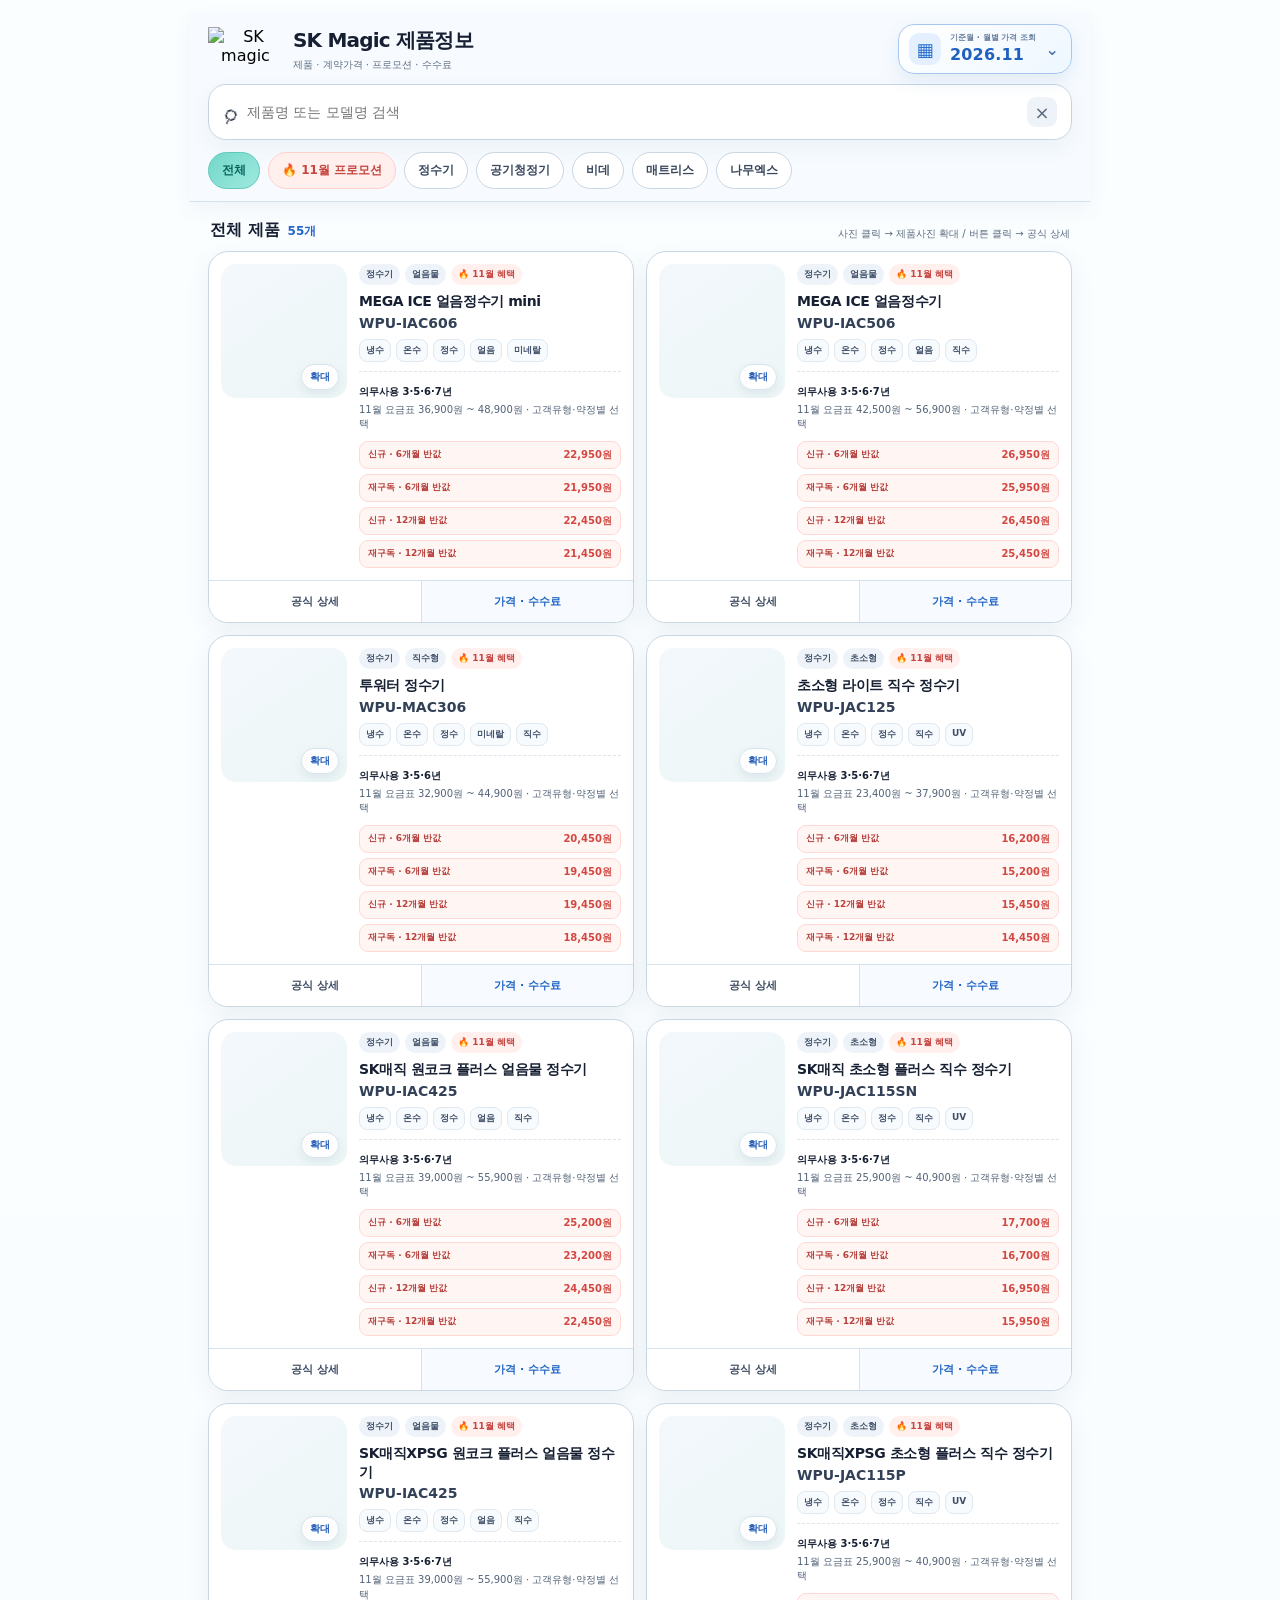
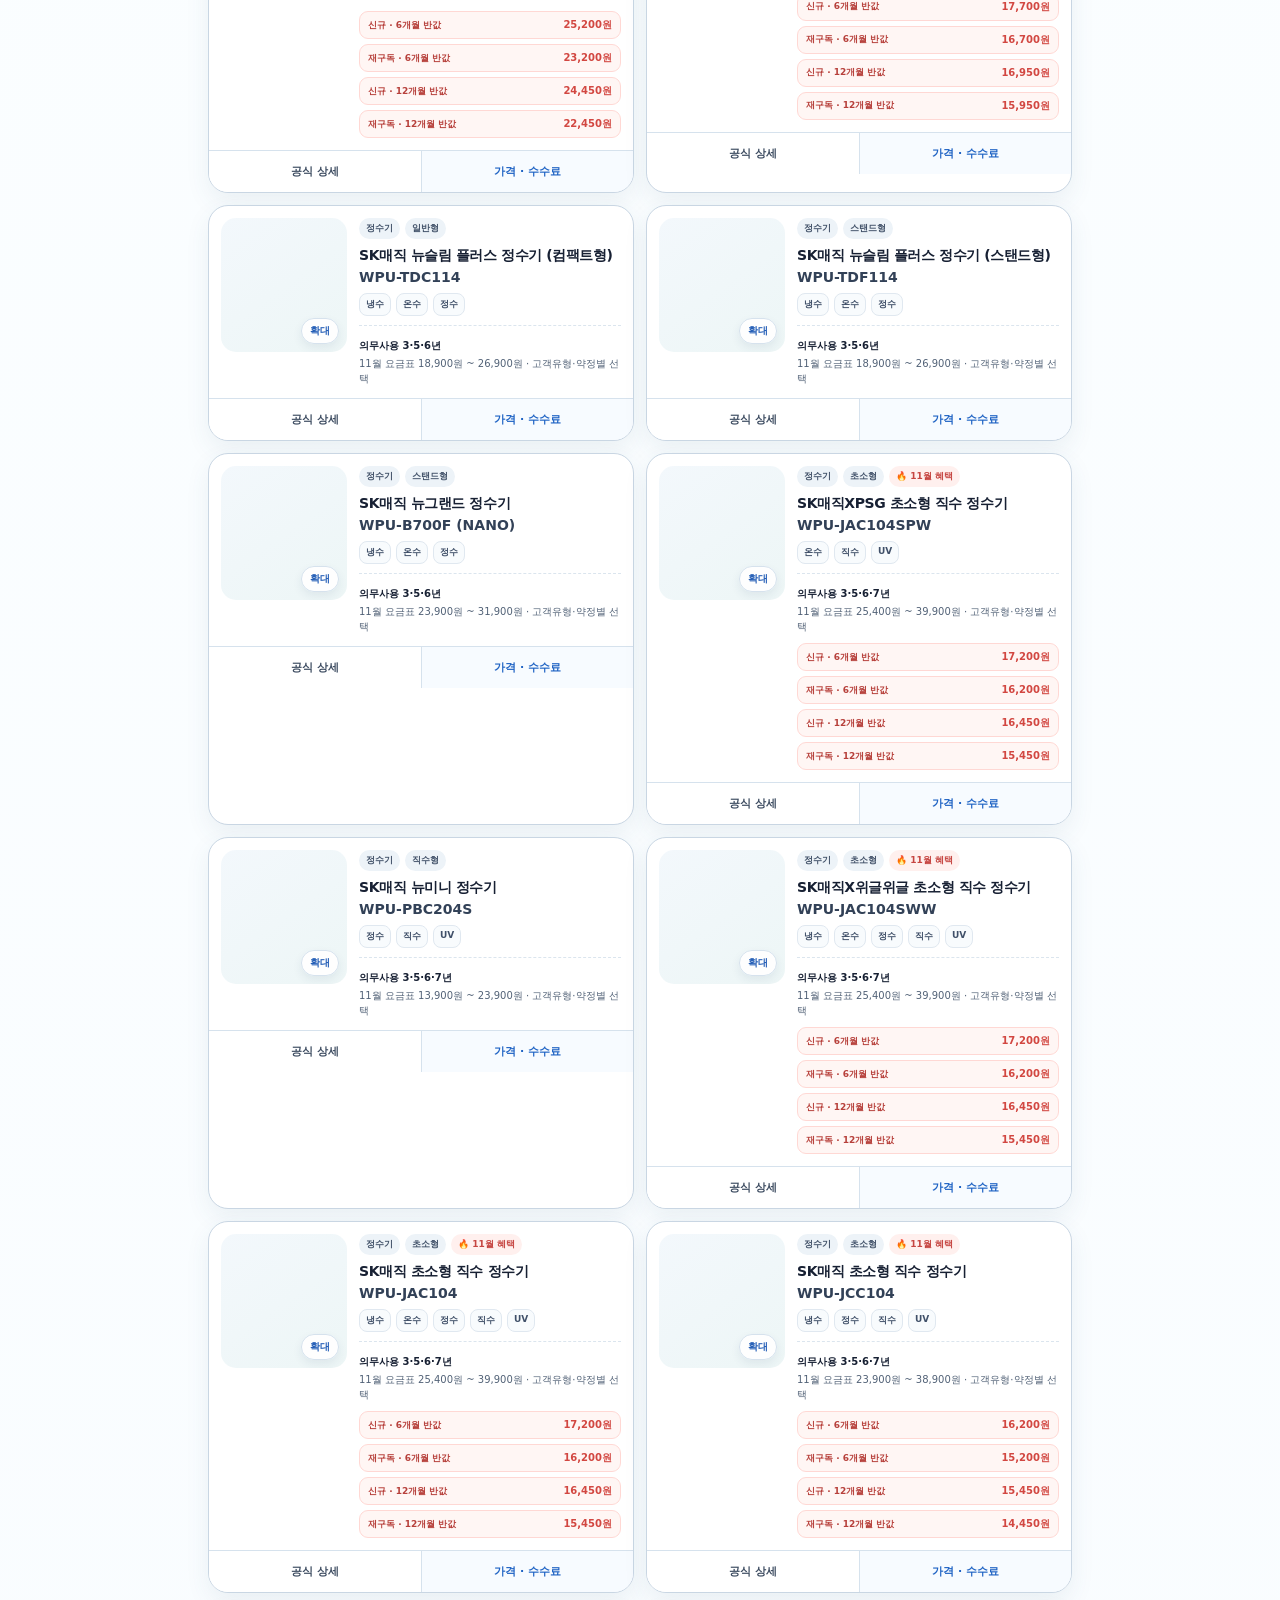
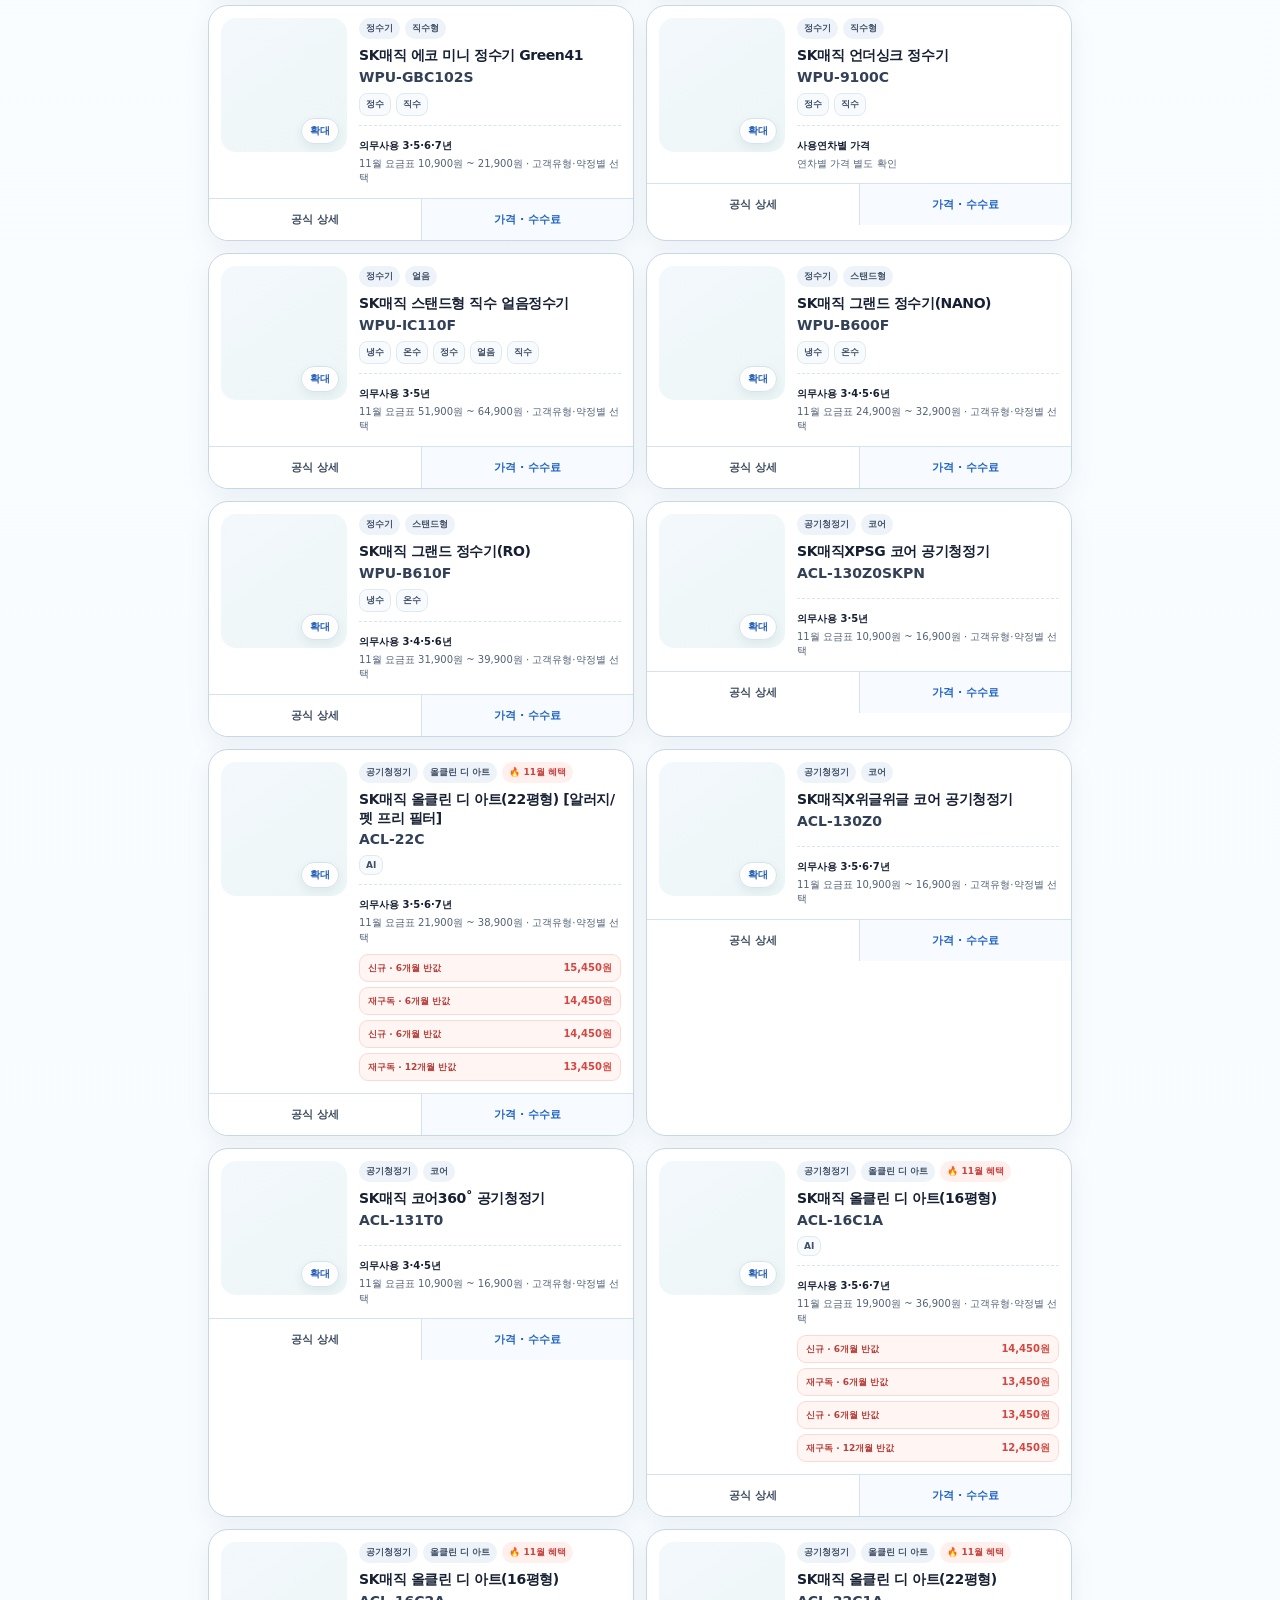
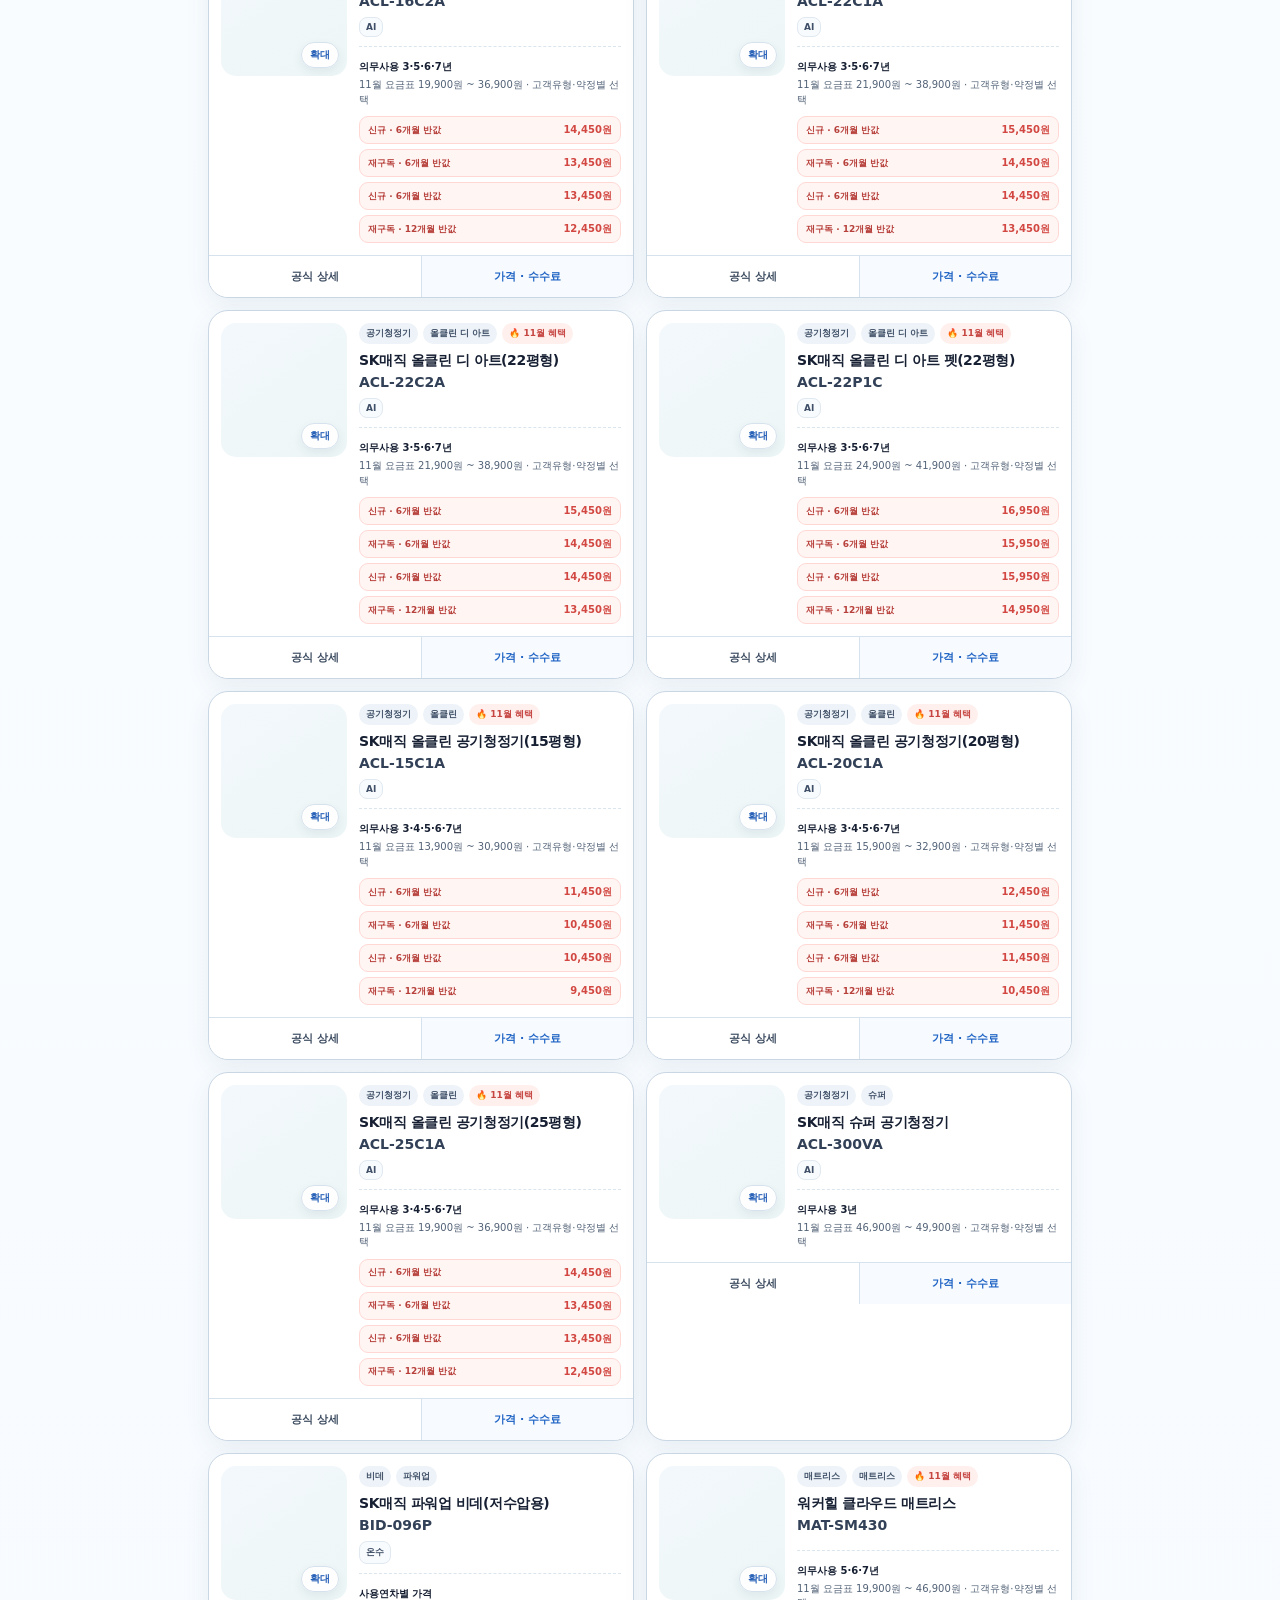
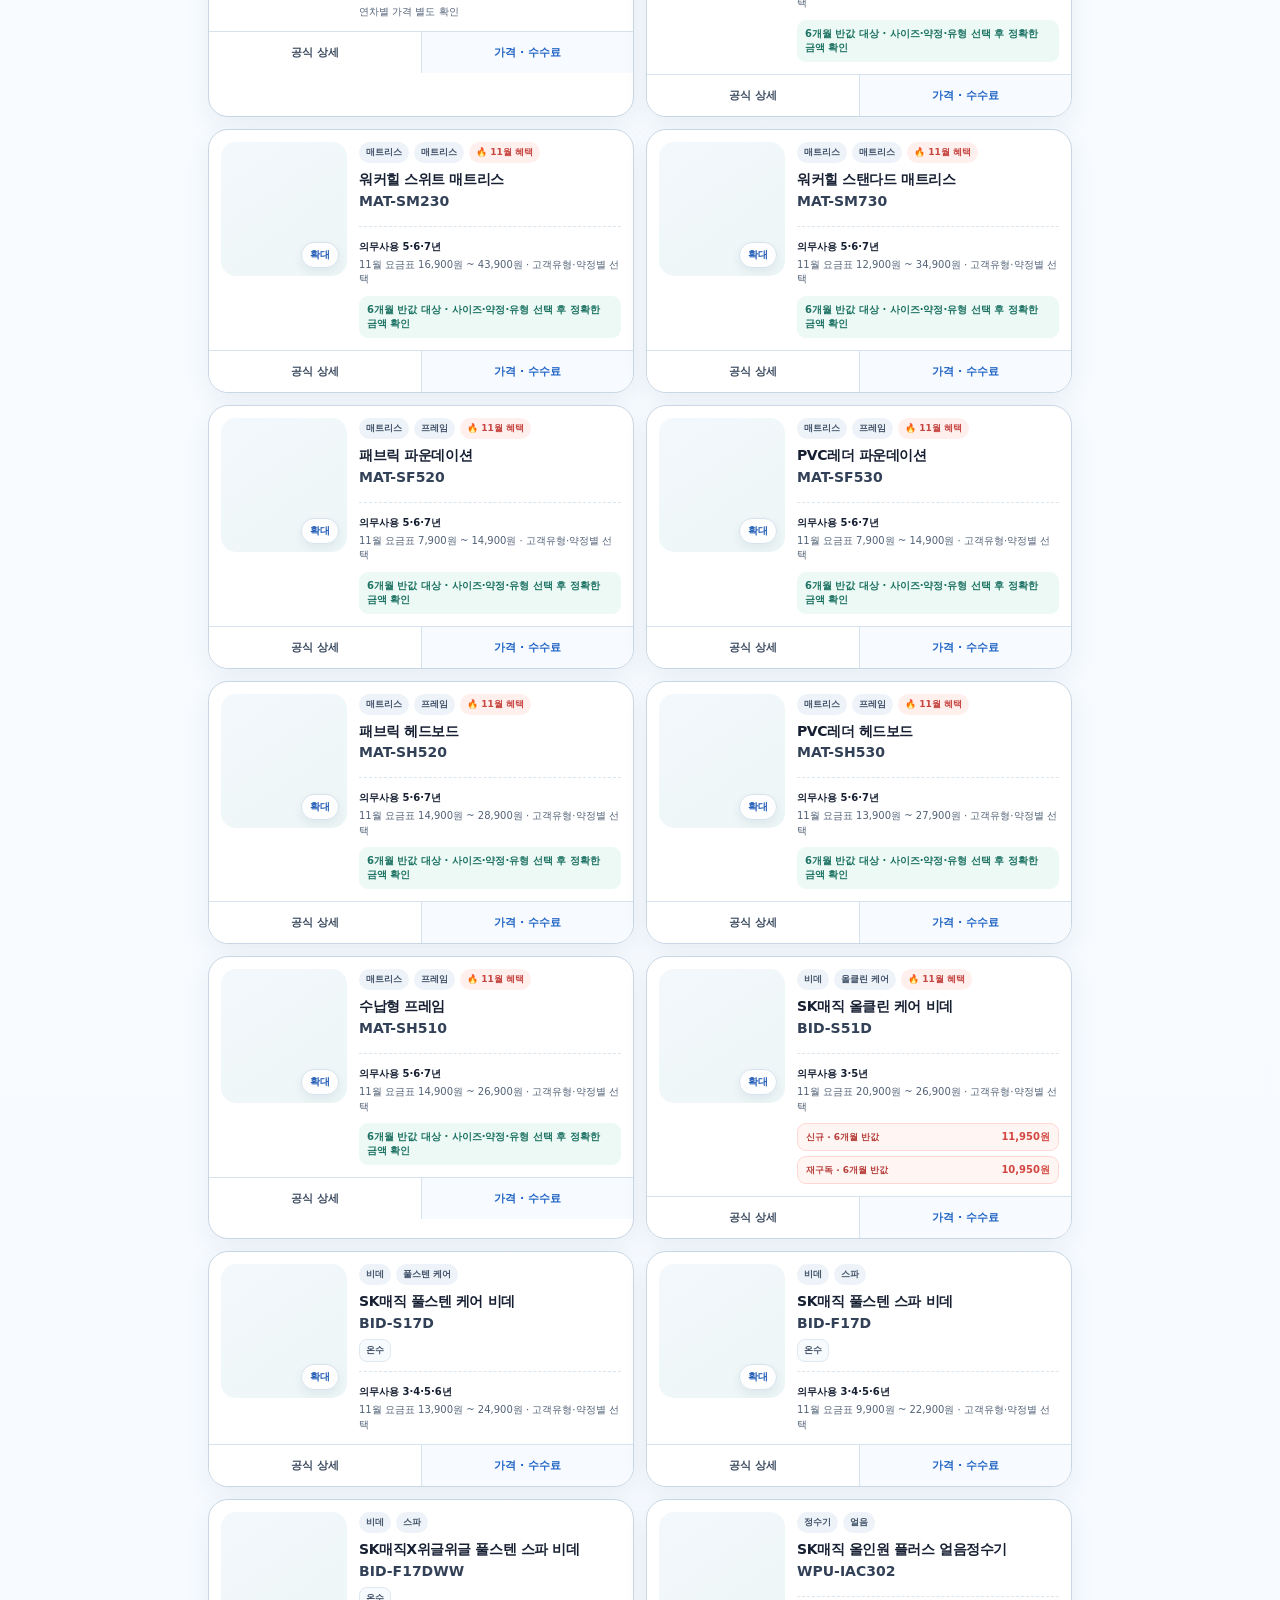
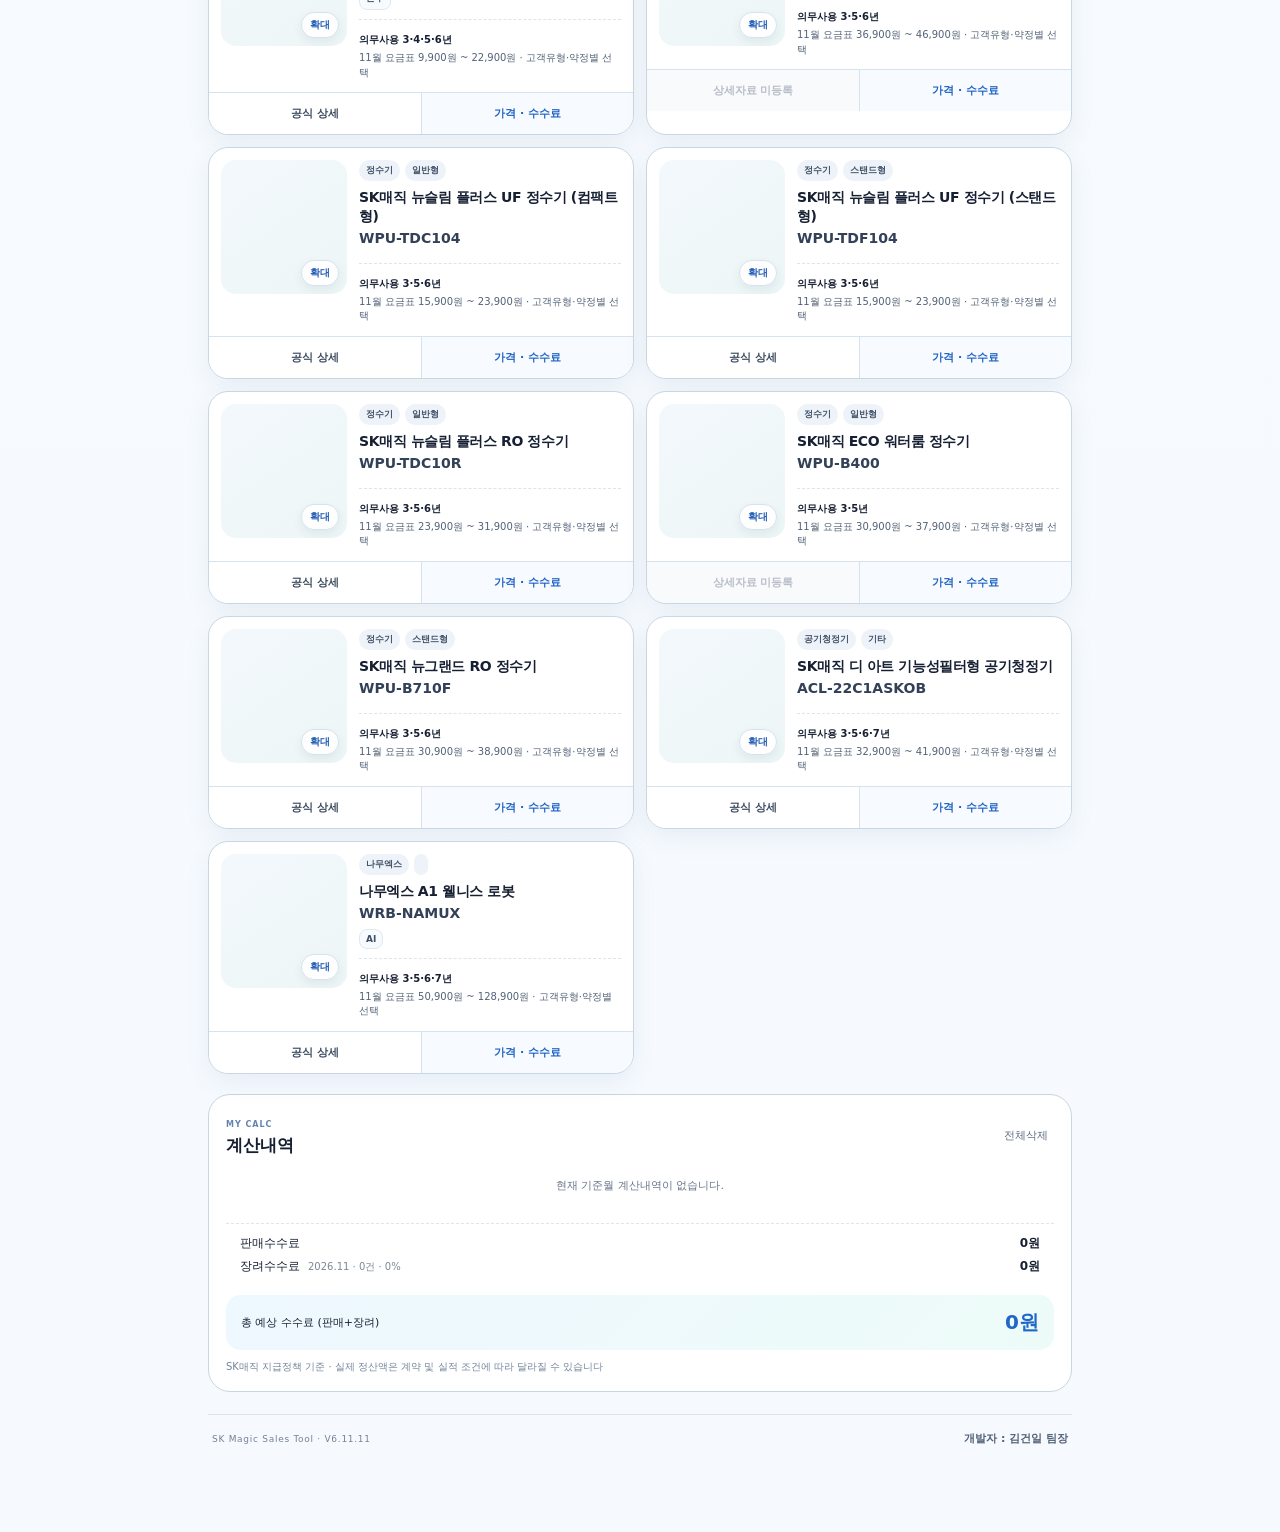
==== index.html @ 4f1ea728 "feat: load official-source NAMUHX detailed guide and refresh script cache" ====
<!doctype html>
<html lang="ko">
<head>
  <meta charset="utf-8">
  <meta name="viewport" content="width=device-width,initial-scale=1,viewport-fit=cover">
  <meta name="theme-color" content="#f7fbff">
  <title>SK Magic 제품정보 V6.11.11</title>
  <meta name="application-name" content="SK매직 제품정보">
  <meta name="apple-mobile-web-app-title" content="SK매직 제품정보">
  <meta name="apple-mobile-web-app-capable" content="yes">
  <meta name="apple-mobile-web-app-status-bar-style" content="default">
  <link rel="apple-touch-icon" sizes="180x180" href="./apple-touch-icon.png?v=6.11.1">
  <link rel="icon" type="image/png" sizes="32x32" href="./favicon-32.png?v=6.11.1">
  <link rel="icon" href="./favicon.ico?v=6.11.1" sizes="any">
  <link rel="manifest" href="./site.webmanifest?v=6.11.1">
  <link rel="stylesheet" href="./styles.css?v=6.11.11">
</head>
<body>
<div class="app">

  <div class="sticky-tools">
    <header class="top">
      <div class="brand">
        <button type="button" id="brandReload" class="brand-reload" title="새로고침" aria-label="SK매직 제품정보 새로고침"><img src="https://commons.wikimedia.org/wiki/Special:Redirect/file/SK%20magic%20logo%20English.svg" alt="SK magic"></button>
        <div><h1>SK Magic 제품정보</h1><p>제품 · 계약가격 · 프로모션 · 수수료</p></div>
      </div>
      <label class="month-card" title="기준월 변경 · 월별 가격 조회">
        <span class="month-icon" aria-hidden="true">▦</span>
        <span class="month-copy">
          <small>기준월 · 월별 가격 조회</small>
          <strong id="monthCurrent">2026.11</strong>
        </span>
        <span class="month-arrow" aria-hidden="true">⌄</span>
        <select id="monthSelect" class="month-native" aria-label="기준월 선택"></select>
      </label>
    </header>

    <label class="search">
      <span>⌕</span>
      <input id="searchInput" type="search" placeholder="제품명 또는 모델명 검색">
      <button id="clearSearch" type="button">×</button>
    </label>

    <div id="categoryChips" class="chips"></div>

    <div id="subFilter" class="sub-filter hidden">
      <div class="sub-head"><b id="subTitle">세부구분</b><small id="subHelp"></small></div>
      <div id="subChips" class="sub-chips"></div>
    </div>
  </div>

  <div class="section-head">
    <div><h2 id="listTitle">전체 제품</h2><span id="count">0개</span></div>
    <small>사진 클릭 → 제품사진 확대 / 버튼 클릭 → 공식 상세</small>
  </div>

  <div id="productGrid" class="grid"></div>

  <section class="history">
    <div class="history-head"><div><small>MY CALC</small><h2>계산내역</h2></div><button id="clearCart">전체삭제</button></div>
    <div id="cartList"></div>
    <div class="estimate-parts"><div>판매수수료 <b id="saleCommissionTotal">0원</b></div><div>장려수수료 <small id="incentiveRate"></small><b id="incentiveTotal">0원</b></div></div><div class="total"><span>총 예상 수수료 (판매+장려)</span><strong id="totalCommission">0원</strong></div><p class="policy-small">SK매직 지급정책 기준 · 실제 정산액은 계약 및 실적 조건에 따라 달라질 수 있습니다</p>
  </section>

  <footer class="developer-footer">
    <span>SK Magic Sales Tool · V6.11.11</span>
    <strong>개발자 : 김건일 팀장</strong>
  </footer>
</div>

<div id="backdrop" class="backdrop hidden"></div>
<section id="sheet" class="sheet hidden">
  <div class="handle"></div>
  <div class="sheet-head">
    <div class="selected">
      <button id="officialImageBtn" class="thumb" type="button">
        <img id="selImage" alt=""><span>↗</span>
      </button>
      <div>
        <div class="badges"><i id="selCategory"></i><i id="selSubtype"></i></div>
        <h2 id="selTitle"></h2>
        <code id="selModel"></code>
        <div class="sheet-action-row">
          <button id="officialBtn" class="official" type="button">SK매직 공식 상세페이지 ↗</button>
        </div>
      </div>
    </div>
    <button id="closeSheet" class="close">×</button>
  </div>

  <div id="quickFeatures" class="feature-row"></div>

  <section class="block contract-block">
    <div class="block-title"><b>계약조건 선택</b></div>
    <div id="dataWarning" class="data-warning hidden"></div>
    <div class="contract-layout">
      <div class="contract-main">
        <div id="selectors" class="selectors"></div>
        <div id="specialPricing" class="special-pricing hidden"></div>
      </div>
      <div id="mattressConditionStatus" class="mattress-current hidden" aria-live="polite"></div>
      <div id="mattressPriceCompare" class="mattress-price-compare hidden" aria-live="polite"></div>
      <aside class="official-price">
        <div class="official-side-head">
          <span id="officialPriceLabel">기본구독료 · SK매직몰</span>

        </div>
        <strong id="officialPrice" class="base-price-strike">-</strong>
        <p id="officialSummary"></p>
        <div id="ebookContractMeta" class="ebook-meta"></div>
      </aside>
    </div>
    <section id="frameAddon" class="frame-addon hidden" aria-label="매트리스 프레임 추가 선택">
      <div class="frame-addon-top">
        <b>프레임 추가</b>
        <div id="frameToggle" class="frame-toggle" role="group" aria-label="프레임 포함 여부"></div>
      </div>
      <p id="frameContext" class="frame-context"></p>
      <div id="frameChoices" class="frame-choices hidden"></div>
      <div id="frameHalfOption" class="frame-half-option hidden"></div>
      <div id="frameBundleTotal" class="frame-bundle-total"></div>
    </section>
  </section>

  <section id="promoBlock" class="block hidden">
    <div class="block-title"><b id="promoBlockTitle">🔥 11월 프로모션</b></div>
    <div id="customerTypes" class="customer-types"></div>
    <div id="promoList" class="promo-list"></div>
  </section>

  <section id="finalRateBlock" class="block final-rate-block">
    <div class="block-title"><b>구독료</b></div>
    <div id="finalCustomerTypes" class="rate-customer-types"></div>
    <div class="final-price-display"><span>선택 구독료</span><strong id="finalRatePrice">-</strong></div>
  </section>

  <div id="membershipBlock" class="membership-block hidden">
    <b>멤버십</b><div id="membershipList"></div>
  </div>

  <div class="commission-type-box"><h3>수수료 계약구분 <small>동일 구독료라도 지급률은 달라집니다</small></h3><div id="commissionTypeOptions" class="commission-type-options"></div><p id="commissionPolicyNote" class="policy-small"></p></div>

  <div class="apply-price">
    <span>수수료 계산 기준 월요금</span>
    <strong id="applyPrice">-</strong>
    <small id="applyMeta">e-book 계약가 기준</small>
  </div>

  <details class="formula">
    <summary><b>수수료 산정식 상세 · 직접 조정</b><span>기본 정책값 자동 입력</span></summary>
    <div class="fields">
      <label>계약배수<input id="contractMultiplier" type="number" step="0.01" placeholder="예: 5.2"></label>
      <label>이익배수<input id="profitMultiplier" type="number" step="0.01" placeholder="예: 0.8"></label>
      <label>지급률<div class="suffix"><input id="payoutRate" type="number" step="0.1" placeholder="100"><span>%</span></div></label>
      <label>추가수수료<div class="suffix"><input id="extraCommission" type="number" step="1000" placeholder="0"><span>원</span></div></label>
    </div>
  </details>

  <div class="commission"><span>SK매직 정책 기준 예상 판매수수료</span><strong id="commissionResult">정책값 입력 필요</strong></div>
  <div id="mattressCommissionDetails" class="mattress-commission-details hidden" aria-live="polite">
    <div class="mattress-commission-row"><span>매트리스 판매수수료</span><b id="mattressCommissionValue">-</b></div>
    <div class="mattress-commission-row"><span id="frameCommissionLabel">프레임 판매수수료</span><b id="frameCommissionValue">-</b></div>
    <div id="frameCommissionExtraRow" class="mattress-commission-row hidden"><span>추가수수료</span><b id="frameCommissionExtraValue">0원</b></div>
    <div class="mattress-commission-row mattress-commission-sum"><span>매트리스 + 프레임 합산</span><strong id="frameCommissionCombined">-</strong></div>
    <p id="frameCommissionBasis" class="mattress-commission-basis"></p>
  </div>
  <button id="addBtn" class="cta" type="button">＋ 계산내역에 추가</button>
</section>

<div id="photoViewer" class="photo-viewer hidden">
  <div class="photo-viewer-backdrop" id="photoViewerCloseBg"></div>
  <div class="photo-viewer-dialog">
    <button id="photoViewerClose" class="photo-viewer-close" type="button">×</button>
    <div class="photo-viewer-main"><img id="photoViewerImage" alt="제품 사진"></div>
    <div id="photoViewerThumbs" class="photo-viewer-thumbs"></div>
    <div class="photo-viewer-foot">
      <div>
        <b id="photoViewerTitle"></b>
        <small id="photoViewerModel"></small>
      </div>
      <button id="photoViewerOfficial" class="official" type="button">공식 상세페이지 ↗</button>
    </div>
  </div>
</div>

<div id="toast" class="toast"></div>
<script src="./data.js?v=6.11.11"></script>
<script src="./namuhx_rates.js?v=1"></script>
<script src="./namuhx_detail.js?v=1"></script>
<script src="./app.js?v=6.11.15"></script>
</body>
</html>
---- styles.css ----
:root{--bg:#f6fbff;--card:#fff;--text:#172033;--muted:#5c6b7f;--line:#d6e2ed;--blue:#337cf0;--mint:#63cfbd;--mint2:#eafaf6;--coral:#ff625d;--coral2:#fff0ee}
*{box-sizing:border-box}html{font-family:Inter,Pretendard,"Apple SD Gothic Neo","Noto Sans KR",system-ui,sans-serif;background:var(--bg);color:var(--text)}body{margin:0;background:linear-gradient(180deg,#fbfeff,#f6faff)}
button,input{font:inherit}.app{max-width:900px;margin:auto;padding:14px 18px 80px}.top{display:flex;justify-content:space-between;align-items:center;gap:14px;margin-bottom:12px}.brand{display:flex;align-items:center;gap:10px}.brand img{width:75px;height:45px;object-fit:contain}.brand h1{font-size:20px;margin:0;letter-spacing:-.04em}.brand p{font-size:10px;color:var(--muted);margin:4px 0 0}.month{background:#fff;border:1px solid var(--line);border-radius:14px;padding:11px 13px;color:#2467c8;font-weight:900;font-size:12px}
.search{height:56px;background:#fff;border:1px solid #c7d5e3;border-radius:18px;display:flex;align-items:center;gap:9px;padding:0 14px;box-shadow:0 8px 22px rgba(54,84,120,.06)}.search>span{font-size:25px;transform:rotate(-18deg)}.search input{flex:1;border:0;outline:0;font-size:14px}.search button{width:30px;height:30px;border:0;border-radius:9px;background:#edf3f8;color:#59687b;font-size:18px}
.chips,.sub-chips{display:flex;gap:8px;overflow:auto;scrollbar-width:none}.chips{padding:12px 0 2px}.sub-chips{padding-top:7px}.chip,.sub-chip{white-space:nowrap;border:1px solid #c8d5e2;background:#fff;border-radius:999px;color:#39485d;font-weight:850}.chip{padding:9px 13px;font-size:12px}.sub-chip{padding:8px 11px;font-size:11px}.chip.active{background:linear-gradient(135deg,#72d8c8,#9ee9df);border-color:#60c8b7;color:#0a665d}.chip.promo{background:var(--coral2);color:#c74641;border-color:#ffcfc9}.chip.promo.active{background:linear-gradient(135deg,#ff7b73,#ff625d);color:white;border-color:transparent}.sub-chip.active{background:#eaf3ff;border-color:#73a8ef;color:#1f5eb5}
.sub-filter{margin-top:8px;border:1px solid var(--line);background:#fff;border-radius:15px;padding:10px 12px}.sub-head{display:flex;justify-content:space-between}.sub-head b{font-size:10px}.sub-head small{font-size:9px;color:var(--muted)}
.section-head{display:flex;justify-content:space-between;align-items:end;margin:18px 2px 10px}.section-head>div{display:flex;gap:8px;align-items:baseline}.section-head h2{font-size:16px;margin:0}.section-head span{font-size:12px;font-weight:900;color:#2467c8}.section-head small{font-size:10px;color:var(--muted)}
.grid{display:grid;grid-template-columns:repeat(2,minmax(0,1fr));gap:12px}.card{background:#fff;border:1px solid #c9d6e3;border-radius:20px;overflow:hidden;box-shadow:0 9px 24px rgba(54,84,120,.08)}.card-main{display:grid;grid-template-columns:126px 1fr;gap:12px;padding:12px}.photo{height:134px;border:0;padding:0;border-radius:15px;overflow:hidden;background:linear-gradient(145deg,#f3f8fc,#edf6f6);position:relative}.photo img{width:100%;height:100%;object-fit:contain;padding:8px}.photo em{position:absolute;left:7px;right:7px;bottom:7px;background:rgba(22,35,53,.8);color:white;border-radius:8px;padding:6px;font-size:9px;font-style:normal;font-weight:850}.badges{display:flex;gap:5px;flex-wrap:wrap}.badges i{font-style:normal;font-size:9px;font-weight:900;background:#edf3f8;border-radius:999px;padding:4px 7px;color:#43536a}.badges i.hot{background:var(--coral2);color:#c64541}.card h3{font-size:14px;line-height:1.35;margin:7px 0 4px;letter-spacing:-.03em}.model{font-size:14px;font-weight:900;color:#324157}.feature-row{display:flex;gap:5px;flex-wrap:wrap;margin-top:8px}.feature{font-size:9px;font-weight:850;border:1px solid #e0e8f0;background:#f8fbfd;border-radius:8px;padding:4px 6px;color:#405069}.contract-summary{margin-top:9px;border-top:1px dashed #dbe5ee;padding-top:8px}.contract-summary b{font-size:10px}.contract-summary p{font-size:10px;color:#526277;margin:4px 0 0;line-height:1.45}.card-actions{display:grid;grid-template-columns:1fr 1fr;border-top:1px solid var(--line)}.card-actions button{height:41px;border:0;background:#fff;font-weight:900;font-size:11px;color:#3c4b60}.card-actions button+button{border-left:1px solid var(--line)}.card-actions .calc{background:#f7fbff;color:#1f63c4}
.history{margin-top:20px;background:#fff;border:1px solid #c8d5e2;border-radius:22px;padding:17px}.history-head{display:flex;justify-content:space-between}.history-head small{font-size:8px;letter-spacing:.12em;color:#6285ad;font-weight:900}.history-head h2{font-size:17px;margin:3px 0}.history-head button{border:0;background:none;color:#5d6b7d;font-size:11px}.cart-item{display:grid;grid-template-columns:1fr auto;gap:10px;border:1px solid var(--line);border-radius:13px;padding:10px;margin-top:8px;background:#fbfdff}.cart-item b{font-size:11px}.cart-item small{display:block;font-size:9px;color:#536277;margin-top:3px}.cart-item strong{font-size:12px}.cart-item button{display:block;margin-left:auto;border:0;background:none;color:#7b8796;font-size:9px;margin-top:4px}.cart-empty{text-align:center;font-size:11px;color:#67758a;padding:18px}.total{display:flex;justify-content:space-between;align-items:center;margin-top:9px;padding:14px 15px;background:linear-gradient(135deg,#eef8ff,#edfbf8);border-radius:15px}.total span{font-size:11px}.total strong{font-size:20px;color:#1f67cb}
.backdrop{position:fixed;inset:0;background:rgba(24,36,52,.38);backdrop-filter:blur(3px);z-index:30}.sheet{position:fixed;left:50%;bottom:0;transform:translateX(-50%);width:min(760px,100%);max-height:93vh;overflow:auto;background:#fff;border-radius:28px 28px 0 0;z-index:40;padding:12px 18px max(24px,env(safe-area-inset-bottom));box-shadow:0 -20px 60px rgba(31,63,108,.22)}.handle{width:54px;height:5px;border-radius:99px;background:#ccd5df;margin:0 auto 13px}.sheet-head{display:flex;justify-content:space-between;gap:12px}.selected{display:flex;gap:12px}.thumb{width:88px;height:88px;border:0;border-radius:17px;background:#f2f7fb;position:relative;overflow:hidden;flex:0 0 auto}.thumb img{width:100%;height:100%;object-fit:contain;padding:8px}.thumb>span{position:absolute;right:5px;bottom:5px;width:22px;height:22px;border-radius:50%;background:#fff;border:1px solid var(--line);display:grid;place-items:center;color:#286dc9;font-weight:900}.selected h2{font-size:19px;line-height:1.25;margin:7px 0 4px}.selected code{font-size:15px;font-weight:900;color:#34445a}.official{margin-top:7px;border:0;background:#edf5ff;color:#2464bd;border-radius:9px;padding:7px 9px;font-size:10px;font-weight:900}.close{width:36px;height:36px;border:0;border-radius:11px;background:#eef3f7;color:#58677a;font-size:24px}
.block{margin-top:14px;border:1px solid var(--line);border-radius:16px;padding:13px;background:#fbfdff}.block-title{display:flex;justify-content:space-between;gap:10px}.block-title b{font-size:12px}.block-title small{font-size:9px;color:#5b6a7e;text-align:right}.selectors{display:grid;gap:11px;margin-top:10px}.selector-group label{display:block;font-size:10px;font-weight:900;color:#4a5a70;margin-bottom:6px}.seg{display:flex;gap:7px;flex-wrap:wrap}.seg button{border:1px solid #c8d5e2;background:#fff;border-radius:11px;padding:9px 11px;font-size:11px;font-weight:850;color:#39485e}.seg button.active{border-color:#5fc8b7;background:#eafaf6;color:#0e7769}
.special-pricing{display:grid;gap:7px;margin-top:10px}.special-row{display:flex;justify-content:space-between;border:1px solid var(--line);background:#fff;border-radius:11px;padding:10px}.special-row span{font-size:11px}.special-row strong{font-size:13px}
.official-price,.apply-price{margin-top:11px;border-radius:17px;padding:15px 16px}.official-price{background:linear-gradient(135deg,#f4fbff,#f0fbf8);border:1px solid #dfebf4}.official-price>div{display:flex;justify-content:space-between;align-items:center}.official-price span{font-size:12px;color:#46566c}.official-price strong{font-size:27px}.official-price p{font-size:10px;color:#536277;margin:6px 0 0;line-height:1.45}
.membership-block{margin-top:10px;border:1px solid var(--line);border-radius:14px;padding:12px}.membership-block>b{font-size:11px}.membership-item{display:flex;justify-content:space-between;font-size:10px;margin-top:6px}.membership-item strong{font-size:12px}
.customer-types{display:flex;gap:7px;margin-top:10px}.customer-types button{border:1px solid #c8d5e2;background:#fff;border-radius:10px;padding:8px 11px;font-size:11px;font-weight:850}.customer-types button.active{background:#fff0ee;border-color:#ffbdb8;color:#c5413d}.promo-list{display:grid;gap:8px;margin-top:9px}.promo-card{border:1px solid #ffd2ce;background:#fff;border-radius:14px;padding:11px;text-align:left}.promo-card.active{box-shadow:0 0 0 2px #ff746c inset;background:#fff8f7}.promo-card h4{font-size:11px;margin:0}.promo-card .condition{font-size:11px;font-weight:800;color:#3c4b61;margin-top:5px}.promo-flow{display:flex;gap:6px;align-items:baseline;flex-wrap:wrap;margin-top:8px}.promo-flow del{font-size:11px;color:#8d97a4}.promo-flow strong{font-size:17px;color:#d94a45}.promo-flow i{font-style:normal;font-size:9px;font-weight:900;background:#fff0ee;color:#c7433f;border-radius:7px;padding:4px 6px}.promo-card p{font-size:10px;color:#536277;line-height:1.45;margin:5px 0 0}.no-promo{font-size:10px;color:#66758a;padding:10px 0}
.apply-price{background:#182033;color:#fff}.apply-price span{font-size:11px;color:#aeb7c5;display:block}.apply-price strong{font-size:26px;display:block;margin-top:3px}.apply-price small{font-size:9px;color:#b9c1cb}
.formula{margin-top:10px;border:1px solid #c8d5e2;border-radius:15px;overflow:hidden}.formula summary{display:flex;justify-content:space-between;padding:13px;cursor:pointer;list-style:none}.formula summary b{font-size:11px}.formula summary span{font-size:9px;color:#59697c}.fields{display:grid;grid-template-columns:1fr 1fr;gap:8px;padding:0 12px 12px}.fields label{font-size:10px;color:#46566b;font-weight:700}.fields input{display:block;width:100%;height:40px;margin-top:5px;border:1px solid #c8d5e2;border-radius:10px;padding:0 9px}.suffix{position:relative}.suffix span{position:absolute;right:9px;top:17px}.suffix input{padding-right:28px}.commission{display:flex;justify-content:space-between;align-items:center;margin-top:10px;padding:15px;background:linear-gradient(135deg,#eaf6ff,#eafaf6);border-radius:17px}.commission span{font-size:12px;font-weight:900}.commission strong{font-size:21px;color:#1d63ca}.cta{width:100%;height:53px;border:0;border-radius:16px;margin-top:11px;background:linear-gradient(135deg,#45a8ff,#4b78f7);color:#fff;font-weight:900;font-size:14px}
.toast{position:fixed;left:50%;bottom:24px;transform:translate(-50%,14px);opacity:0;background:#182033;color:white;padding:10px 14px;border-radius:99px;font-size:11px;font-weight:800;z-index:60;transition:.2s}.toast.show{opacity:1;transform:translate(-50%,0)}.hidden{display:none!important}
@media(max-width:760px){.app{padding:10px 12px 70px}.brand img{width:64px}.brand h1{font-size:18px}.brand p{font-size:9px}.grid{grid-template-columns:1fr}.card-main{grid-template-columns:115px 1fr}.photo{height:125px}.sheet{padding-left:14px;padding-right:14px}.fields{grid-template-columns:1fr 1fr}.block-title{align-items:flex-start}}


/* V6.1 — 고정 상단 / 기준월 / 하단 개발자 */
.sticky-tools{
  position:sticky;
  top:0;
  z-index:24;
  margin:0 -18px;
  padding:10px 18px 10px;
  background:rgba(247,251,255,.96);
  backdrop-filter:blur(14px);
  -webkit-backdrop-filter:blur(14px);
  border-bottom:1px solid rgba(205,220,234,.82);
  box-shadow:0 7px 20px rgba(49,78,112,.06);
}
.sticky-tools .top{margin-bottom:10px}
.month-wrap{
  display:flex;
  align-items:center;
  gap:7px;
  background:#fff;
  border:1px solid #c7d5e3;
  border-radius:14px;
  padding:7px 9px 7px 10px;
  color:#2467c8;
  box-shadow:0 5px 14px rgba(55,90,130,.05);
}
.month-label{font-size:9px;color:#68788c;font-weight:800}
.month-select{
  appearance:auto;
  border:0;
  outline:0;
  background:transparent;
  color:#2467c8;
  font-weight:900;
  font-size:12px;
  cursor:pointer;
}
.data-warning{
  margin-top:10px;
  padding:9px 10px;
  border:1px solid #ffd4a8;
  background:#fff8ed;
  color:#8a551f;
  border-radius:11px;
  font-size:10px;
  line-height:1.5;
  font-weight:700;
}
.developer-footer{
  margin:22px 0 4px;
  padding:16px 4px 2px;
  border-top:1px solid #dbe5ee;
  display:flex;
  align-items:center;
  justify-content:space-between;
  gap:10px;
  color:#748195;
}
.developer-footer span{font-size:9px;letter-spacing:.08em}
.developer-footer strong{font-size:11px;color:#526176}
@media(max-width:760px){
  .sticky-tools{margin:0 -12px;padding:8px 12px 9px}
  .month-wrap{padding:6px 7px}
  .month-label{display:none}
  .month-select{font-size:11px}
  .developer-footer{padding-left:2px;padding-right:2px}
}


/* V6.3 — 기준월 강조 */
.month-card{
  position:relative;
  min-width:174px;
  display:flex;
  align-items:center;
  gap:9px;
  padding:8px 12px 8px 10px;
  background:linear-gradient(135deg,#ffffff,#eef7ff);
  border:1px solid #a9c7ee;
  border-radius:16px;
  box-shadow:0 7px 18px rgba(45,100,170,.11);
  color:#1f5fb9;
  cursor:pointer;
  overflow:hidden;
}
.month-icon{
  width:32px;height:32px;border-radius:10px;
  display:grid;place-items:center;
  background:#e4f0ff;color:#286fcf;
  font-size:18px;font-weight:900;flex:0 0 auto;
}
.month-copy{display:flex;flex-direction:column;line-height:1.05;min-width:0;flex:1}
.month-copy small{font-size:8px;color:#697f9e;font-weight:800;white-space:nowrap}
.month-copy strong{font-size:16px;color:#1e61be;letter-spacing:.01em;margin-top:4px}
.month-arrow{font-size:16px;color:#5079aa;font-weight:900}
.month-native{
  position:absolute;inset:0;width:100%;height:100%;
  opacity:0;cursor:pointer;
}

/* 비데 프로모션 요약 */
.promo-mini-list{
  display:grid;
  gap:5px;
  margin-top:8px;
}
.promo-mini{
  display:flex;
  align-items:center;
  justify-content:space-between;
  gap:8px;
  padding:6px 8px;
  border-radius:9px;
  background:#fff6f4;
  border:1px solid #ffd8d4;
  color:#b7403b;
  font-size:9px;
  font-weight:850;
}
.promo-mini strong{font-size:10px;color:#d24741;white-space:nowrap}
.promo-none{
  margin-top:8px;
  display:inline-flex;
  padding:5px 7px;
  border:1px solid #e0e7ef;
  background:#f7f9fb;
  color:#7a8798;
  border-radius:8px;
  font-size:9px;
  font-weight:800;
}
.bidet-promo-note{
  margin-top:8px;
  padding:8px 9px;
  border-radius:10px;
  background:#fff9f8;
  border:1px dashed #f1c7c3;
  color:#6c4c49;
  font-size:9px;
  line-height:1.5;
}
@media(max-width:760px){
  .month-card{min-width:136px;padding:7px 9px}
  .month-icon{width:28px;height:28px;font-size:16px}
  .month-copy small{font-size:7px}
  .month-copy strong{font-size:14px}
}
@media(max-width:430px){
  .month-card{min-width:112px}
  .month-copy small{display:none}
  .month-copy strong{font-size:13px}
  .month-icon{display:none}
}


/* V6.4 — 가격/프로모션 UI 개선 */
.photo{cursor:zoom-in}
.photo .zoom-badge{position:absolute;right:8px;bottom:8px;padding:5px 8px;border-radius:999px;background:rgba(255,255,255,.92);border:1px solid #d6e2ed;color:#255fb7;font-size:10px;font-weight:900;box-shadow:0 4px 10px rgba(33,63,99,.08)}
.sheet-action-row{display:flex;gap:8px;flex-wrap:wrap}
.contract-layout{display:grid;grid-template-columns:minmax(0,1fr) 260px;gap:16px;align-items:stretch;margin-top:10px}
.contract-main{min-width:0}
.official-price{margin-top:0;display:flex;flex-direction:column;justify-content:center;min-height:100%;background:linear-gradient(180deg,#f8fcff,#f3fbf8);border:1px solid #dfeaf3;position:relative;padding-left:20px}
.official-price::before{content:"";position:absolute;left:-8px;top:8px;bottom:8px;width:1px;background:#d7e3ee}
.official-side-head{display:flex;flex-direction:column;gap:4px}
.official-side-head span{font-size:12px;font-weight:900;color:#34465e}
.official-side-head small{font-size:10px;color:#69809d}
.official-price strong{font-size:34px;margin-top:10px;color:#142033;letter-spacing:-.03em}
.official-price p{margin-top:8px;font-size:11px;color:#4d5e74;line-height:1.5}
.ebook-meta{margin-top:8px;padding-top:9px;border-top:1px dashed #d8e3ed;font-size:11px;color:#5b6d83;line-height:1.5}
.membership-block{background:#fff;border-radius:16px;background:linear-gradient(180deg,#ffffff,#fbfdff)}
.membership-item{padding:8px 0;border-top:1px dashed #e2eaf1}
.membership-item:first-of-type{border-top:0;padding-top:10px}
.promo-main-row{display:flex;gap:8px;align-items:baseline;flex-wrap:wrap;margin-top:8px}
.promo-main-row strong{font-size:22px;color:#d84944;letter-spacing:-.03em}
.promo-main-row span{font-size:11px;font-weight:900;color:#b54b46;background:#fff2f1;border:1px solid #ffd7d3;padding:4px 8px;border-radius:999px}
.no-promo{padding:12px 4px}
.photo-viewer{position:fixed;inset:0;z-index:80;display:grid;place-items:center}
.photo-viewer-backdrop{position:absolute;inset:0;background:rgba(12,18,28,.64);backdrop-filter:blur(4px)}
.photo-viewer-dialog{position:relative;z-index:1;width:min(860px,92vw);max-height:88vh;overflow:auto;background:#fff;border-radius:24px;padding:18px;box-shadow:0 28px 70px rgba(10,20,34,.35)}
.photo-viewer-close{position:absolute;right:14px;top:14px;width:38px;height:38px;border:0;border-radius:12px;background:#eef3f7;color:#5a6779;font-size:24px}
.photo-viewer-main{display:grid;place-items:center;min-height:360px;border-radius:18px;background:linear-gradient(145deg,#f6fbff,#eff7f8);padding:20px}
.photo-viewer-main img{max-width:100%;max-height:52vh;object-fit:contain}
.photo-viewer-thumbs{display:flex;gap:8px;flex-wrap:wrap;margin-top:12px}
.photo-viewer-thumbs button{width:74px;height:74px;border:1px solid #d5e1ec;border-radius:14px;background:#fff;padding:6px;overflow:hidden}
.photo-viewer-thumbs button.active{border-color:#5fc8b7;box-shadow:0 0 0 2px #eafaf6 inset}
.photo-viewer-thumbs img{width:100%;height:100%;object-fit:contain}
.photo-viewer-foot{display:flex;justify-content:space-between;align-items:center;gap:14px;margin-top:14px}
.photo-viewer-foot b{display:block;font-size:18px}
.photo-viewer-foot small{display:block;margin-top:4px;color:#5f6f84}
@media(max-width:760px){
  .contract-layout{grid-template-columns:1fr;gap:12px}
  .official-price::before{display:none}
  .official-price{padding-left:16px}
  .official-price strong{font-size:28px}
  .photo-viewer-dialog{padding:14px;width:min(94vw,860px)}
  .photo-viewer-main{min-height:240px}
  .photo-viewer-foot{align-items:flex-start;flex-direction:column}
}

/* V6.5 — 전체 프로모션/검증/갤러리 */
.customer-types{flex-wrap:wrap}
.customer-types button small{display:inline-block;margin-left:4px;font-size:9px;color:inherit;opacity:.86}
.promo-mini-list{margin-top:9px}
.ebook-meta{font-weight:750}
.photo-viewer-thumbs:empty{display:none}
.verification-note{font-size:9px;color:#587089}

/* V6.6 eligibility messages + readability */
.no-promo{font-size:12px;line-height:1.85;padding:14px;background:#f7faff;border:1px solid #dbe7f3;border-radius:11px;color:#4e6079}
.no-promo b{color:#263c59}
.promo-card[aria-pressed="true"]{border-color:#ef7770;box-shadow:0 0 0 2px #ffb3ae inset;background:#fff8f7}
.official-side-head small{line-height:1.5}
@media(max-width:760px){.official-price strong{font-size:30px}.promo-card .condition{line-height:1.55}}

/* V6.7: distinguish mall base, final customer tariff, and e-book promotion */
.final-rate-block{background:#f3faf8;border-color:#bcded6}
.final-rate-block .block-title b{font-size:14px;color:#135e54}
.final-rate-block .block-title small{color:#52897b}
.rate-customer-types{display:flex;gap:7px;flex-wrap:wrap;margin-top:12px}
.rate-customer-types button{border:1px solid #b4cec7;border-radius:10px;padding:10px 11px;background:#fff;color:#355c55;font-size:11px;font-weight:900;cursor:pointer}
.rate-customer-types button.active{border-color:#45b9a4;background:#dff8ee;color:#087c6b;box-shadow:0 0 0 1px #45b9a4 inset}
.final-price-display{margin-top:12px;padding:14px 15px;background:white;border:1px solid #c9e4dc;border-radius:14px}
.final-price-display strong{font-size:29px;color:#087f6b;letter-spacing:-.04em}
.final-price-display p{font-size:10px;color:#51677a;line-height:1.6;margin:6px 0 0}
.rate-provenance{margin-top:9px;font-size:10px;color:#4e6d6a;line-height:1.55}
.official-price strong{font-size:29px}
@media(max-width:520px){.rate-customer-types button{padding:9px;font-size:10px}.final-price-display strong{font-size:26px}}

/* V6.8 unified monthly rates / commission */
.rate-customer-types{display:grid;grid-template-columns:repeat(2,minmax(0,1fr));gap:8px}
.rate-customer-types .rate-option{display:grid;grid-template-columns:1fr auto;align-items:center;text-align:left;gap:3px 6px;padding:11px 12px;border:1px solid #c7d9d6;border-radius:12px;background:#fff;color:#1f3846;min-width:0;box-shadow:none;line-height:1.5}
.rate-option .rate-option-title{font-size:12px;font-weight:900;min-width:0}
.rate-option strong{font-size:16px;white-space:nowrap;color:#142639}
.rate-option small{grid-column:1/-1;font-size:10px;color:#708193;font-weight:700}
.rate-customer-types .rate-option.active{background:#e6f8f1;border-color:#45baa8;box-shadow:0 0 0 1px #45baa8 inset}
.rate-customer-types .rate-option.active strong{color:#087c6b}
.commission-type-box{border:1px solid #d4e3ef;background:#f7faff;padding:15px;border-radius:15px;margin:14px 0}
.commission-type-box h3{font-size:14px;margin:0 0 11px;color:#1a3351}
.commission-type-box h3 small{display:block;margin-top:4px;font-size:10px;font-weight:600;color:#587089}
.commission-type-options{display:flex;flex-wrap:wrap;gap:7px}
.commission-type-options button{border:1px solid #c3d6e6;background:#fff;padding:9px 11px;border-radius:10px;font-size:11px;font-weight:800;color:#3d5169;cursor:pointer}
.commission-type-options button small{font-size:10px;color:inherit}
.commission-type-options button.active{border-color:#2c77c0;background:#e9f3ff;color:#1255a0}
.policy-small{font-size:10px;line-height:1.55;color:#73849b;margin:9px 0 0}
.estimate-parts{display:grid;gap:6px;margin-top:12px;padding:11px 14px;border-top:1px dashed #d9e7ee;font-size:12px}
.estimate-parts>div{display:flex;align-items:baseline;gap:8px;justify-content:space-between}
.estimate-parts small{font-size:10px;color:#7b8793}
.estimate-parts b{margin-left:auto}
@media(max-width:420px){.rate-customer-types{grid-template-columns:1fr}.rate-option strong{font-size:18px}}

/* V6.8.1: 상단 로고 클릭으로 새로고침 */
.brand-reload{
  display:inline-flex;
  align-items:center;
  justify-content:center;
  flex-shrink:0;
  min-height:44px;
  margin:0;
  padding:0;
  border:0;
  background:transparent;
  border-radius:10px;
  cursor:pointer;
  -webkit-tap-highlight-color:transparent;
}
.brand-reload img{display:block;}
.brand-reload:focus-visible{
  outline:2px solid #226fbd;
  outline-offset:3px;
}


/* V6.9 — 모바일 공간 효율 · 계약조건/프로모션/구독료 정돈 */
.sheet{padding:10px 14px max(18px,env(safe-area-inset-bottom));}
.sheet .block{margin-top:11px;padding:12px 13px;border-radius:16px;}
.sheet .block-title{align-items:center;min-height:20px;}
.sheet .block-title b{font-size:15px;letter-spacing:-.03em;}
.sheet .selectors{margin-top:11px;gap:10px;display:flex;flex-direction:column;}
.sheet .selector-group{min-width:0;}
.sheet .selector-group label{font-size:11px;margin-bottom:6px;}
.sheet .selector-care-row{display:grid;grid-template-columns:minmax(0,1.3fr) minmax(0,1fr);gap:12px;align-items:start;}
.sheet .selector-care-row .seg{gap:5px;flex-wrap:wrap;}
.sheet .seg{gap:6px;}
.sheet .seg button{padding:8px 11px;min-height:37px;font-size:12px;border-radius:10px;}
.sheet .contract-layout{display:flex;flex-direction:column;gap:10px;margin-top:0;}
.sheet .contract-main{padding:0 1px;}
.sheet .official-price{min-height:0;margin:0;padding:11px 14px;border-radius:13px;gap:5px;}
.sheet .official-price::before{display:none;}
.sheet .official-side-head{display:block!important;}
.sheet .official-side-head span{font-size:16px;font-weight:900;color:#243b50;letter-spacing:-.035em;}
.sheet .official-price strong{align-self:flex-start;font-size:31px;font-weight:900;line-height:1.3;margin:0;letter-spacing:-.05em;}
.sheet .base-price-strike{position:relative;display:inline-block;}
.sheet .base-price-strike:not(:empty)::after{content:"";position:absolute;left:0;right:0;top:51%;height:2.5px;background:#e44545;transform:rotate(-.5deg);pointer-events:none;}
.sheet .official-price p:empty,.sheet .ebook-meta:empty{display:none;}
.sheet .ebook-meta{margin:0;padding:0;border:0;}
.sheet .customer-types{margin-top:8px;gap:6px;}
.sheet .customer-types button{padding:7px 10px;font-size:11px;}
.sheet .promo-list{gap:7px;margin-top:8px;}
.sheet .promo-card{padding:11px 12px;}
.sheet .promo-card p{margin-top:5px;}
.sheet .final-rate-block{background:#f1faf7;}
.sheet .final-rate-block .block-title b{font-size:16px;color:#164d48;}
/* tariff: show related customer types together, including iPhone widths */
.sheet .rate-customer-types{display:flex;flex-direction:column;gap:10px;margin-top:10px;}
.sheet .rate-group{min-width:0;}
.sheet .rate-group-title{font-size:10px;line-height:1.5;color:#60766f;font-weight:900;margin-bottom:5px;letter-spacing:.005em;}
.sheet .rate-group-grid{display:grid;grid-template-columns:repeat(2,minmax(0,1fr));gap:6px;}
.sheet .rate-group-primary .rate-group-grid{grid-template-columns:repeat(3,minmax(0,1fr));}
.sheet .rate-group-single .rate-group-grid{grid-template-columns:minmax(0,1fr);}
.sheet .rate-customer-types .rate-option{min-width:0;min-height:76px;display:flex;flex-direction:column;align-items:flex-start;justify-content:center;gap:3px;padding:9px 8px;text-align:left;border-radius:10px;line-height:1.25;}
.sheet .rate-option .rate-option-title{font-size:11px;color:#304e55;white-space:normal;word-break:keep-all;}
.sheet .rate-option strong{font-size:clamp(13px,3.4vw,17px);letter-spacing:-.055em;color:#172a36;white-space:nowrap;}
.sheet .rate-option small{font-size:9px;font-weight:700;color:#6e8190;grid-column:auto;}
.sheet .rate-option.active{background:#e1f9ee;border-color:#42b99d;box-shadow:inset 0 0 0 1px #42b99d;}
.sheet .rate-option.active strong{color:#07826c;}
.sheet .final-price-display{display:flex;align-items:center;justify-content:space-between;gap:10px;margin-top:10px;padding:9px 12px;border-radius:11px;}
.sheet .final-price-display span{font-size:11px;font-weight:900;color:#51736a;}
.sheet .final-price-display strong{font-size:21px;line-height:1.3;}
@media(max-width:420px){
  .sheet .rate-customer-types{display:flex;}
  .sheet .rate-group-primary .rate-group-grid{grid-template-columns:repeat(3,minmax(0,1fr));}
  .sheet .rate-group-pair .rate-group-grid{grid-template-columns:repeat(2,minmax(0,1fr));}
  .sheet .rate-customer-types .rate-option{padding:8px 6px;min-height:73px;}
  .sheet .rate-option .rate-option-title{font-size:10px;}
  .sheet .rate-option strong{font-size:clamp(12px,3.7vw,15px);}
  .sheet .selector-care-row{gap:8px;grid-template-columns:minmax(0,1.35fr) minmax(0,.9fr);}
  .sheet .seg button{padding:7px 9px;font-size:11px;min-height:35px;}
}
@media(max-width:340px){
  .sheet .rate-group-primary .rate-group-grid{gap:4px;}
  .sheet .rate-option strong{font-size:12px;}
}


/* V6.10 mattress + frame configurator */
.sheet .frame-addon{margin-top:12px;padding-top:13px;border-top:1px solid #dce7ed}
.sheet .frame-addon-top{display:flex;justify-content:space-between;align-items:center;gap:10px;flex-wrap:wrap}
.sheet .frame-addon-top>b{font-size:14px;font-weight:900;color:#243c52}
.sheet .frame-toggle{display:flex;gap:5px;background:#f3f7f9;border:1px solid #dae5eb;padding:3px;border-radius:11px}
.sheet .frame-toggle button{background:transparent;border:1px solid transparent;border-radius:8px;padding:8px 10px;font-weight:850;font-size:11px;color:#60768b;cursor:pointer}
.sheet .frame-toggle button.active{color:#078e80;background:#fff;border-color:#4ecbbb;box-shadow:0 1px 4px rgba(28,69,79,.09)}
.sheet .frame-context{margin:7px 0 0;color:#687d90;font-size:11px;line-height:1.5}
.sheet .frame-choices{display:grid;grid-template-columns:repeat(2,minmax(0,1fr));gap:7px;margin-top:10px}
.sheet .frame-choice{text-align:left;min-width:0;border:1px solid #d9e5ec;background:#fff;border-radius:12px;padding:10px 9px;display:flex;flex-direction:column;gap:4px;cursor:pointer}
.sheet .frame-choice.active{background:#e8faf5;border-color:#45c5aa;box-shadow:inset 0 0 0 1px #45c5aa}
.sheet .frame-choice:disabled{background:#f6f7f9;border-color:#e8ecef;color:#a1acb6;cursor:not-allowed;opacity:.72}
.sheet .frame-choice-label{font-size:12px;font-weight:850;color:#1c384c;line-height:1.35;word-break:keep-all}
.sheet .frame-choice:disabled .frame-choice-label{color:#98a3ae}
.sheet .frame-choice small{font-size:10px;font-weight:700;color:#7a8c9c}
.sheet .frame-choice strong{font-size:15px;color:#137d73;white-space:nowrap;margin-top:1px}
.sheet .frame-choice:disabled strong{font-size:11px;color:#98a3ae}
.sheet .frame-bundle-total{margin-top:11px;padding:11px 12px;background:#f1f9fb;border:1px solid #d2e6ea;border-radius:12px}
.sheet .frame-bundle-parts{display:grid;gap:5px;font-size:11px;color:#5d7582}
.sheet .frame-bundle-parts>span{display:flex;justify-content:space-between;gap:10px;align-items:center}
.sheet .frame-bundle-parts b{font-size:12px;color:#264357;white-space:nowrap}
.sheet .frame-bundle-sum{display:flex;justify-content:space-between;gap:10px;align-items:center;border-top:1px dashed #bbd2d9;margin-top:9px;padding-top:9px}
.sheet .frame-bundle-sum span{font-weight:900;color:#2a5962;font-size:12px}
.sheet .frame-bundle-sum strong{font-size:24px;font-weight:950;color:#087e71;letter-spacing:-.05em;white-space:nowrap}
.sheet .frame-bundle-hint,.sheet .frame-bundle-missing{color:#728498;font-size:10px;line-height:1.5;margin-top:6px}
@media(max-width:400px){.sheet .frame-choice{padding:8px 7px}.sheet .frame-choice-label{font-size:11px}.sheet .frame-bundle-sum strong{font-size:21px}}

.sheet .frame-bundle-disclaimer{font-size:10px;line-height:1.5;color:#738698;margin-top:8px}

/* V6.11.5 · 타사보상 5개월 반값 금액을 구독료 카드에서 즉시 확인 */
.rate-option .cross-half-hint{color:#b6333b;font-weight:900;background:#fff0f0;border-radius:6px;padding:3px 5px;display:inline-block;margin-top:4px;}

/* Official e-catalog only: unavailable sources must not redirect to full mall. */
.card-actions button:disabled,.official:disabled{opacity:.52;cursor:not-allowed;background:#f4f6f8;color:#758397;}

/* V6.11.8 mattress and frame individual commissions */
.sheet .frame-fee-preview{color:#1d687f;font-size:10px;font-weight:800;line-height:1.45}
.sheet .mattress-commission-details{border:1px solid #c9e6df;background:#f3fbf8;padding:12px 14px;margin-top:9px;border-radius:13px}
.sheet .mattress-commission-row{display:flex;gap:10px;align-items:baseline;justify-content:space-between;padding:5px 0;font-size:12px;color:#375467}
.sheet .mattress-commission-row b{font-size:14px;color:#223c50;white-space:nowrap}
.sheet .mattress-commission-sum{margin-top:5px;padding-top:10px;border-top:1px dashed #b6d8d2;font-weight:900;color:#125f55}
.sheet .mattress-commission-sum strong{font-size:20px;white-space:nowrap;color:#067a68}
.sheet .mattress-commission-basis{font-size:10px;color:#667f88;line-height:1.6;margin:8px 0 0}
@media(max-width:390px){.sheet .mattress-commission-row{font-size:11px}.sheet .mattress-commission-sum strong{font-size:18px}}

/* V6.11.9: 프레임 6개월 반값을 독립적으로 선택하고 합산 월요금을 일치시킵니다 */
.sheet .frame-half-option{margin-top:10px;padding:10px 12px;border:1px solid #c8e4de;background:#effbf7;border-radius:12px}
.sheet .frame-half-title{font-size:12px;font-weight:900;color:#135e56}
.sheet .frame-half-desc{font-size:12px;color:#28516a;font-weight:700;margin-top:4px}
.sheet .frame-half-buttons{display:flex;gap:7px;margin:8px 0 5px}
.sheet .frame-half-buttons button{padding:6px 12px;min-height:32px;border:1px solid #c6ddd7;border-radius:8px;background:#fff;color:#43616a;font-weight:800;font-size:11px}
.sheet .frame-half-buttons button.active{background:#daf6e9;border-color:#35ae94;color:#007b68}
.sheet .frame-half-option small{font-size:10px;color:#698085;line-height:1.55}
.sheet .frame-bundle-intro strong{color:#bc3d4a}

/* V6.11.10 — 매트리스 정상가/신규 등 실제 계약가 혼동 방지 */
.sheet .mattress-price-compare{display:flex;flex-direction:column;gap:8px;padding:12px;border:1px solid #9de0ce;border-radius:13px;background:#eefbf5;}
.sheet .mattress-price-compare.hidden{display:none;}
.sheet .mattress-compare-title{display:flex;justify-content:space-between;align-items:baseline;gap:5px;flex-wrap:wrap;}
.sheet .mattress-compare-title b{font-size:14px;color:#165d50;font-weight:900;}
.sheet .mattress-compare-title small{font-size:10px;color:#526f6e;font-weight:700;}
.sheet .mattress-year-grid{display:grid;grid-template-columns:repeat(3,minmax(0,1fr));gap:6px;}
.sheet .mattress-year-cell{min-width:0;border:1px solid #cee7e0;background:#fff;padding:9px 6px;border-radius:10px;text-align:center;display:flex;flex-direction:column;gap:4px;justify-content:center;}
.sheet .mattress-year-cell.selected{border:2px solid #10a58a;background:#d9f8eb;padding:8px 5px;}
.sheet .mattress-year-cell .mattress-year-name{font-size:10px;font-weight:900;color:#4a6c64;white-space:nowrap;}
.sheet .mattress-year-cell strong{font-size:clamp(13px,3.6vw,19px);font-weight:900;color:#07866e;white-space:nowrap;letter-spacing:-.055em;}
.sheet .mattress-year-cell small{font-size:9px;color:#87929e;white-space:nowrap;}
.sheet .mattress-price-compare p{margin:0;font-size:10px;line-height:1.5;color:#4f6e69;}
.sheet .official-price.mattress-normal{background:#f8fafc;border:1px solid #e4ebf0;padding:9px 12px;}
.sheet .official-price.mattress-normal .official-side-head span{font-size:11px;color:#718297;font-weight:700;}
.sheet .official-price.mattress-normal #officialPrice{font-size:19px;color:#748597;}
@media(max-width:360px){.sheet .mattress-year-cell{padding:7px 4px}.sheet .mattress-year-cell strong{font-size:12px}.sheet .mattress-year-cell small{font-size:8px}}

/* V6.11.11 — 매트리스 계약조건 오인 방지 / 계약별 가격 확인 */
.sheet .mattress-current{background:#eaf8f3;border:1.5px solid #4bbfa4;border-radius:13px;padding:12px 13px;margin-top:9px;display:flex;flex-direction:column;gap:6px}
.sheet .mattress-current.hidden{display:none}
.sheet .mattress-status-top{display:flex;flex-wrap:wrap;justify-content:space-between;gap:6px;align-items:center}
.sheet .mattress-status-top b{color:#076c5b;font-size:11px;font-weight:900}
.sheet .mattress-status-top small{font-size:9px;color:#537c76}
.sheet .mattress-current>strong{font-size:clamp(13px,3.6vw,18px);color:#133d36;font-weight:900;letter-spacing:-.025em}
.sheet .mattress-status-bottom{display:flex;justify-content:space-between;align-items:baseline;gap:8px;border-top:1px dashed #b4dfd2;padding-top:8px}
.sheet .mattress-status-bottom span{color:#39645e;font-size:11px;font-weight:800}
.sheet .mattress-status-bottom b{color:#087963;font-size:clamp(17px,4.5vw,24px);font-weight:900;white-space:nowrap}
.sheet button.mattress-year-cell{font:inherit;cursor:pointer;appearance:none;color:inherit}
.sheet button.mattress-year-cell:focus-visible{outline:3px solid #3283cc;outline-offset:2px}
.mattress-card-price-notice{font-size:10px;color:#1e7364;margin-top:9px;padding:7px 8px;border-radius:9px;background:#ecf9f4;line-height:1.4;font-weight:800}
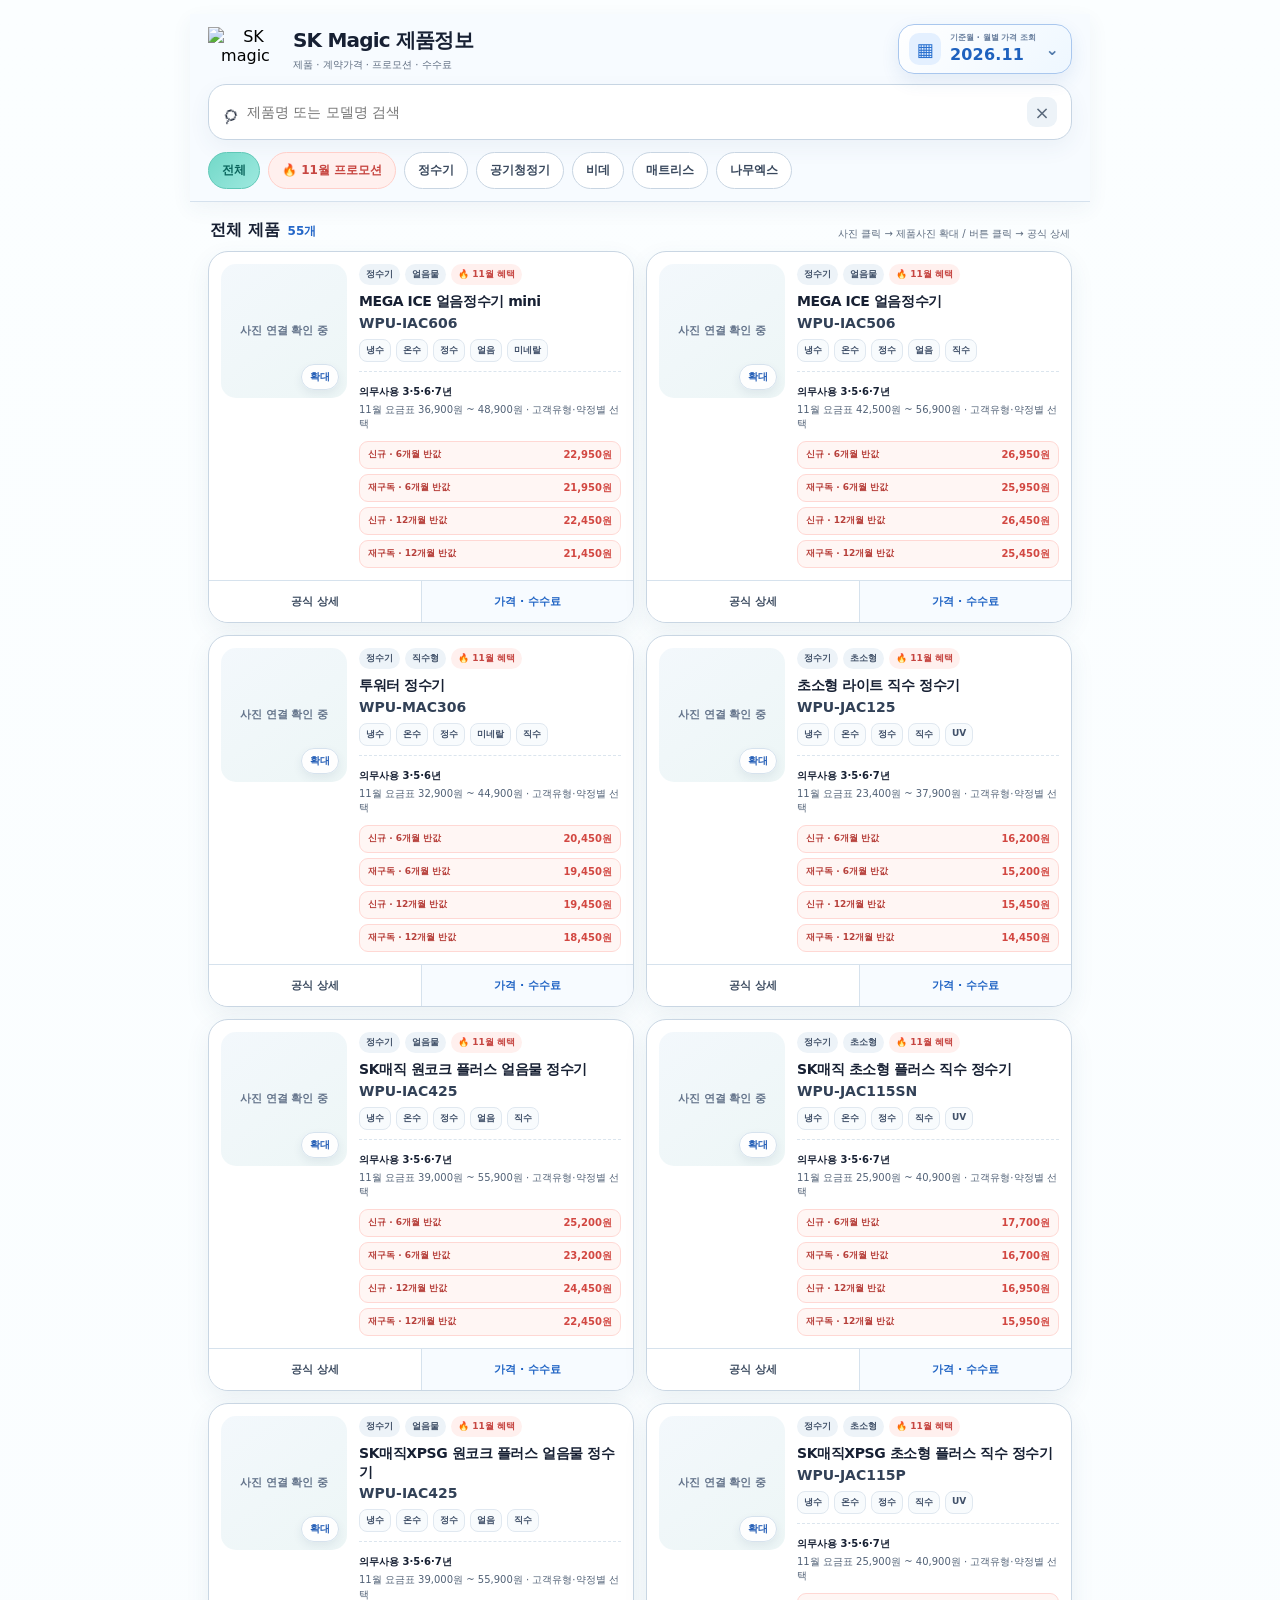
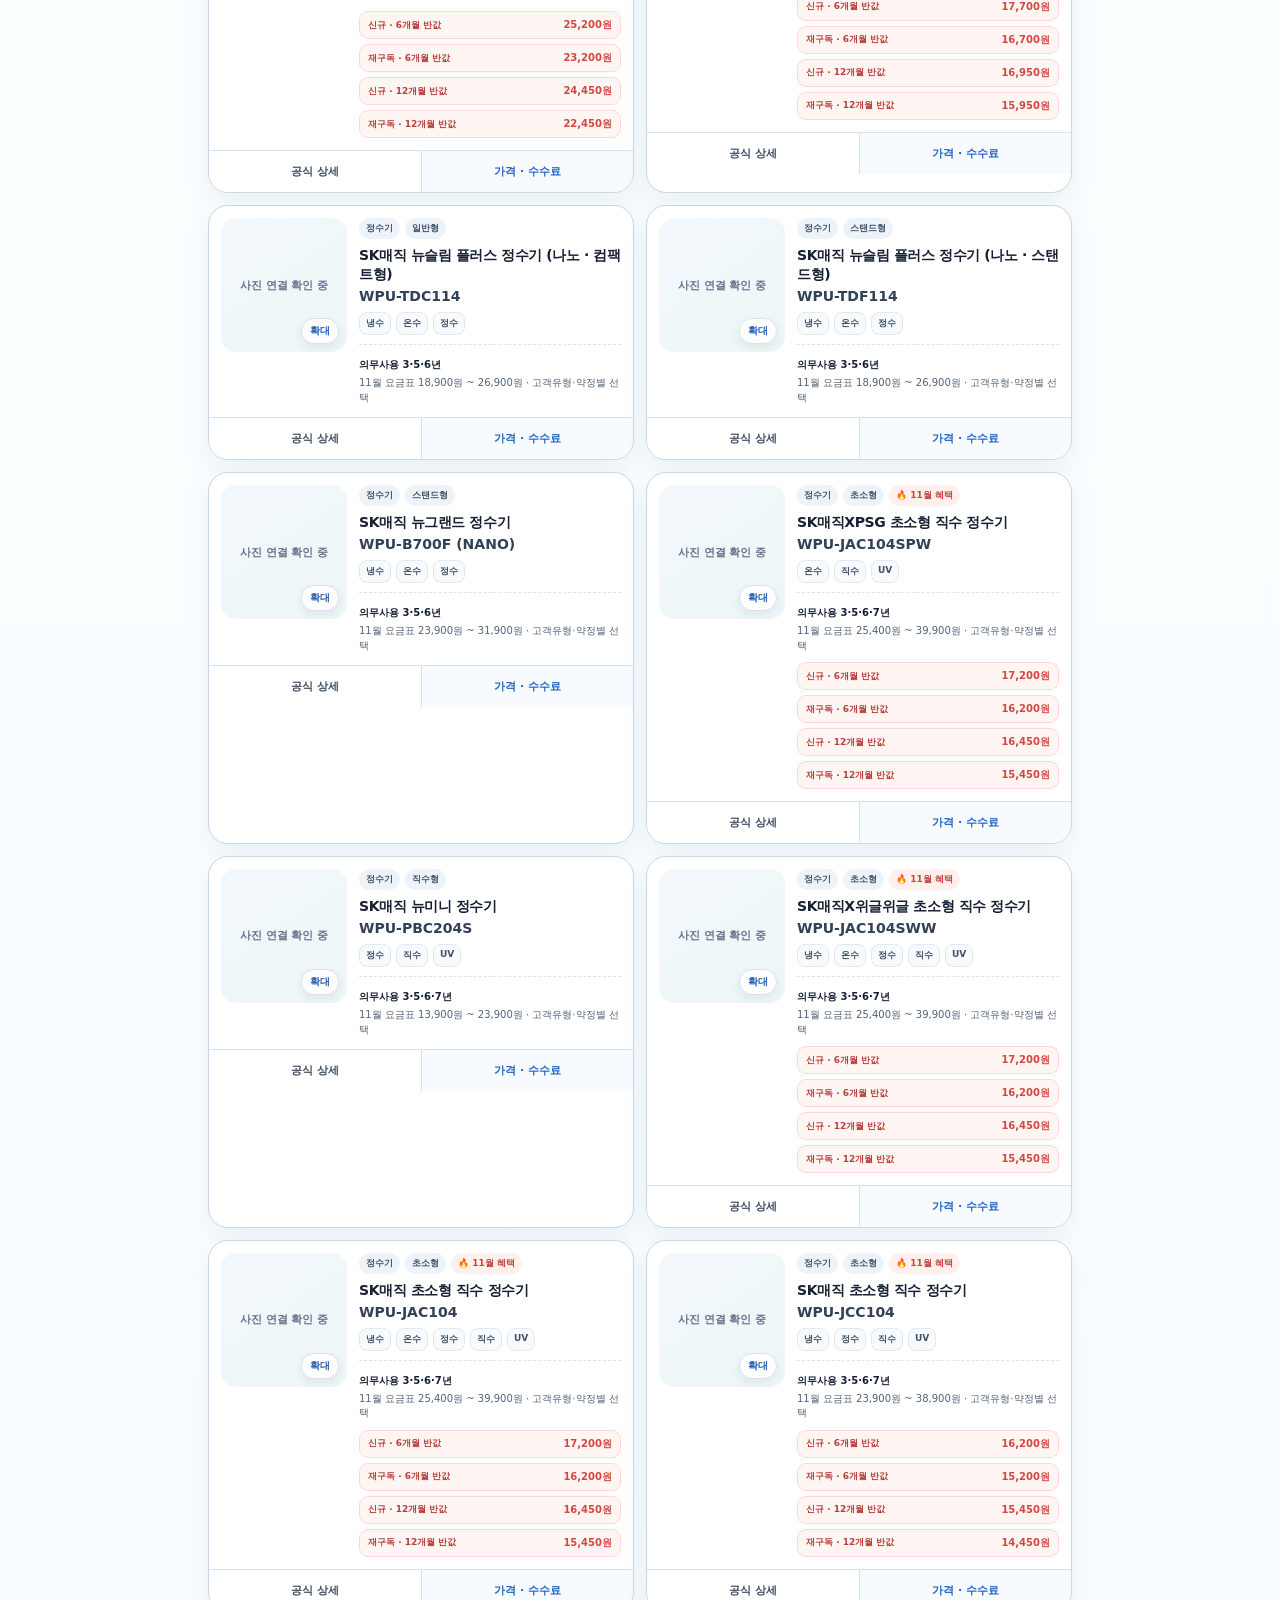
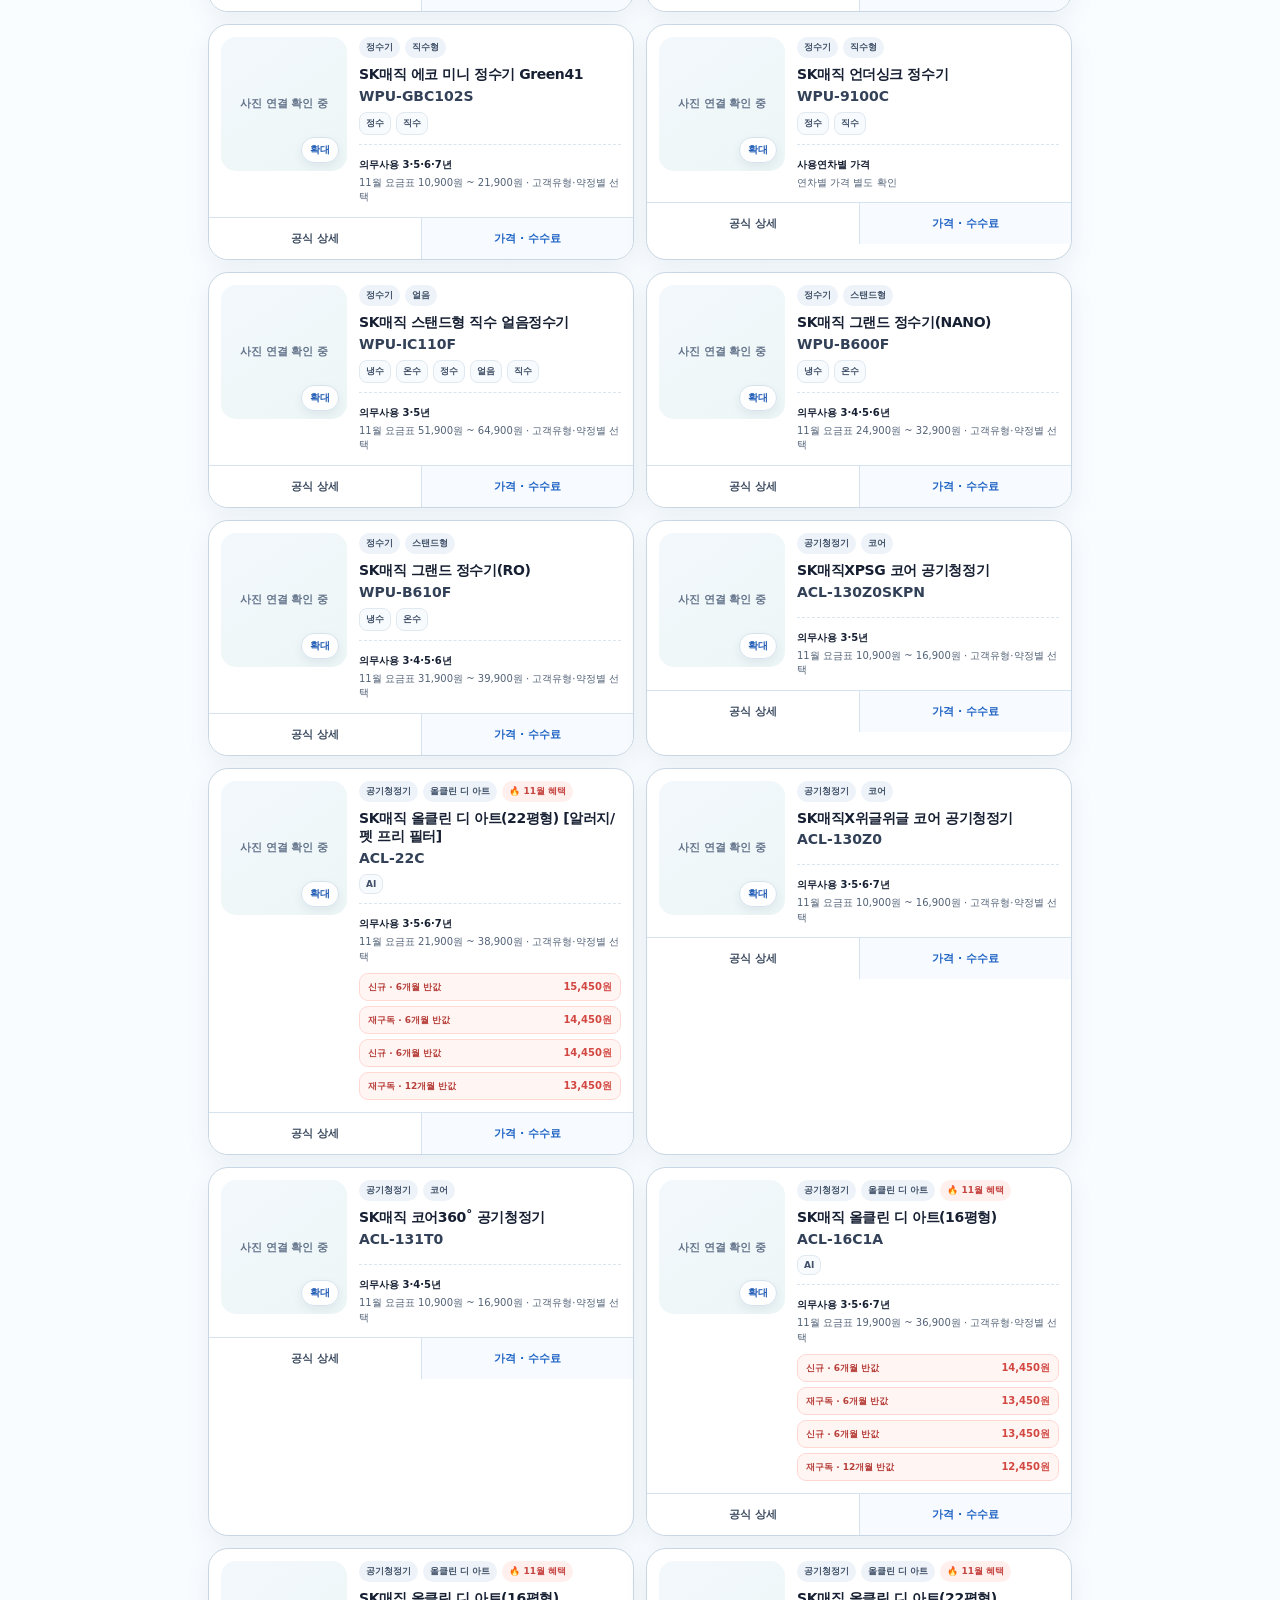
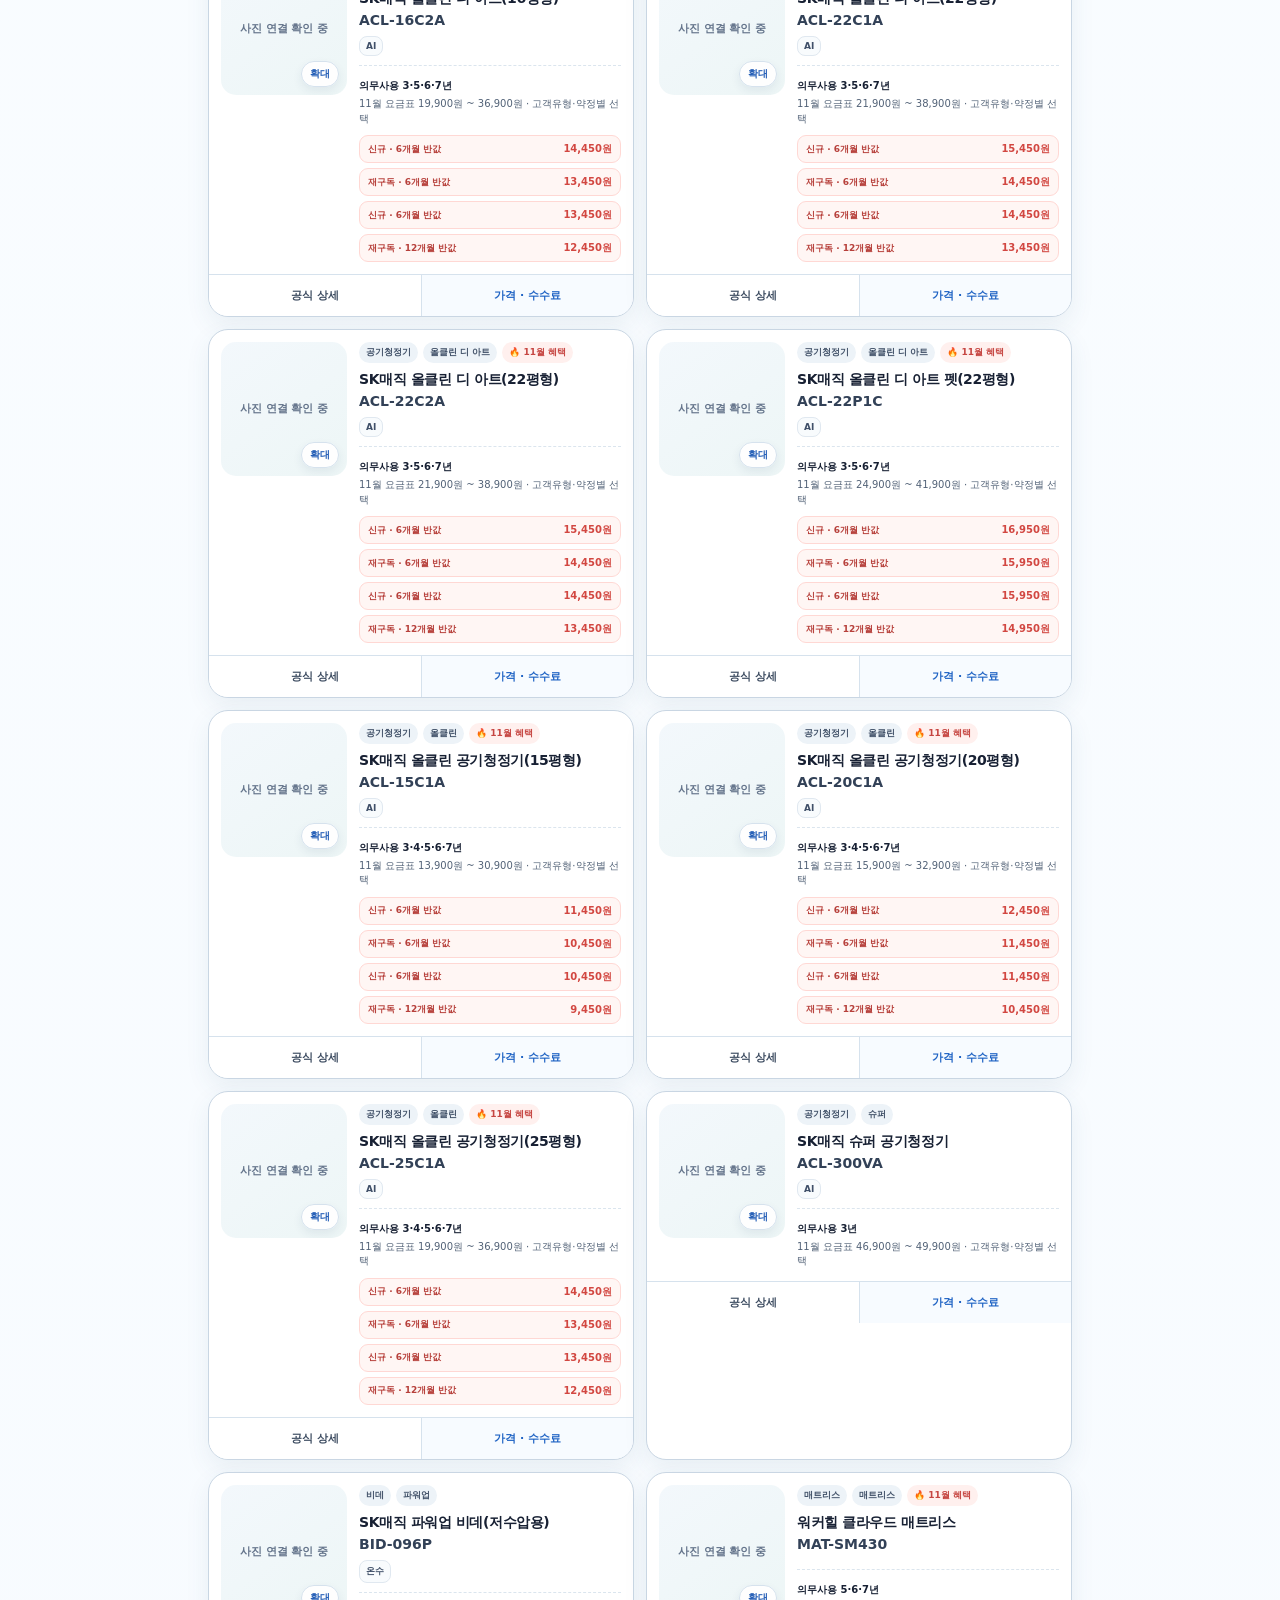
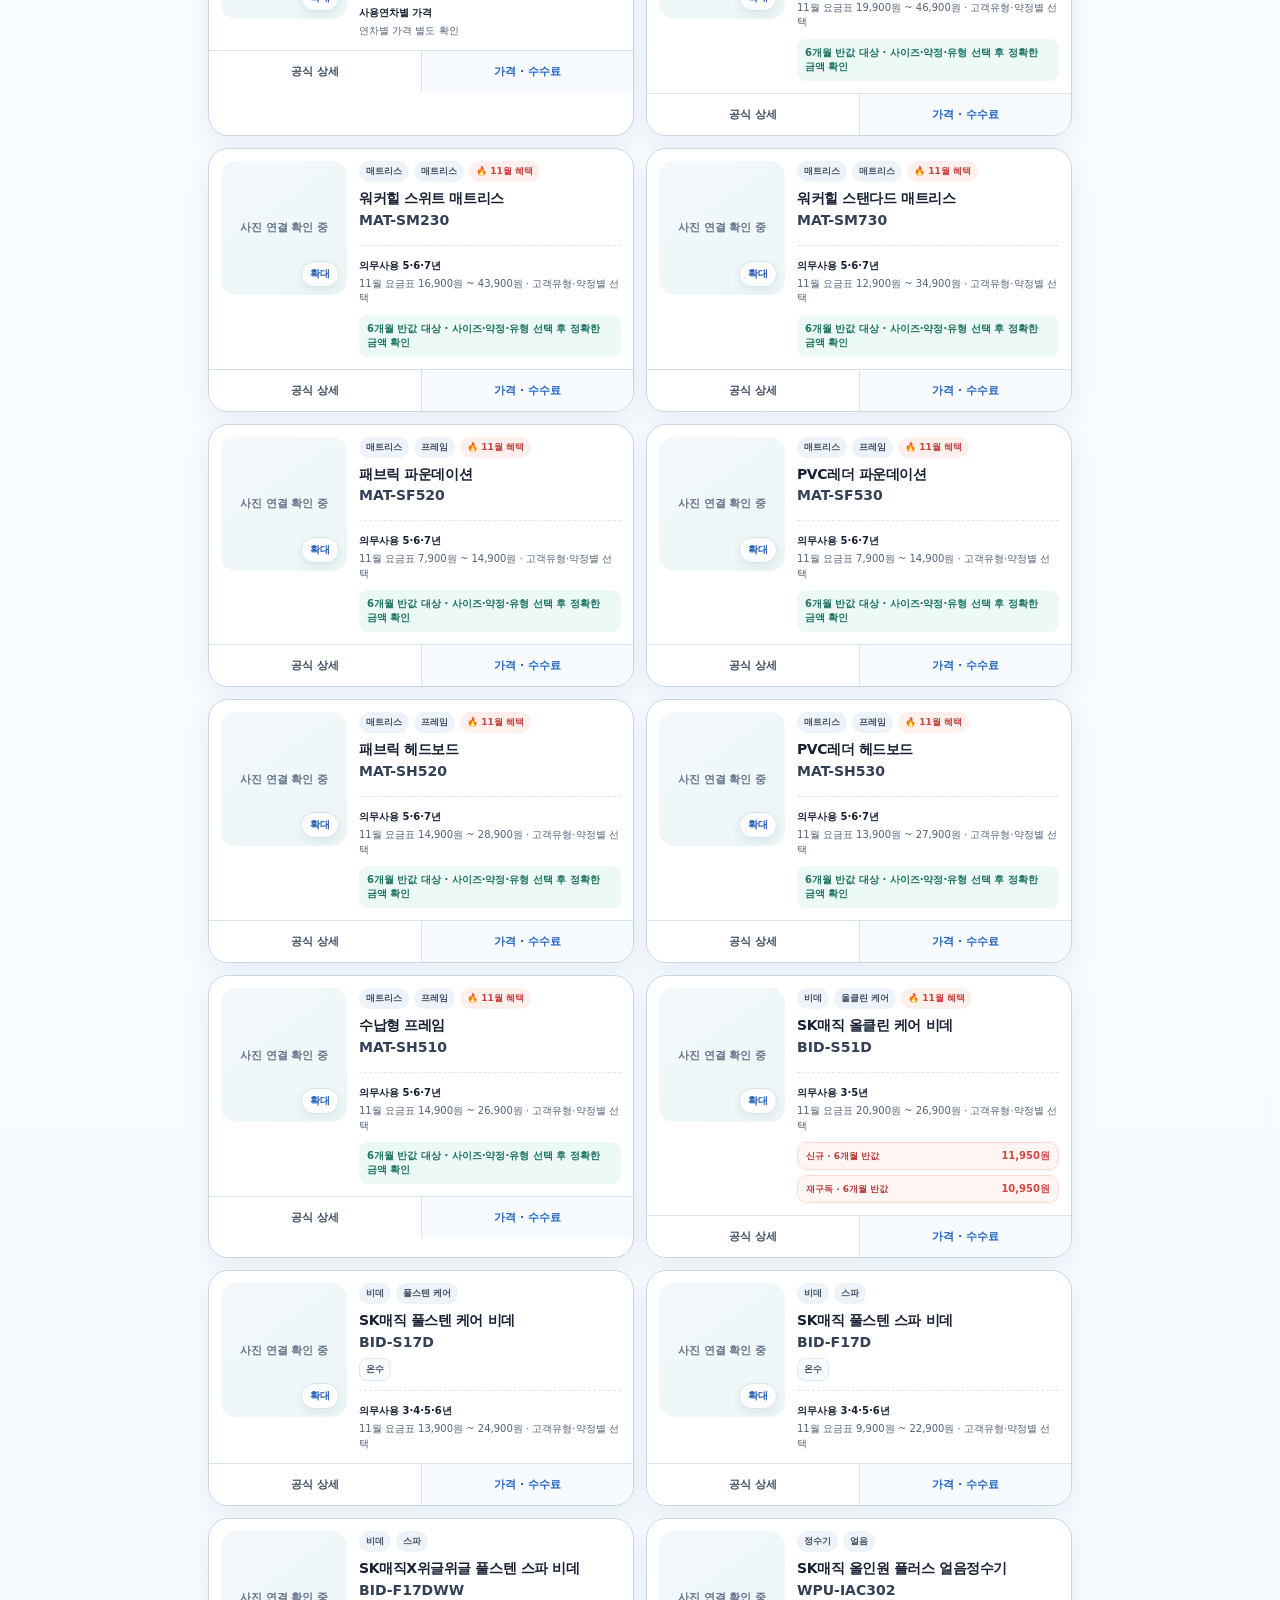
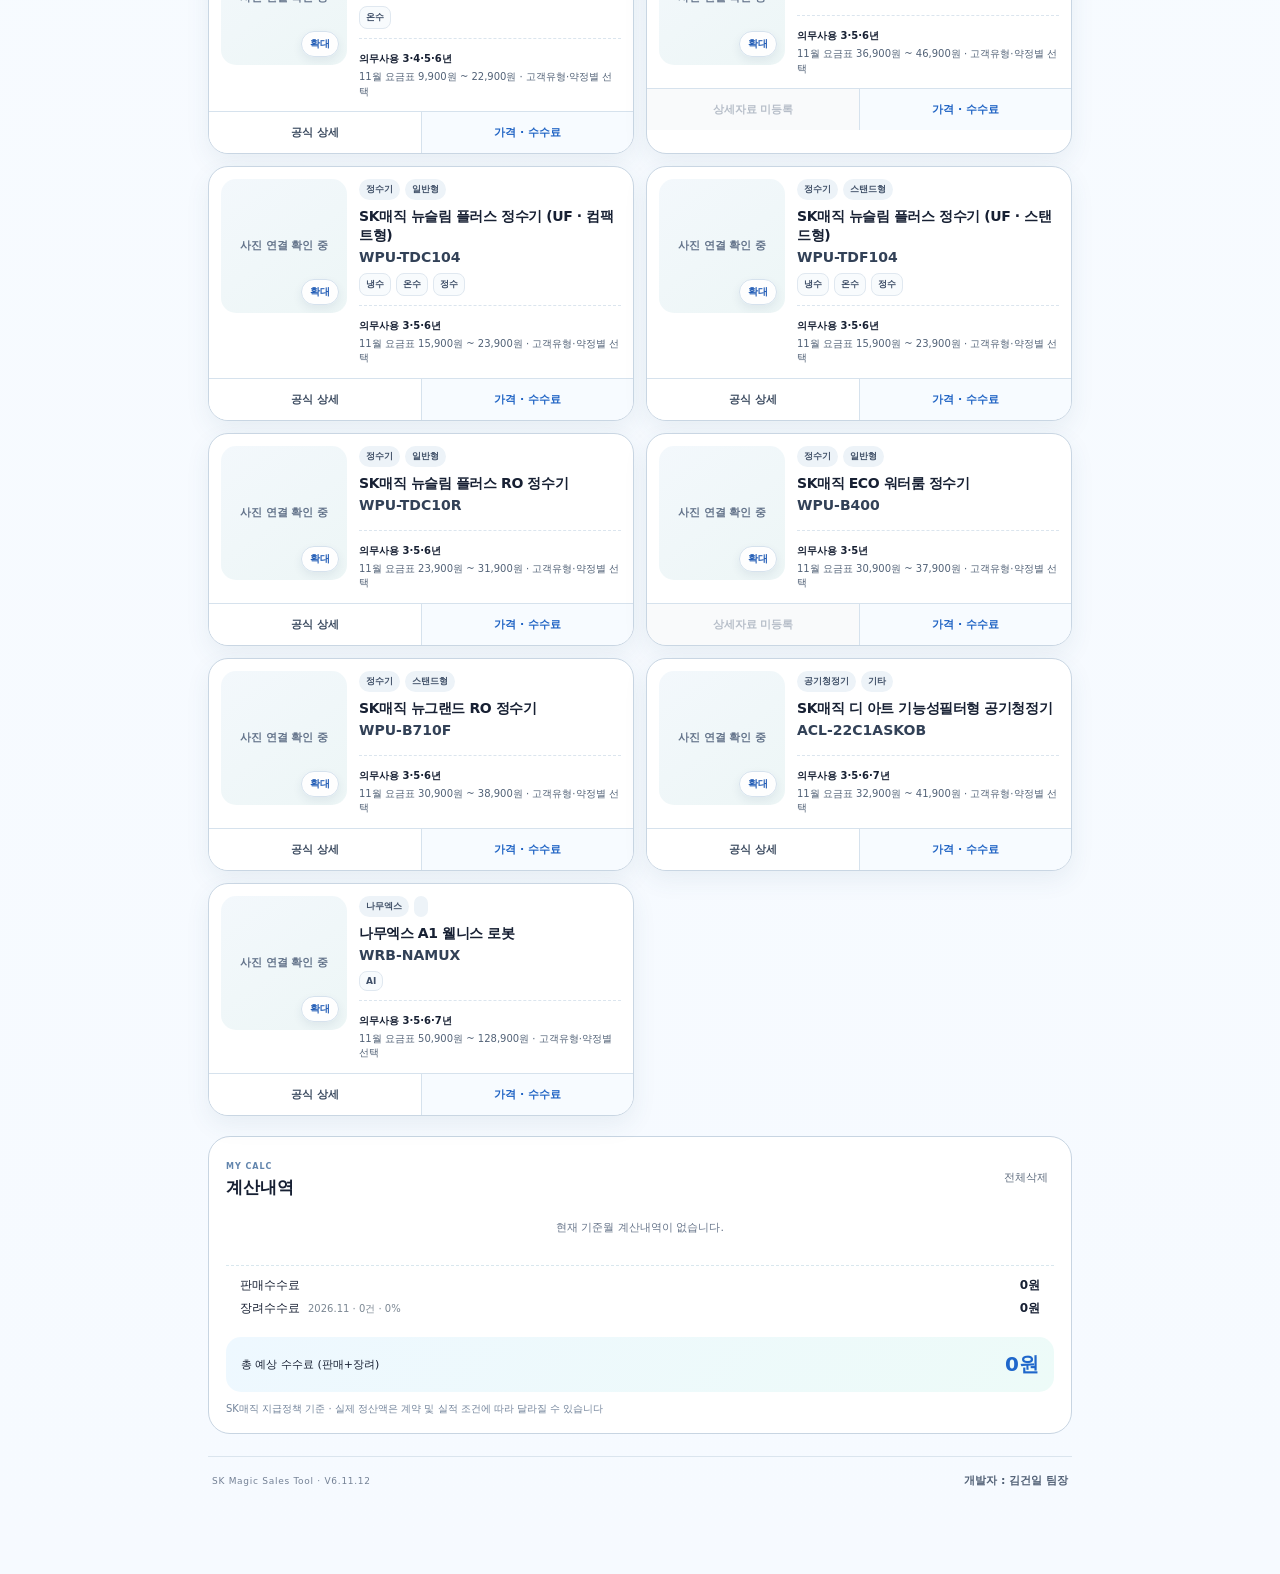
==== commit 426dcfec: "Add files via upload" ====
--- a/index.html
+++ b/index.html
@@ -4,7 +4,7 @@
   <meta charset="utf-8">
   <meta name="viewport" content="width=device-width,initial-scale=1,viewport-fit=cover">
   <meta name="theme-color" content="#f7fbff">
-  <title>SK Magic 제품정보 V6.11.11</title>
+  <title>SK Magic 제품정보 V6.11.12</title>
   <meta name="application-name" content="SK매직 제품정보">
   <meta name="apple-mobile-web-app-title" content="SK매직 제품정보">
   <meta name="apple-mobile-web-app-capable" content="yes">
@@ -13,7 +13,7 @@
   <link rel="icon" type="image/png" sizes="32x32" href="./favicon-32.png?v=6.11.1">
   <link rel="icon" href="./favicon.ico?v=6.11.1" sizes="any">
   <link rel="manifest" href="./site.webmanifest?v=6.11.1">
-  <link rel="stylesheet" href="./styles.css?v=6.11.11">
+  <link rel="stylesheet" href="./styles.css?v=6.11.12">
 </head>
 <body>
 <div class="app">
@@ -63,7 +63,7 @@
   </section>
 
   <footer class="developer-footer">
-    <span>SK Magic Sales Tool · V6.11.11</span>
+    <span>SK Magic Sales Tool · V6.11.12</span>
     <strong>개발자 : 김건일 팀장</strong>
   </footer>
 </div>
@@ -184,9 +184,7 @@
 </div>
 
 <div id="toast" class="toast"></div>
-<script src="./data.js?v=6.11.11"></script>
-<script src="./namuhx_rates.js?v=1"></script>
-<script src="./namuhx_detail.js?v=1"></script>
-<script src="./app.js?v=6.11.15"></script>
+<script src="./data.js?v=6.11.12"></script>
+<script src="./app.js?v=6.11.12"></script>
 </body>
 </html>
--- a/styles.css
+++ b/styles.css
@@ -439,3 +439,6 @@
 .sheet button.mattress-year-cell{font:inherit;cursor:pointer;appearance:none;color:inherit}
 .sheet button.mattress-year-cell:focus-visible{outline:3px solid #3283cc;outline-offset:2px}
 .mattress-card-price-notice{font-size:10px;color:#1e7364;margin-top:9px;padding:7px 8px;border-radius:9px;background:#ecf9f4;line-height:1.4;font-weight:800}
+
+/* 뉴슬림 제품 이미지 서버 장애 시 빈 카드 대신 안내 */
+.photo.photo-unavailable::before{content:'사진 연결 확인 중';position:absolute;inset:14px;display:grid;place-items:center;text-align:center;font-size:11px;line-height:1.4;font-weight:750;color:#64748b}
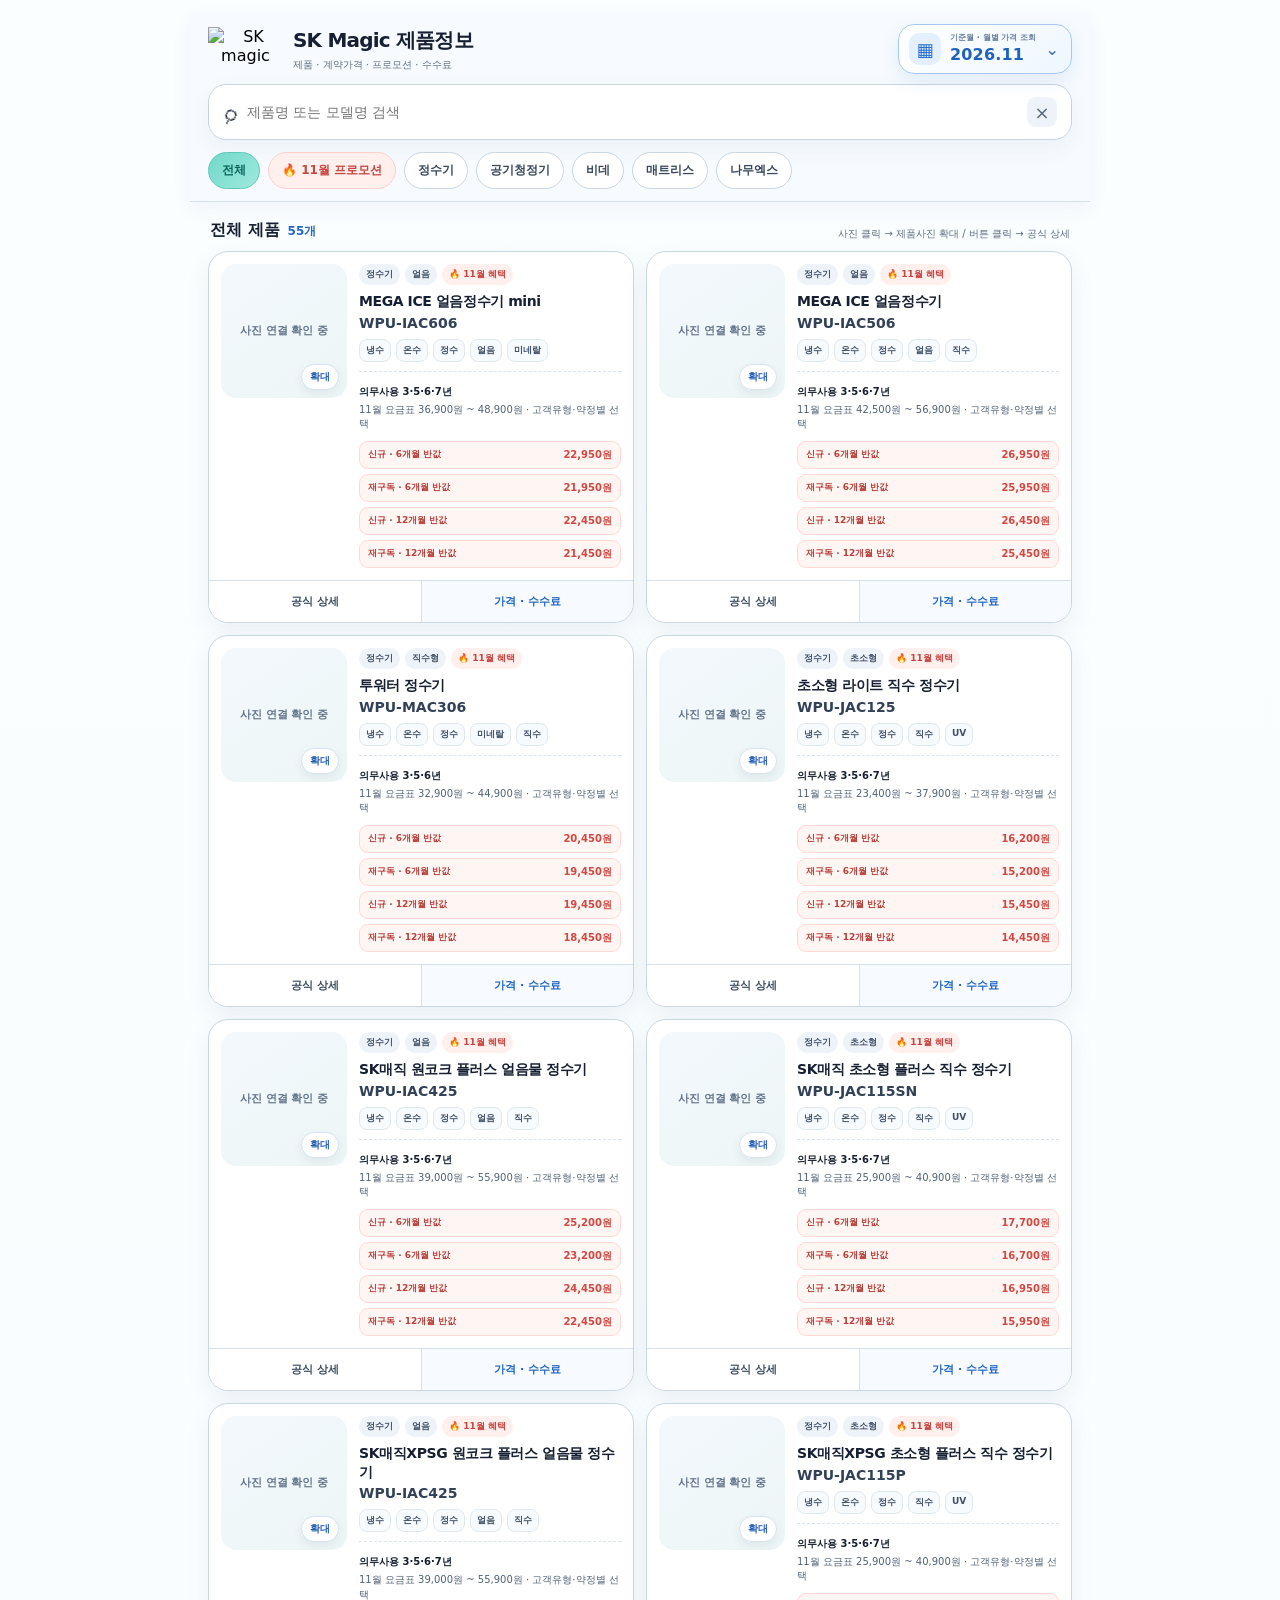
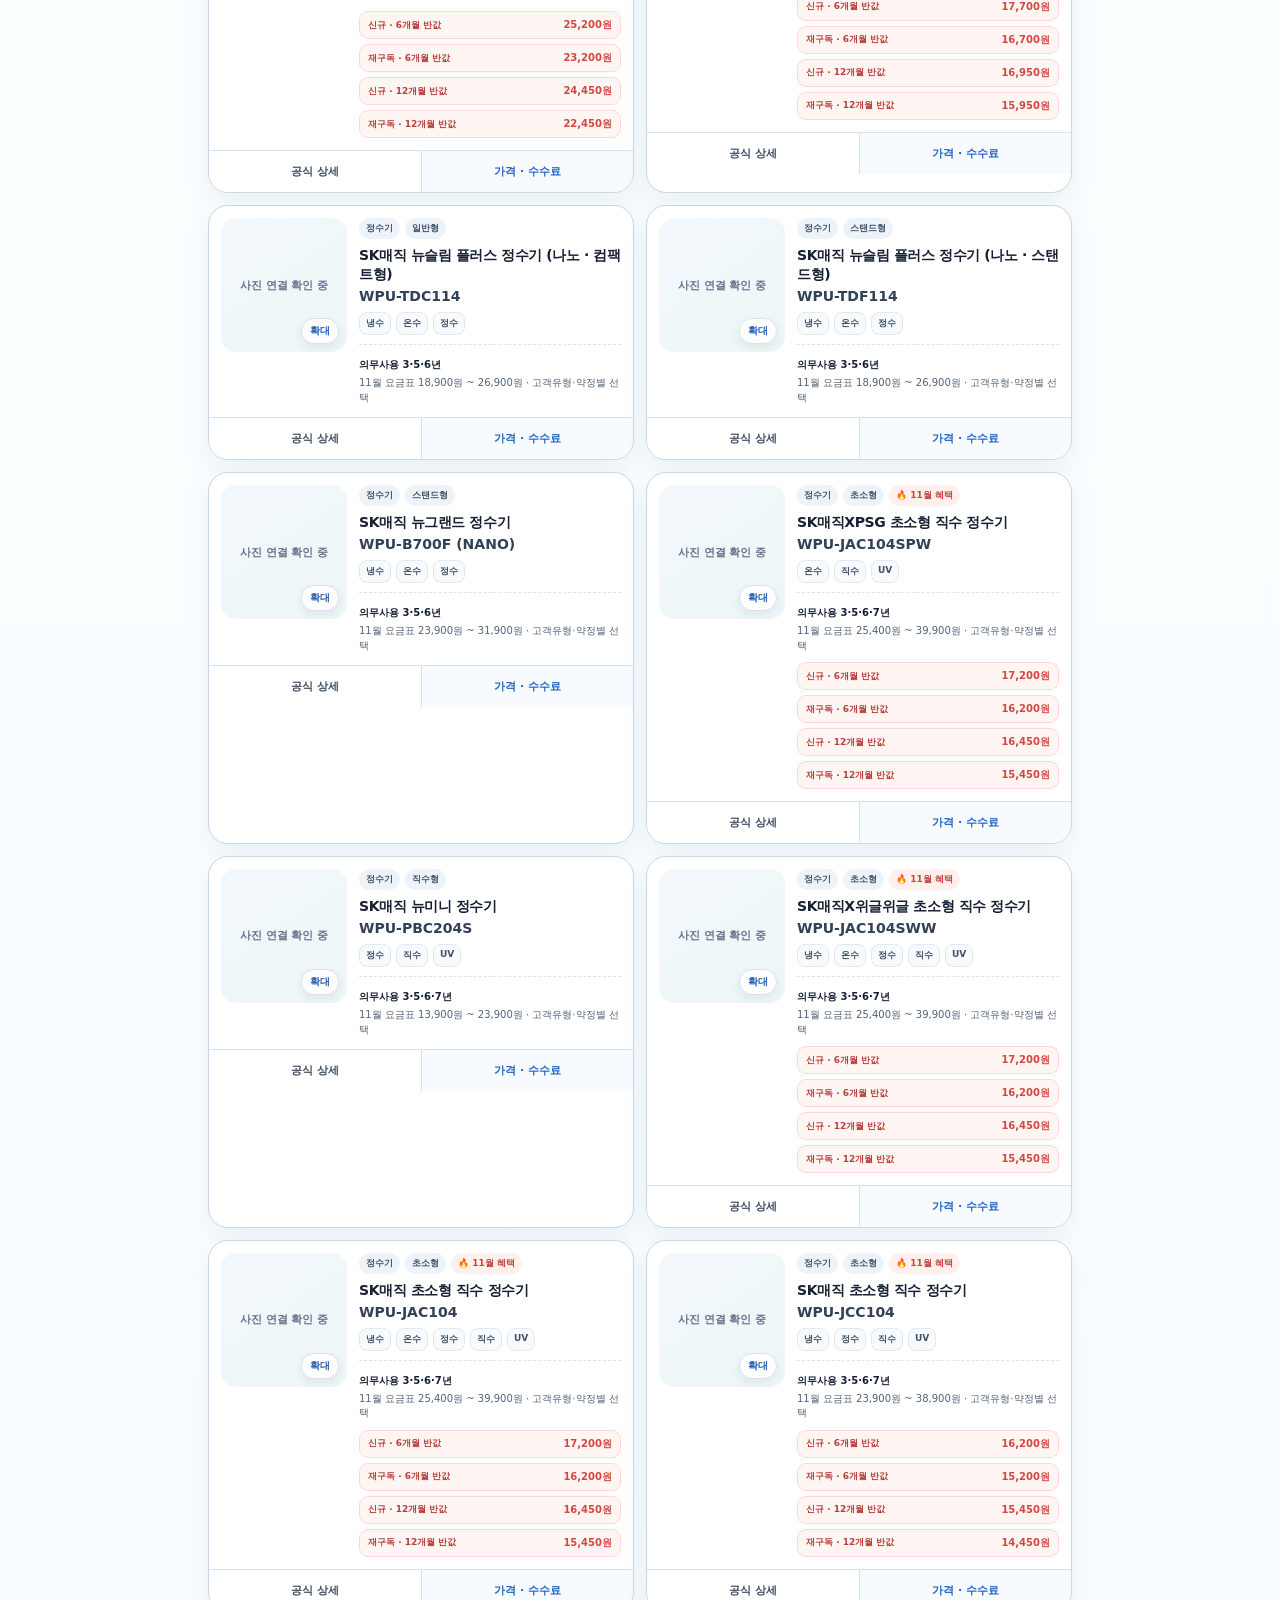
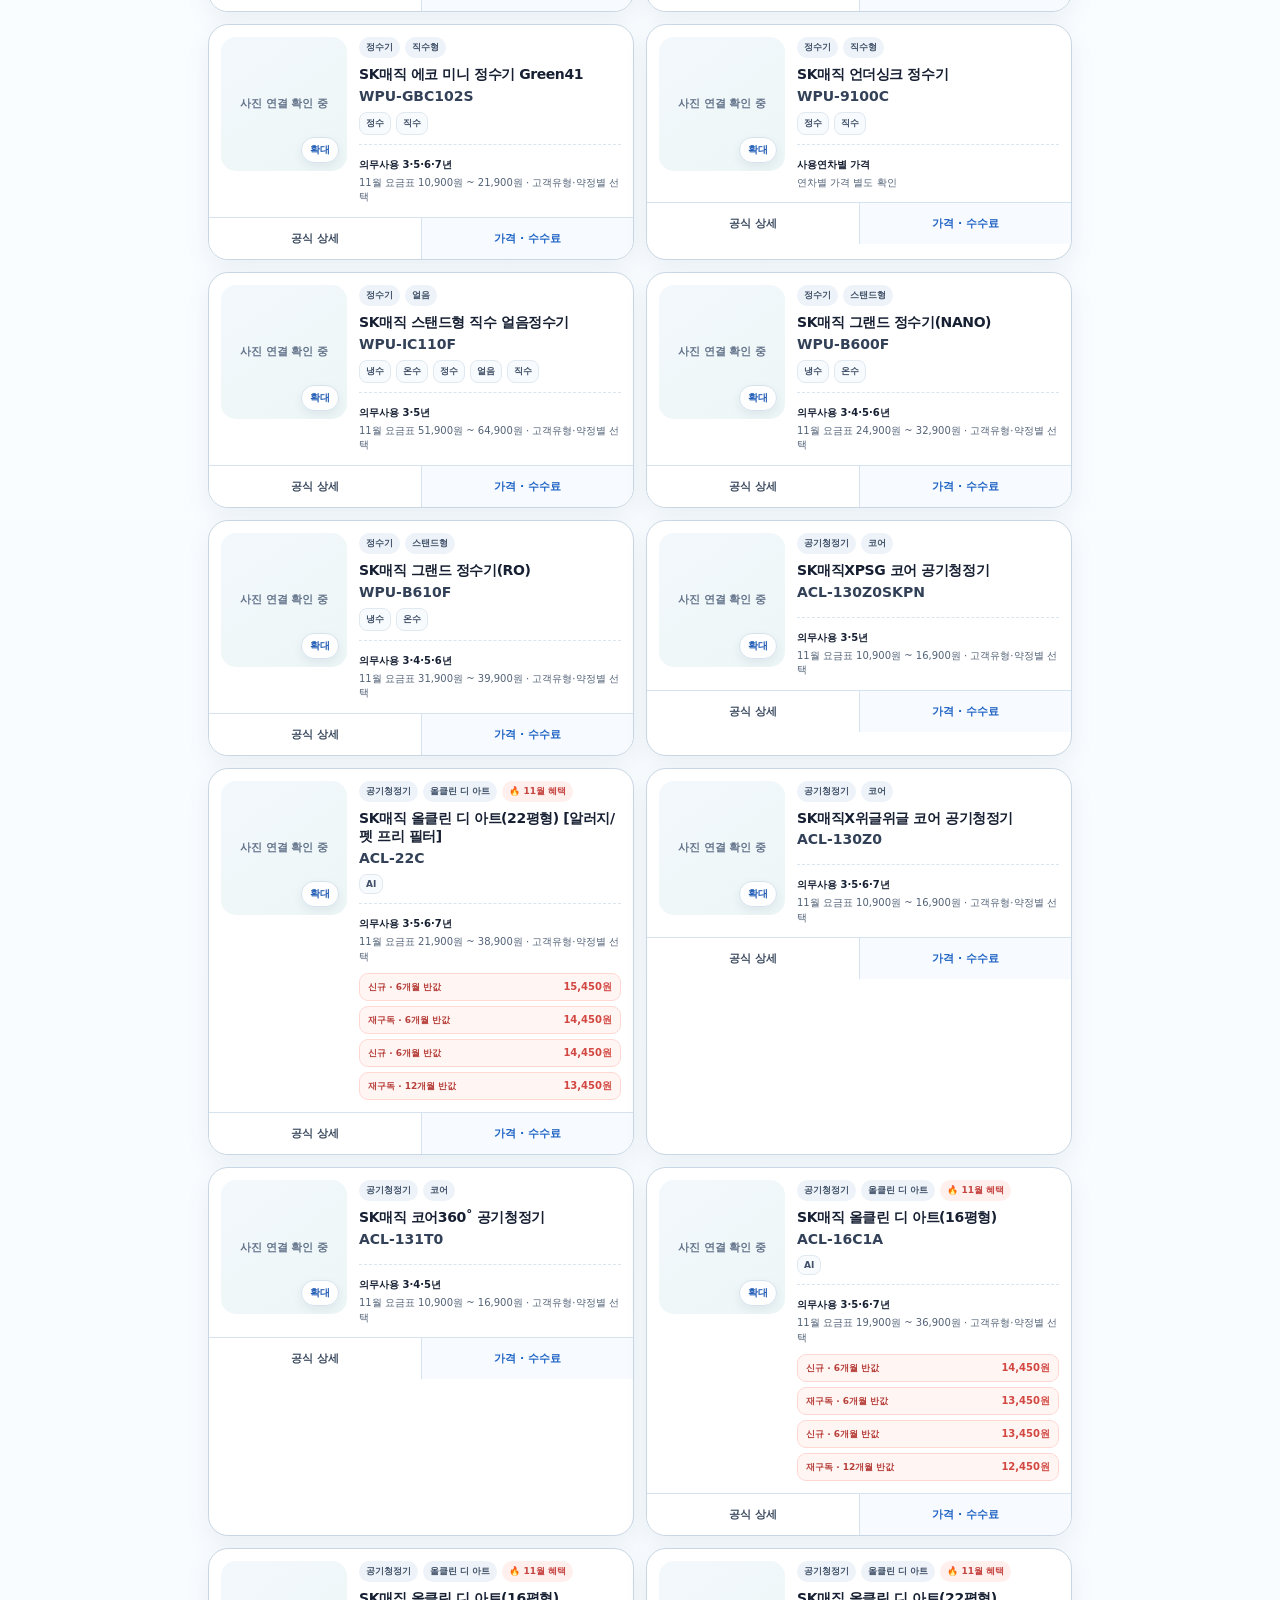
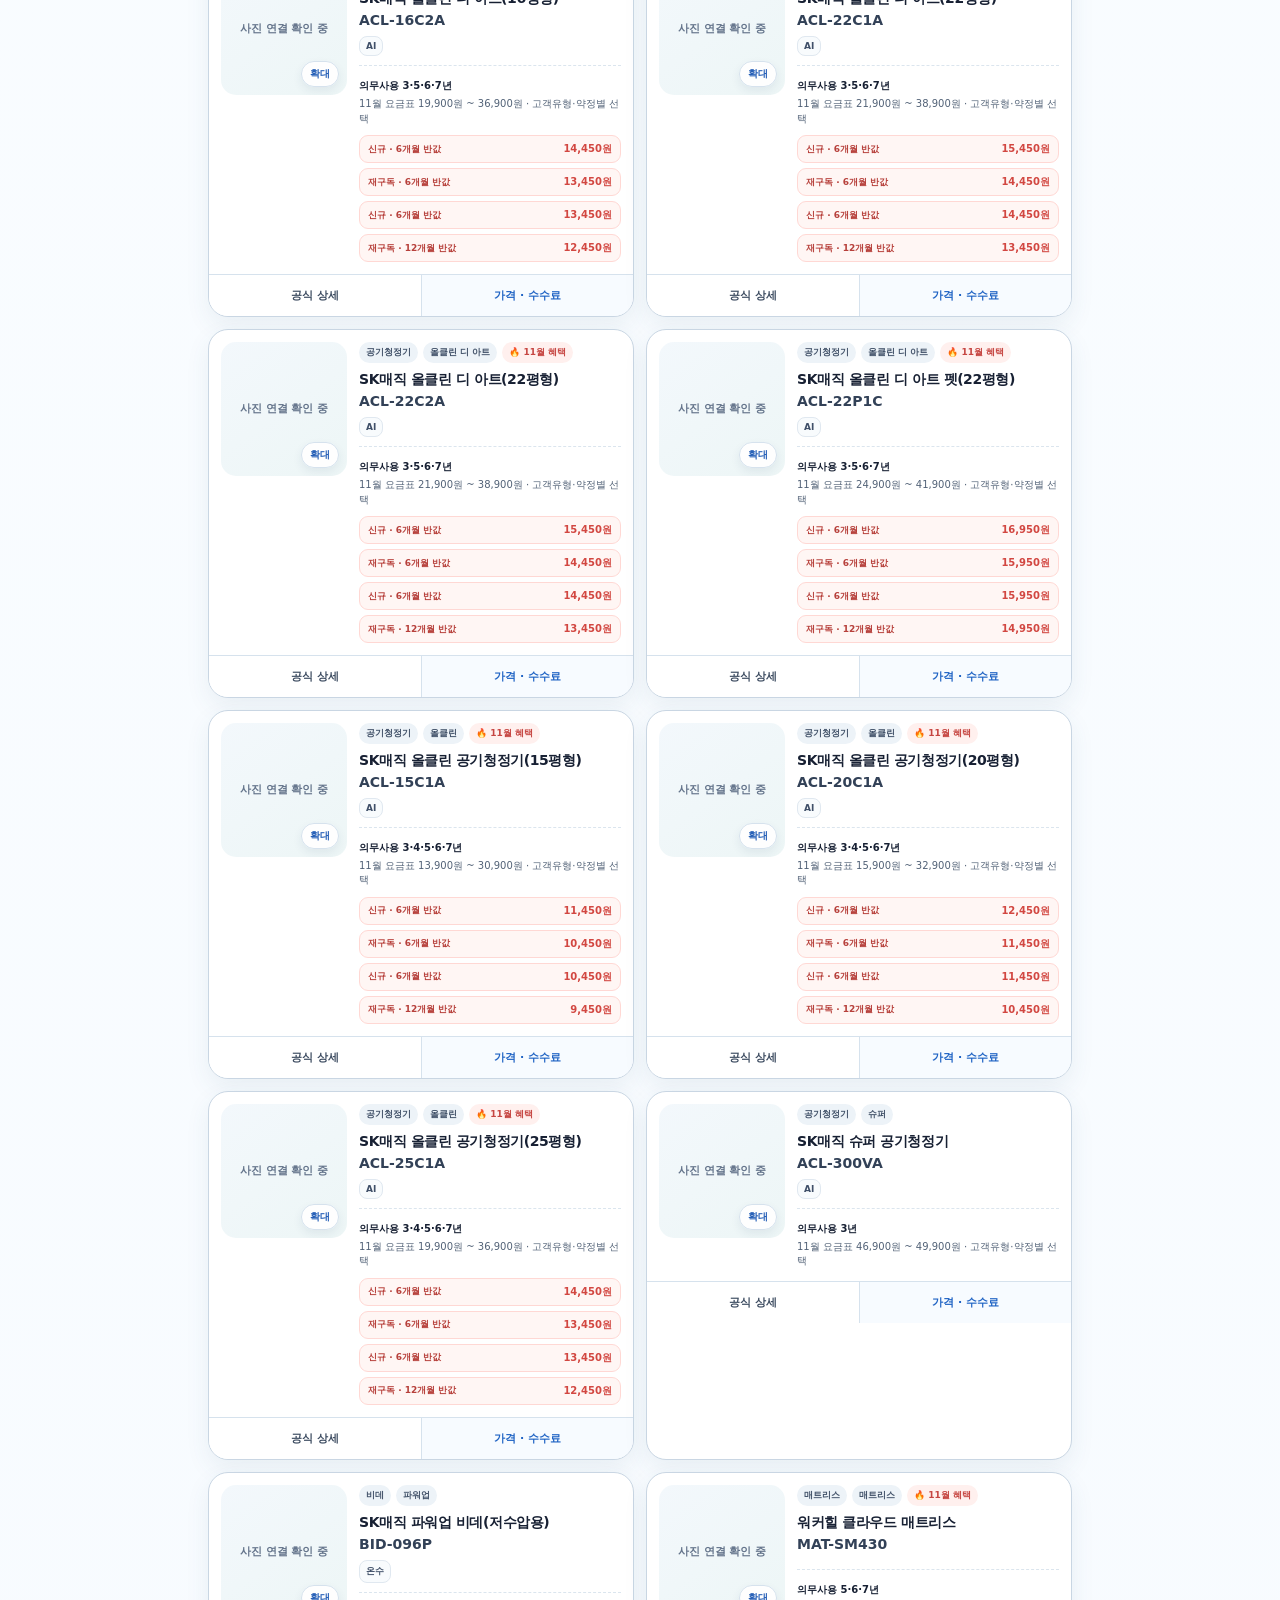
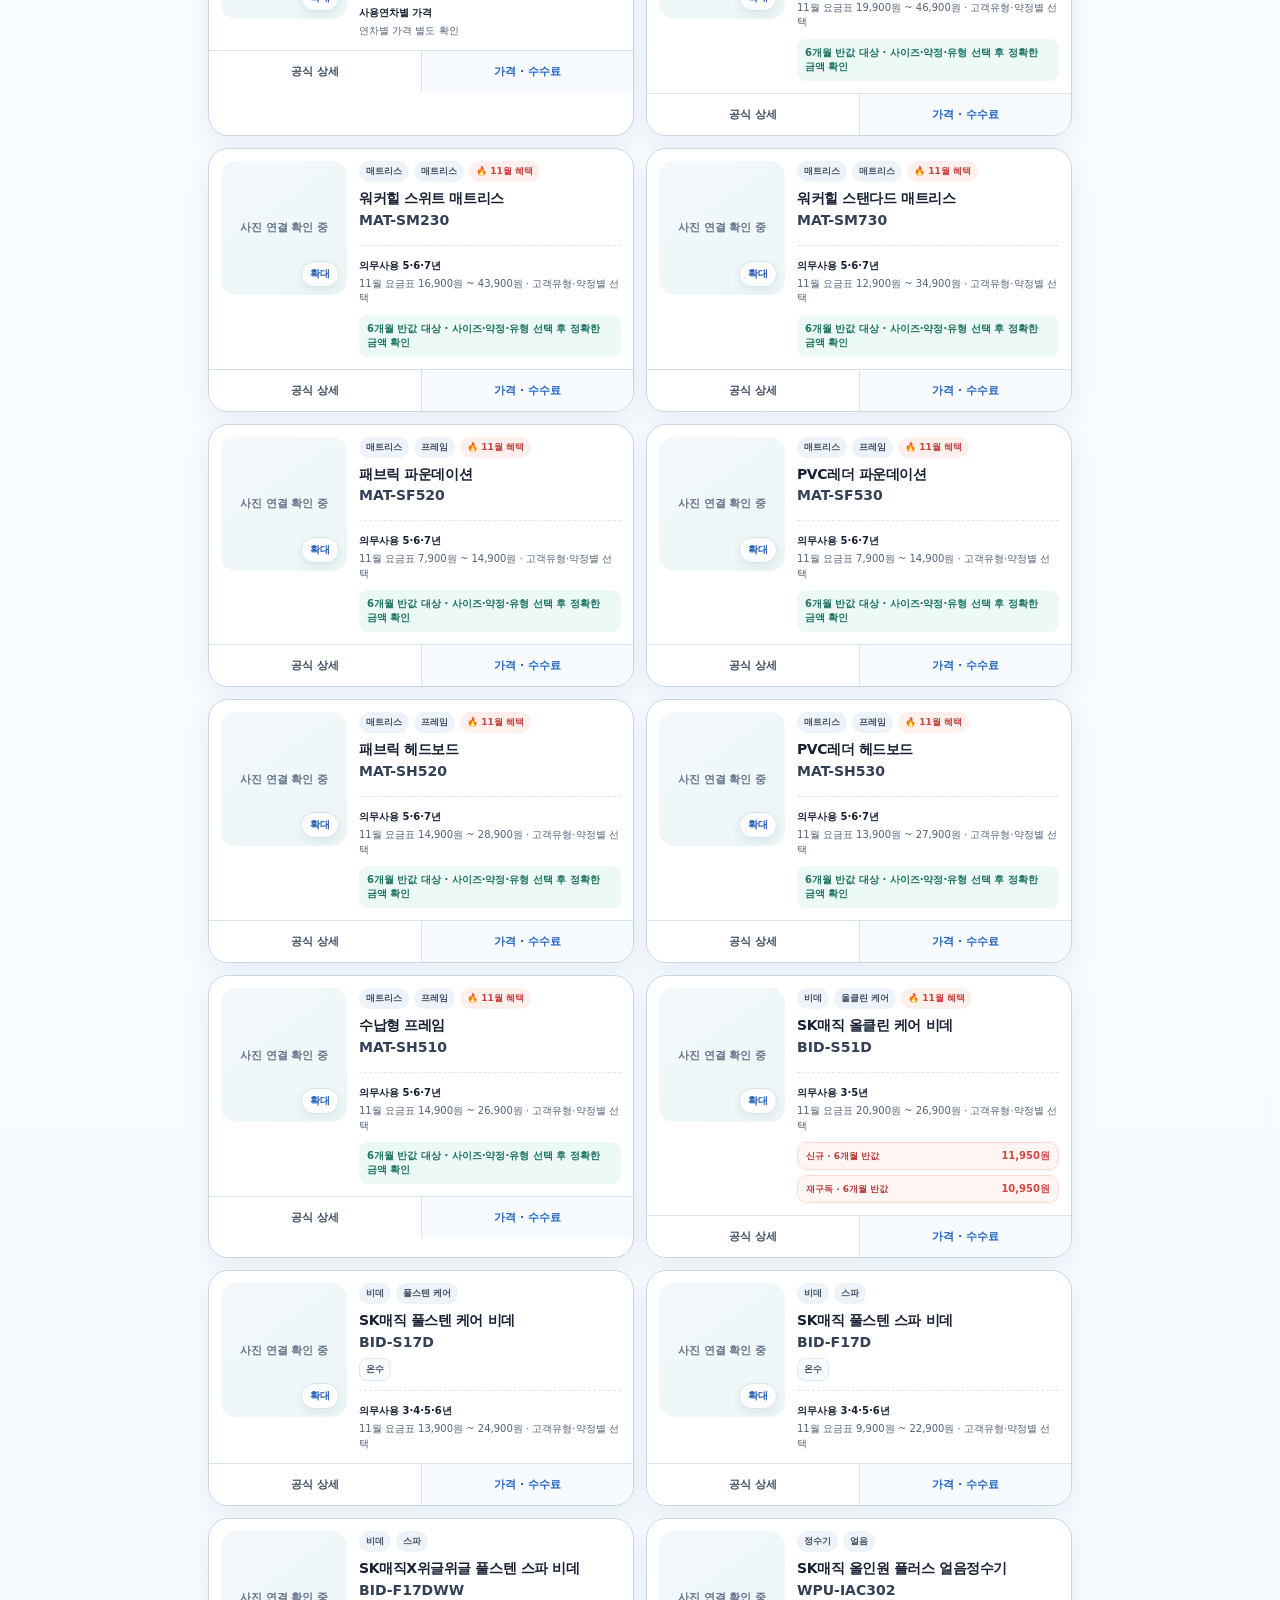
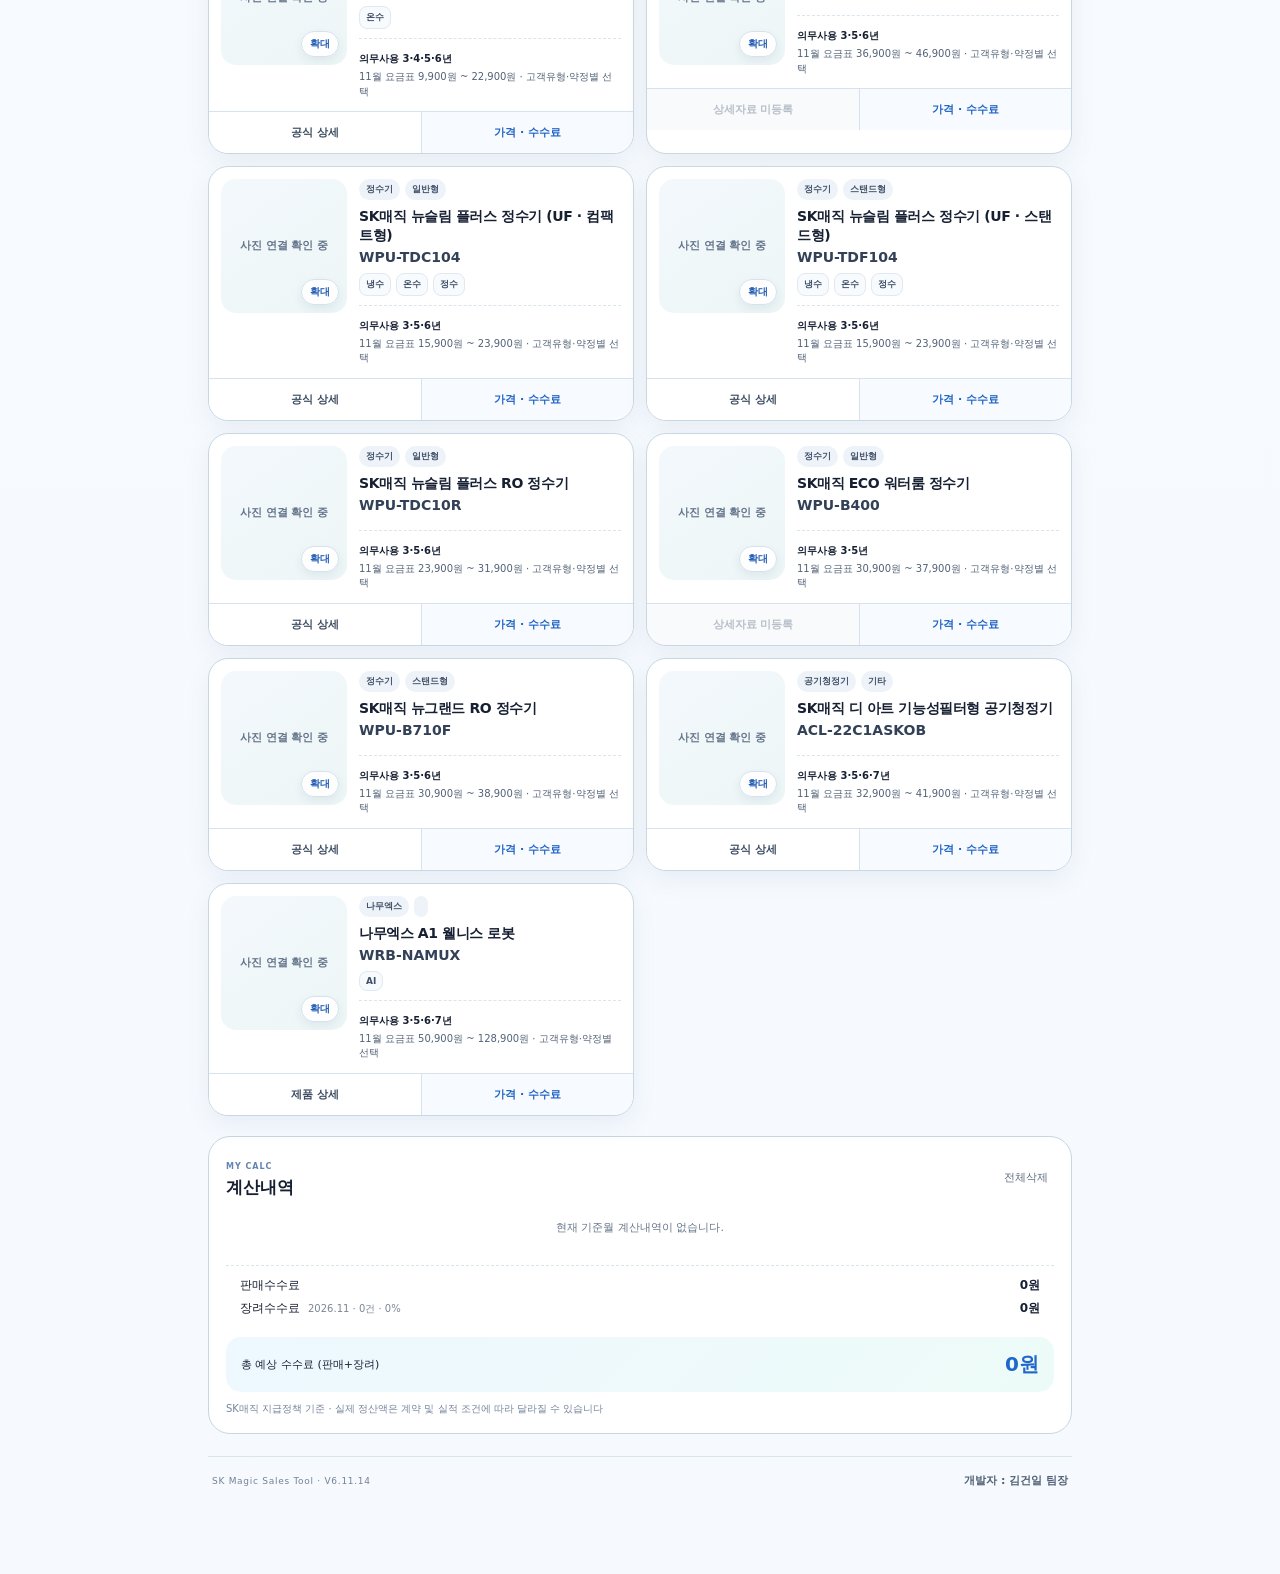
==== commit 2aa23c5c: "Add files via upload" ====
--- a/index.html
+++ b/index.html
@@ -4,7 +4,7 @@
   <meta charset="utf-8">
   <meta name="viewport" content="width=device-width,initial-scale=1,viewport-fit=cover">
   <meta name="theme-color" content="#f7fbff">
-  <title>SK Magic 제품정보 V6.11.12</title>
+  <title>SK Magic 제품정보 V6.11.14</title>
   <meta name="application-name" content="SK매직 제품정보">
   <meta name="apple-mobile-web-app-title" content="SK매직 제품정보">
   <meta name="apple-mobile-web-app-capable" content="yes">
@@ -13,7 +13,7 @@
   <link rel="icon" type="image/png" sizes="32x32" href="./favicon-32.png?v=6.11.1">
   <link rel="icon" href="./favicon.ico?v=6.11.1" sizes="any">
   <link rel="manifest" href="./site.webmanifest?v=6.11.1">
-  <link rel="stylesheet" href="./styles.css?v=6.11.12">
+  <link rel="stylesheet" href="./styles.css?v=6.11.14">
 </head>
 <body>
 <div class="app">
@@ -63,7 +63,7 @@
   </section>
 
   <footer class="developer-footer">
-    <span>SK Magic Sales Tool · V6.11.12</span>
+    <span>SK Magic Sales Tool · V6.11.14</span>
     <strong>개발자 : 김건일 팀장</strong>
   </footer>
 </div>
@@ -184,7 +184,7 @@
 </div>
 
 <div id="toast" class="toast"></div>
-<script src="./data.js?v=6.11.12"></script>
-<script src="./app.js?v=6.11.12"></script>
+<script src="./data.js?v=6.11.14"></script>
+<script src="./app.js?v=6.11.14"></script>
 </body>
 </html>
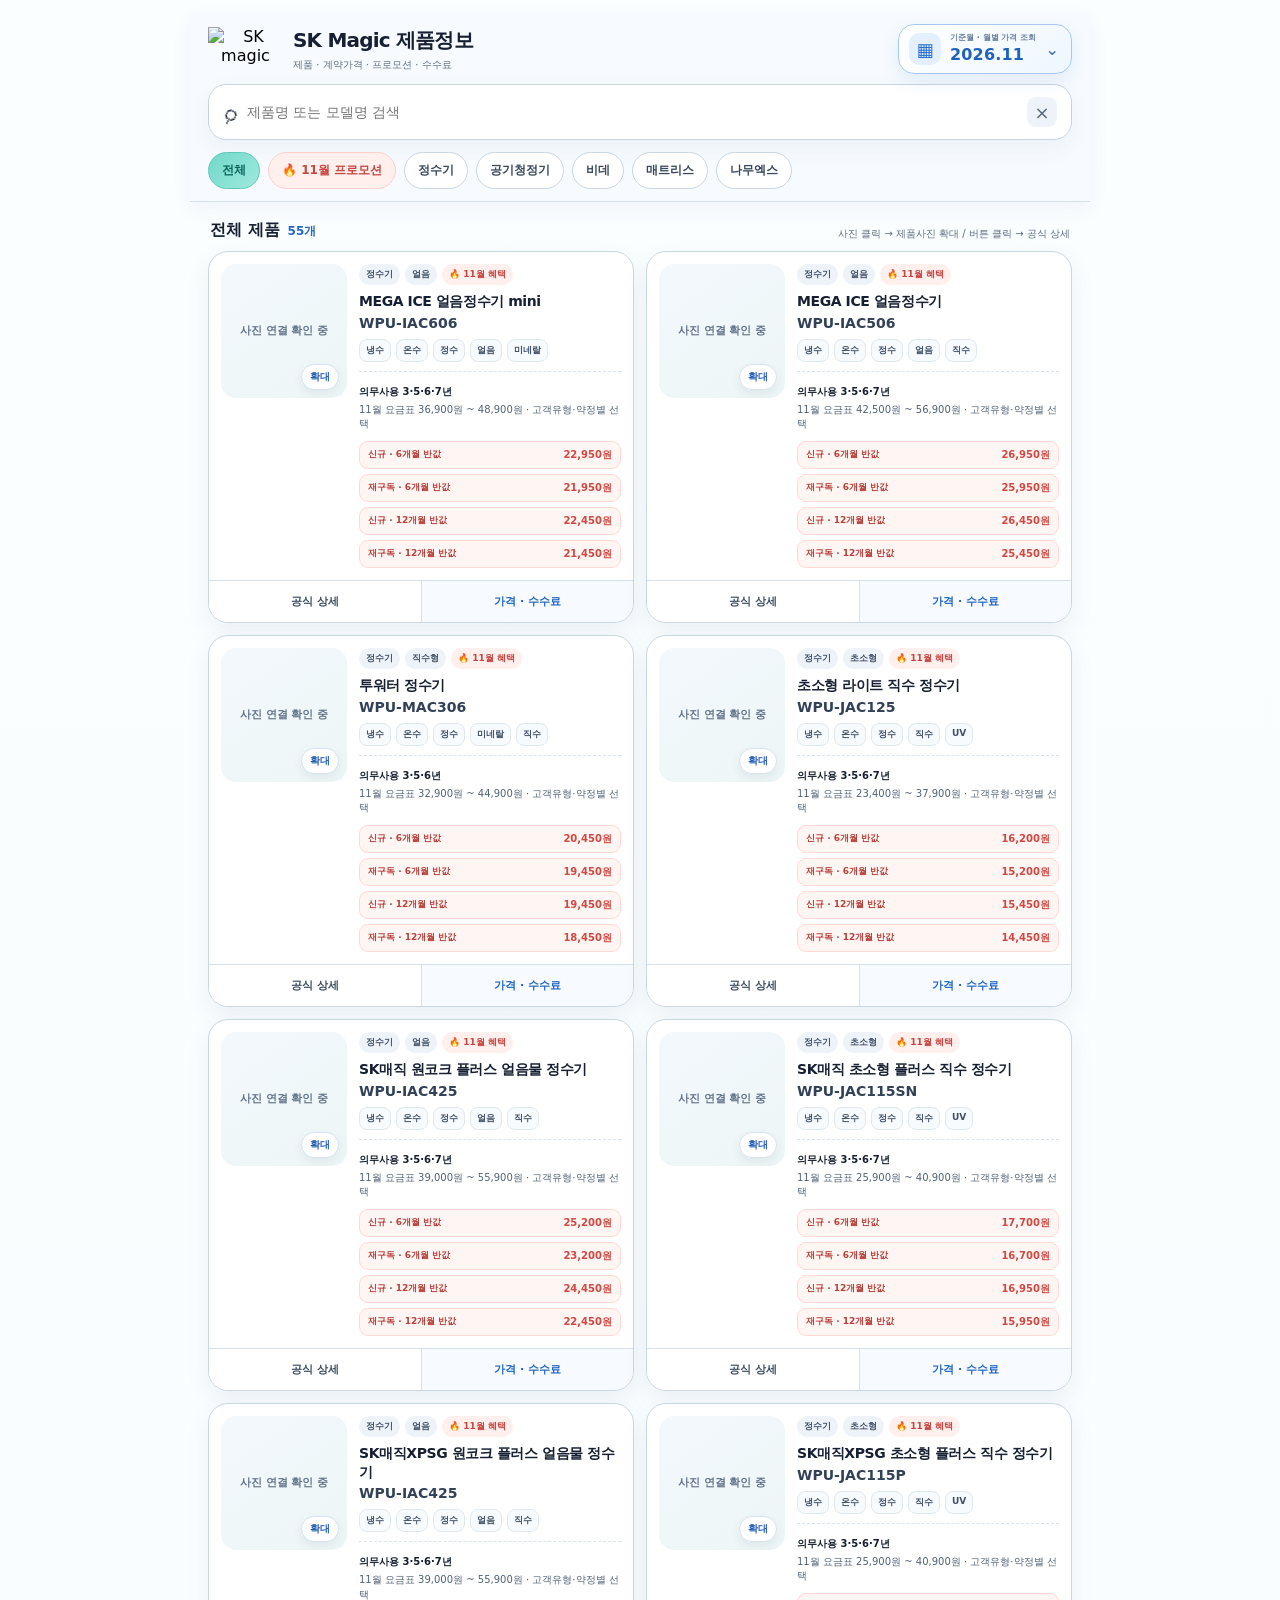
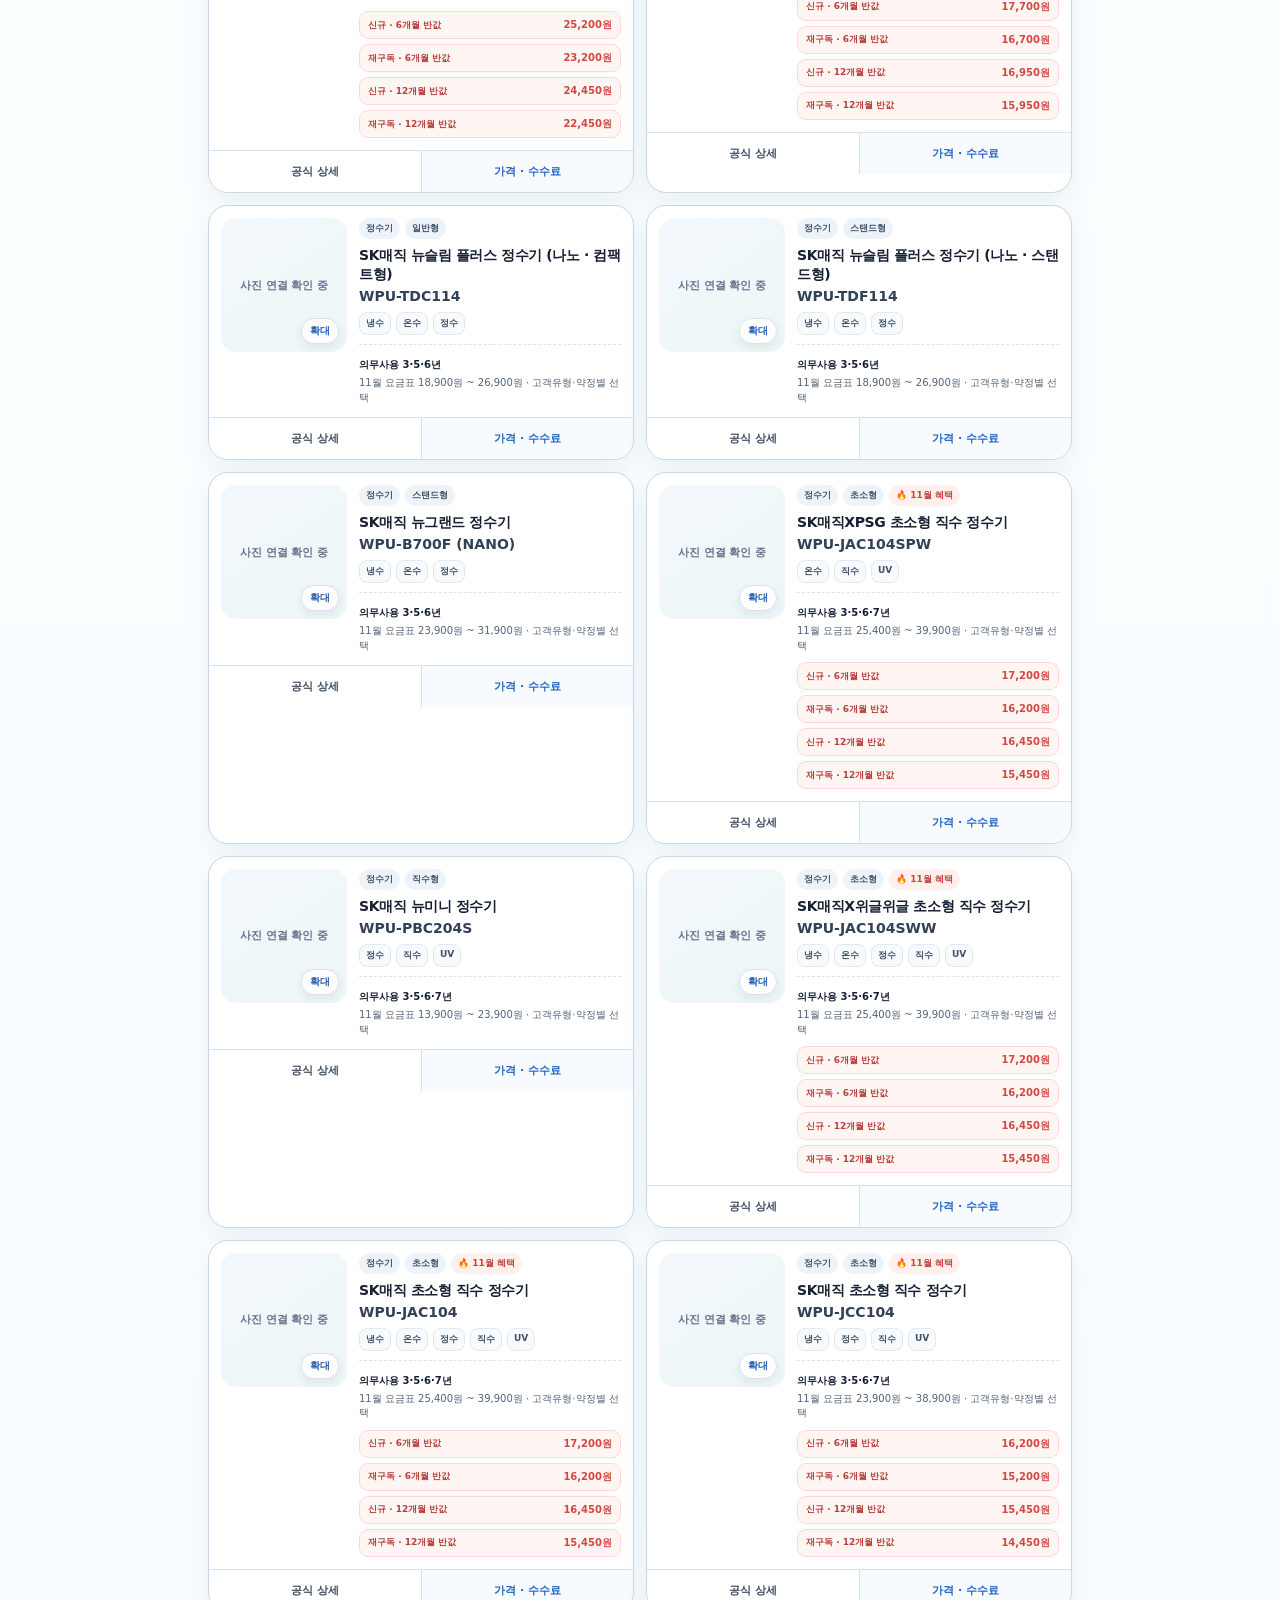
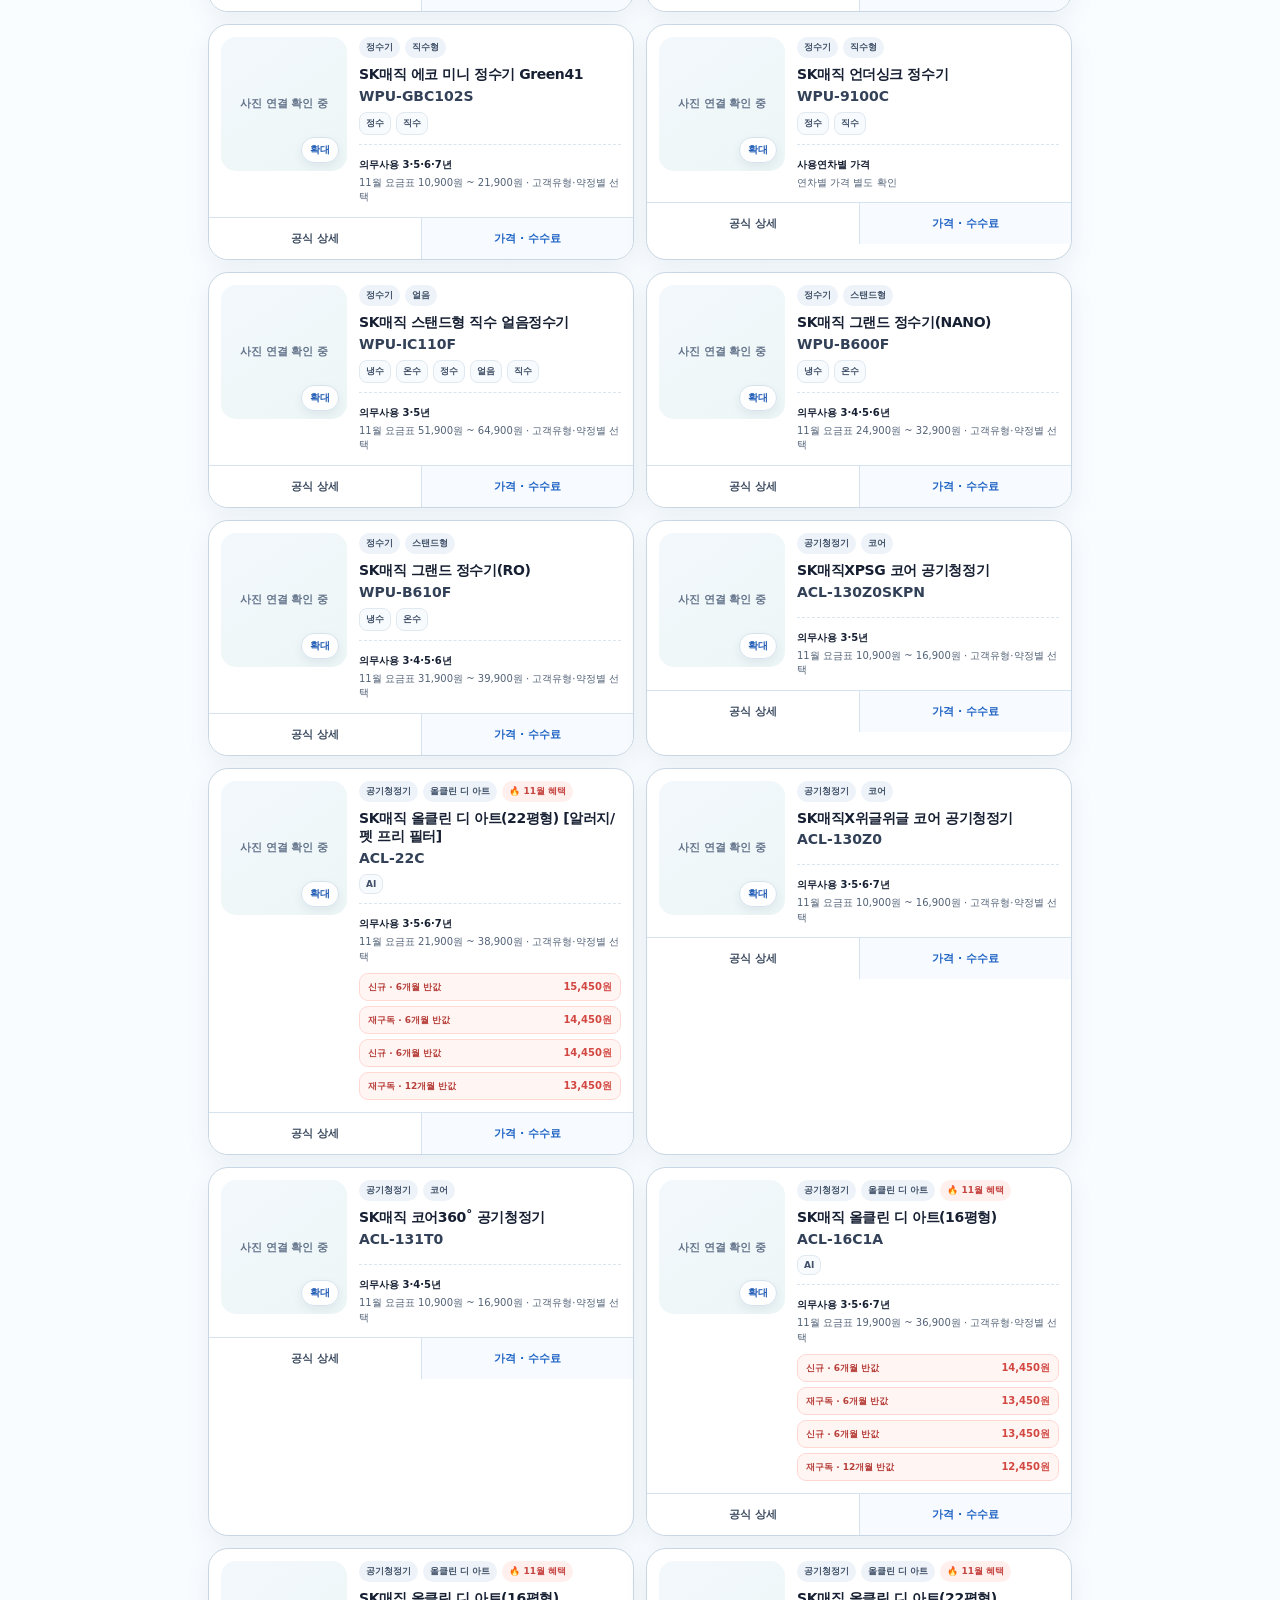
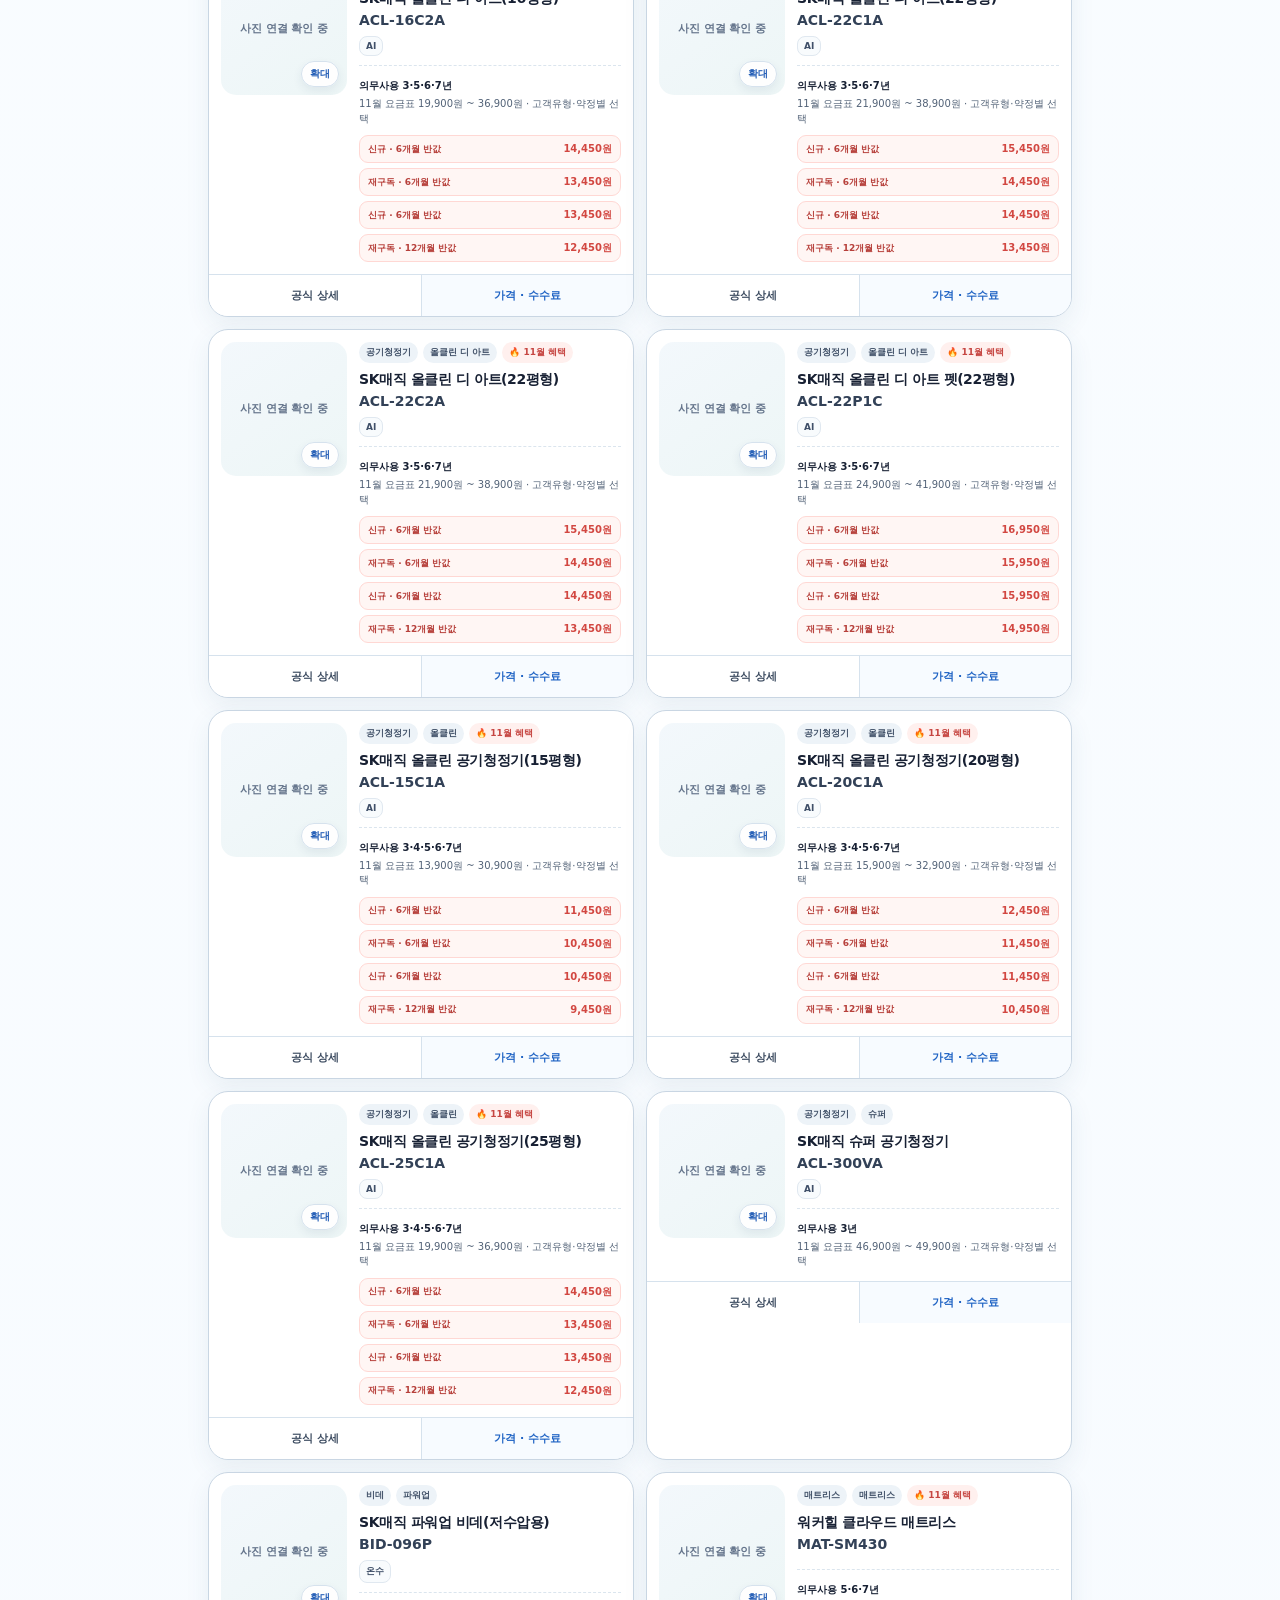
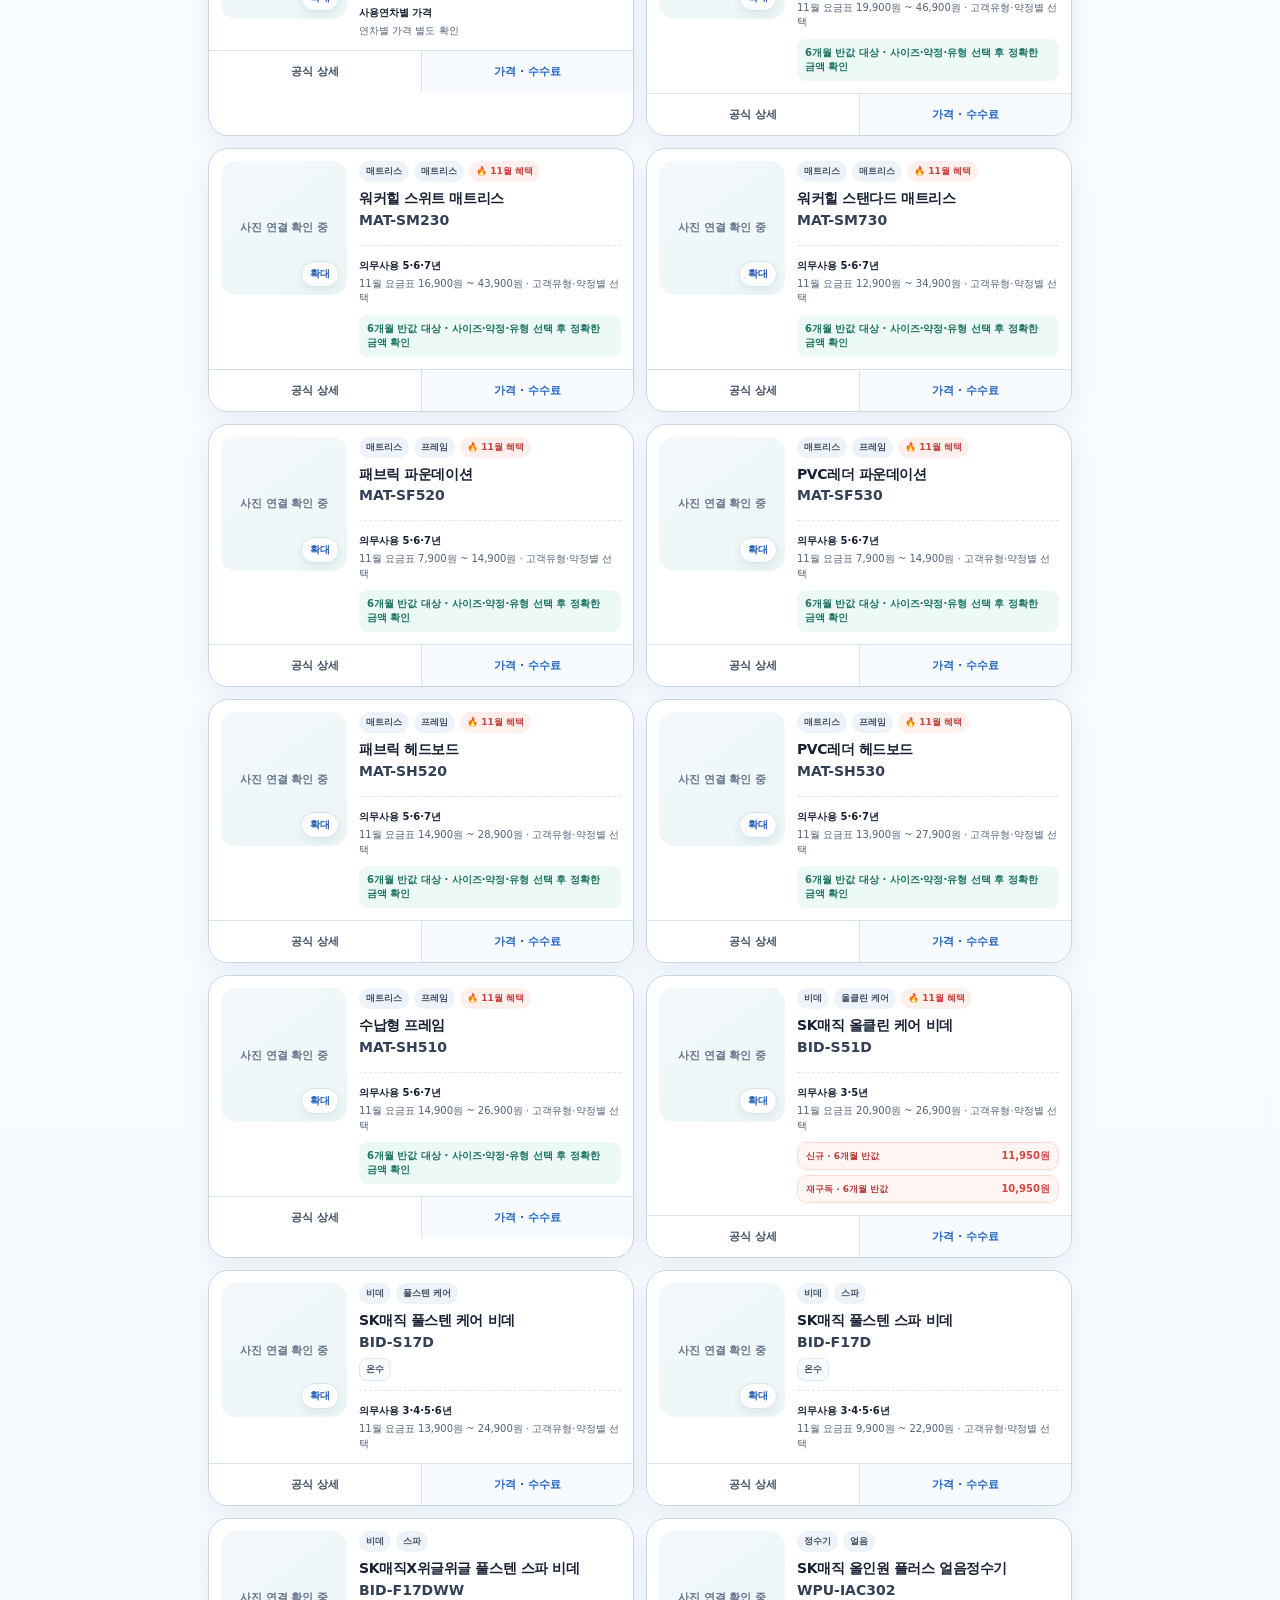
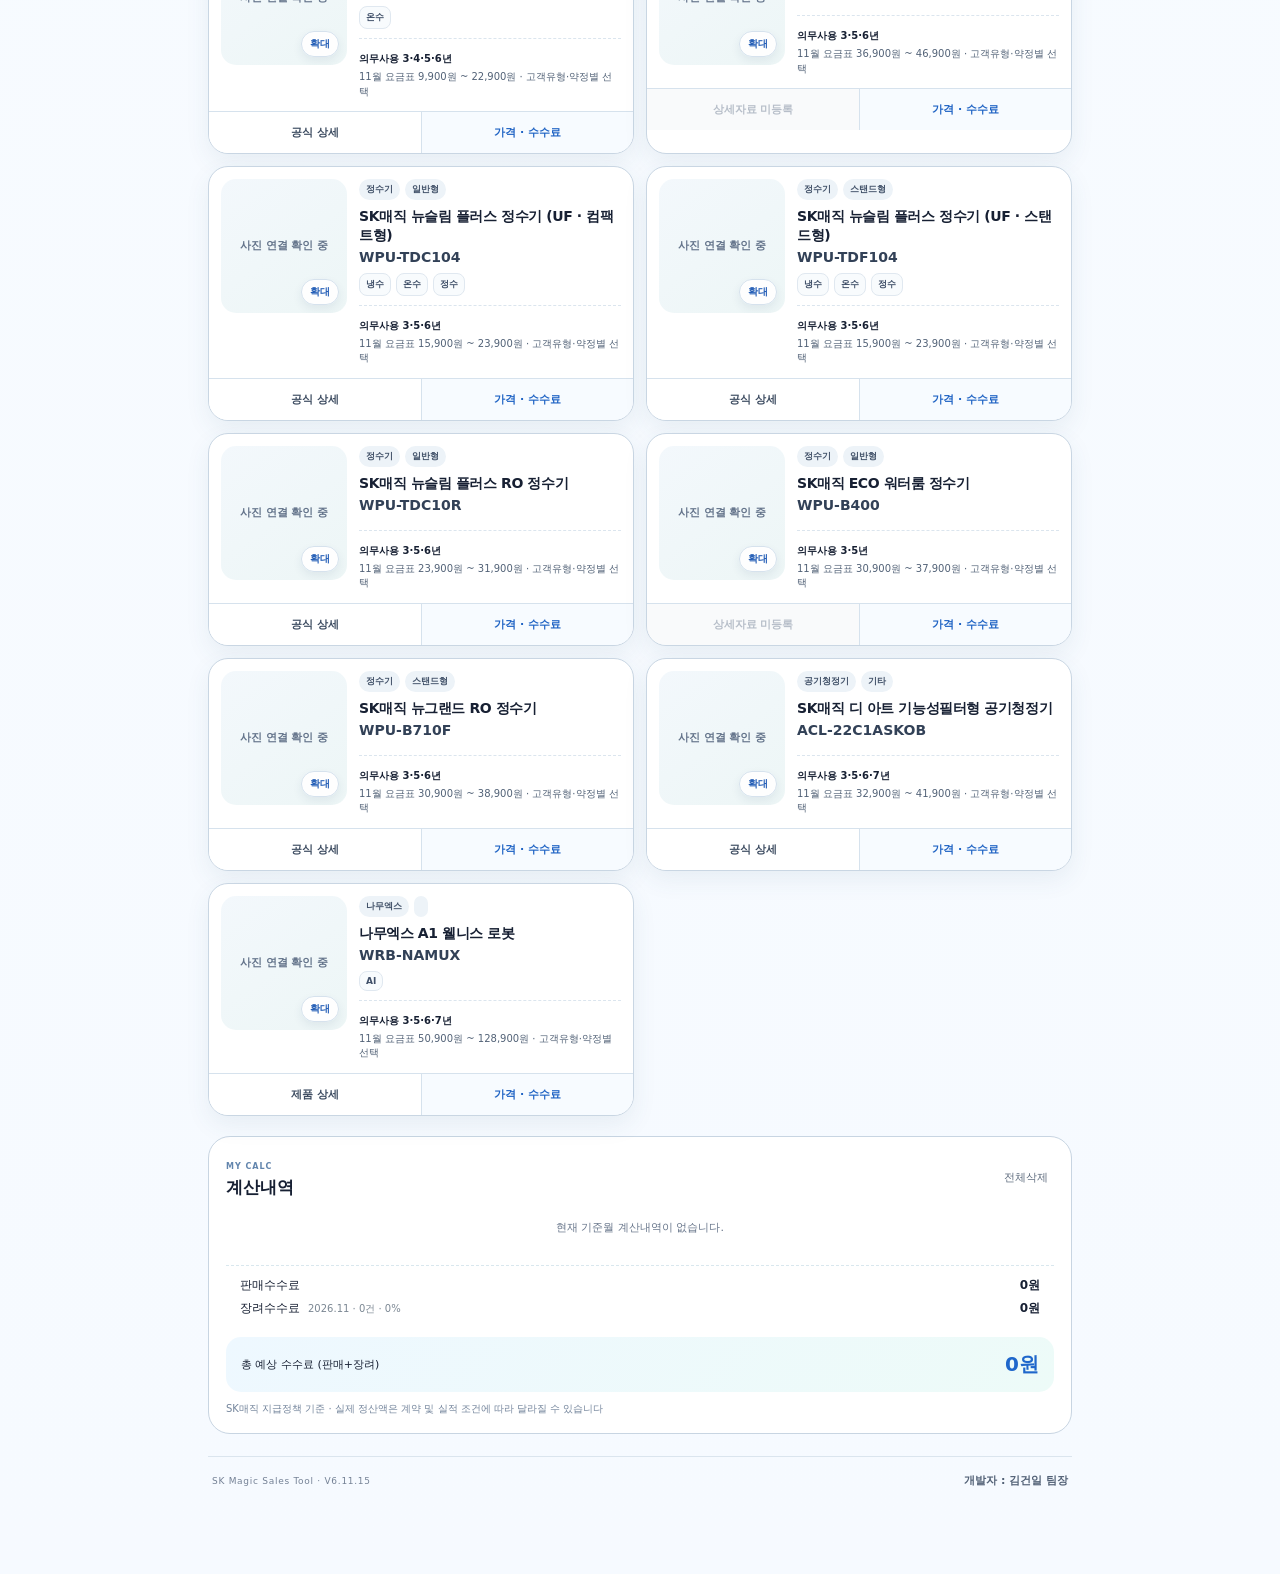
==== commit c03ecc6a: "fix: show original NAMUHX A1 detail from sk-smart-sales without store page (v6.11.15)" ====
--- a/index.html
+++ b/index.html
@@ -4,7 +4,7 @@
   <meta charset="utf-8">
   <meta name="viewport" content="width=device-width,initial-scale=1,viewport-fit=cover">
   <meta name="theme-color" content="#f7fbff">
-  <title>SK Magic 제품정보 V6.11.14</title>
+  <title>SK Magic 제품정보 V6.11.15</title>
   <meta name="application-name" content="SK매직 제품정보">
   <meta name="apple-mobile-web-app-title" content="SK매직 제품정보">
   <meta name="apple-mobile-web-app-capable" content="yes">
@@ -13,7 +13,7 @@
   <link rel="icon" type="image/png" sizes="32x32" href="./favicon-32.png?v=6.11.1">
   <link rel="icon" href="./favicon.ico?v=6.11.1" sizes="any">
   <link rel="manifest" href="./site.webmanifest?v=6.11.1">
-  <link rel="stylesheet" href="./styles.css?v=6.11.14">
+  <link rel="stylesheet" href="./styles.css?v=6.11.15">
 </head>
 <body>
 <div class="app">
@@ -63,7 +63,7 @@
   </section>
 
   <footer class="developer-footer">
-    <span>SK Magic Sales Tool · V6.11.14</span>
+    <span>SK Magic Sales Tool · V6.11.15</span>
     <strong>개발자 : 김건일 팀장</strong>
   </footer>
 </div>
@@ -184,7 +184,7 @@
 </div>
 
 <div id="toast" class="toast"></div>
-<script src="./data.js?v=6.11.14"></script>
-<script src="./app.js?v=6.11.14"></script>
+<script src="./data.js?v=6.11.15"></script>
+<script src="./app.js?v=6.11.15"></script>
 </body>
 </html>
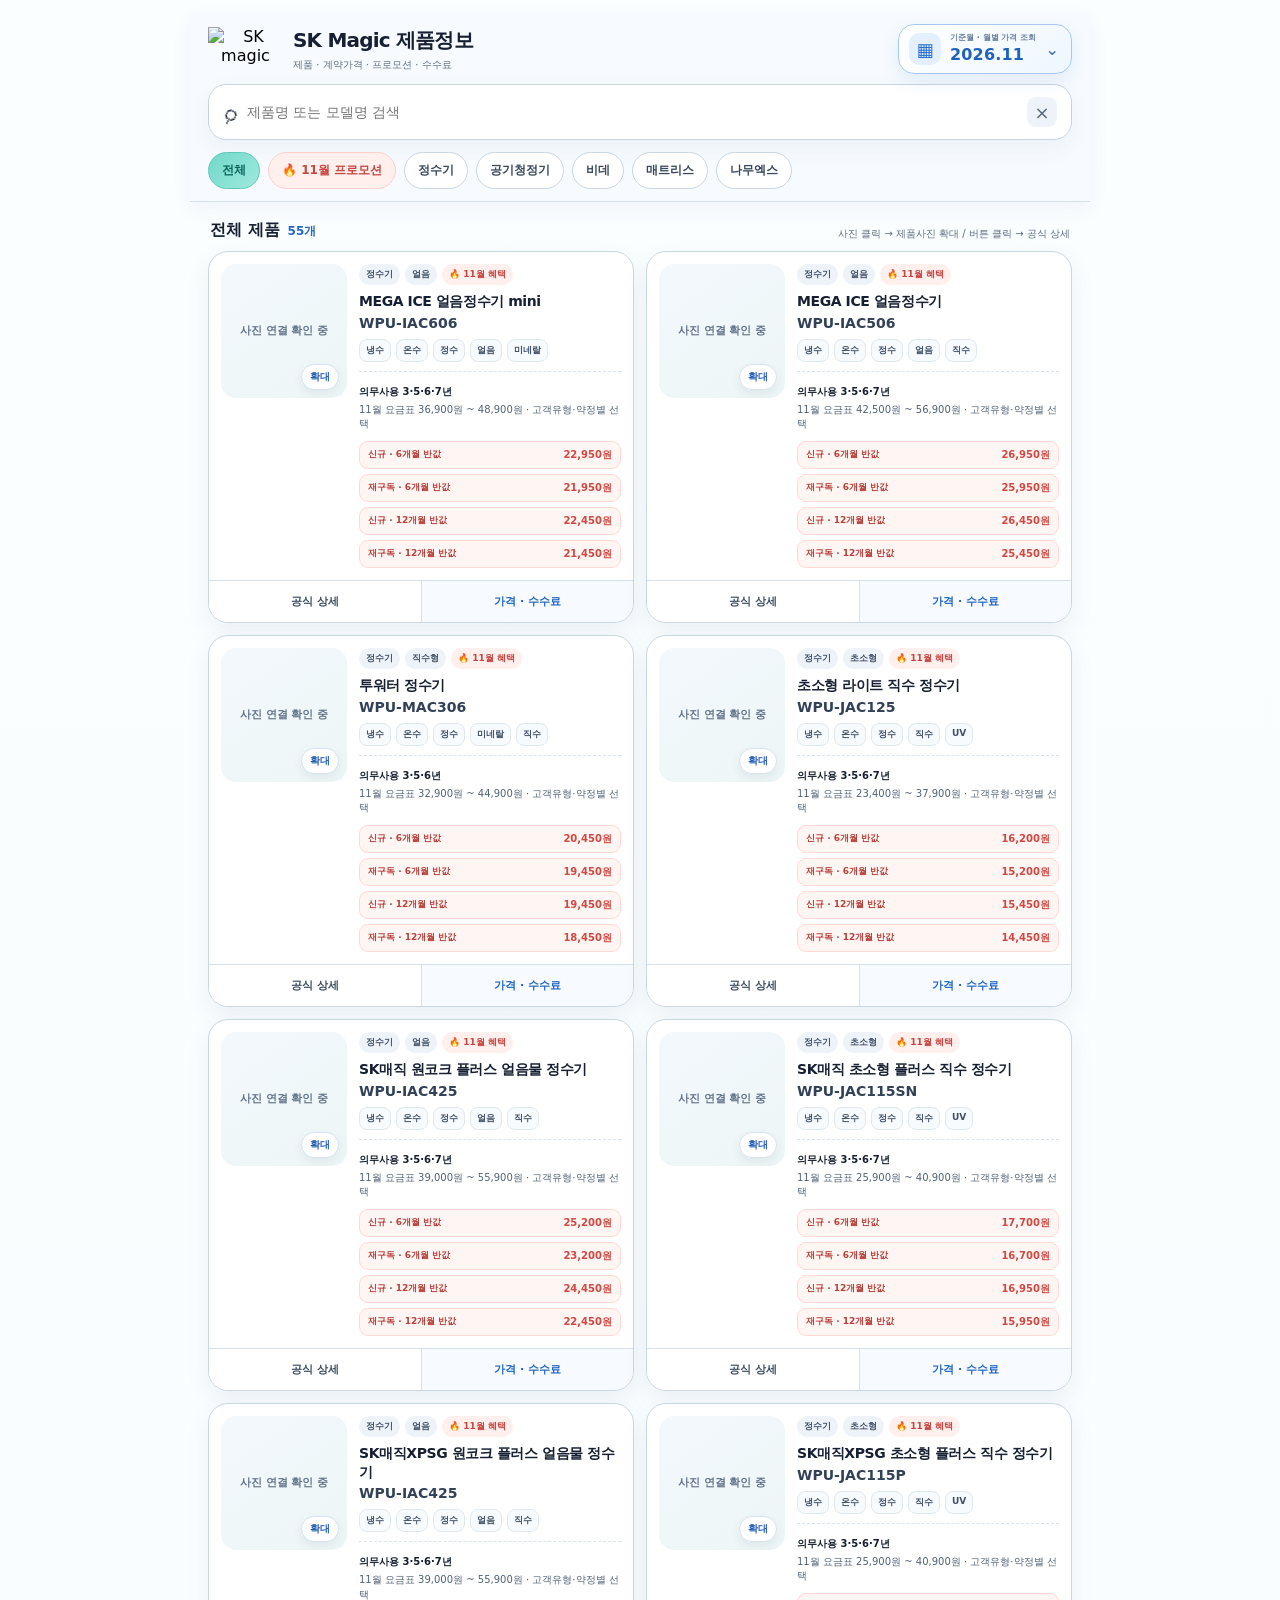
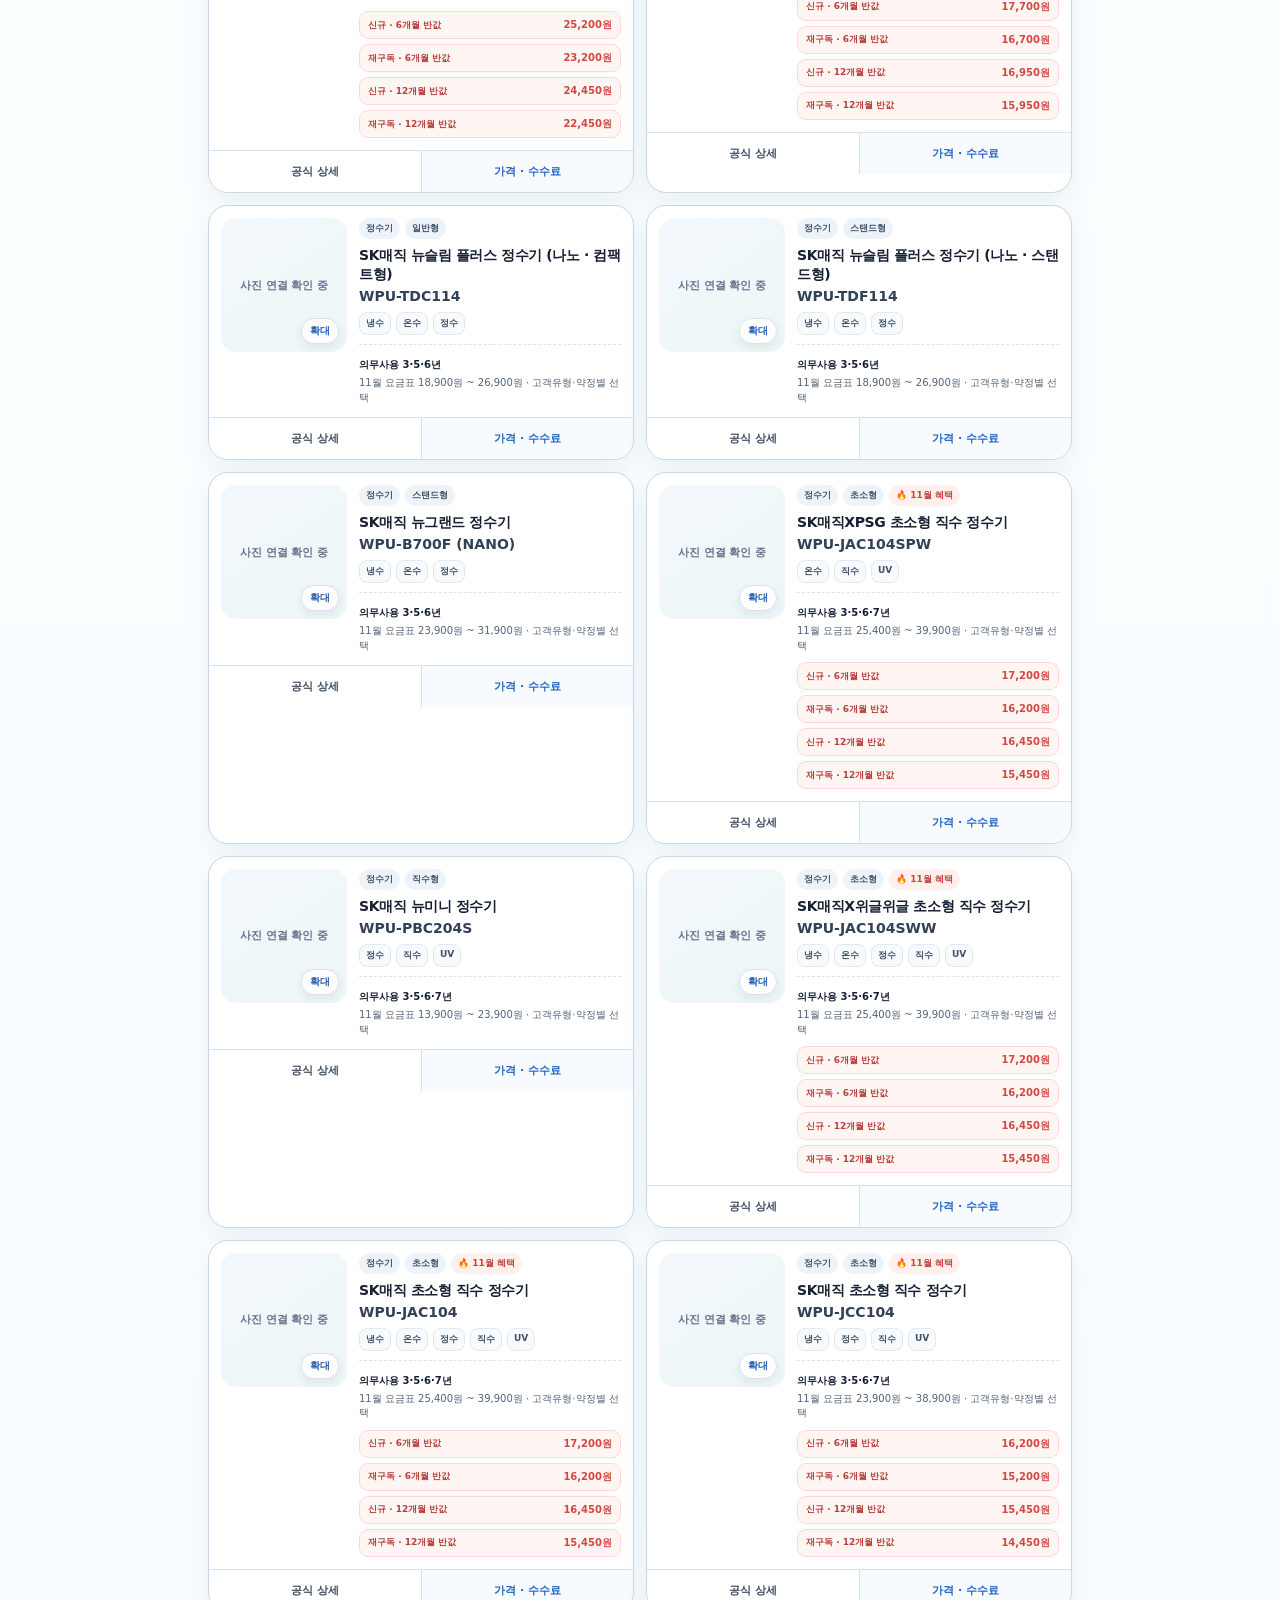
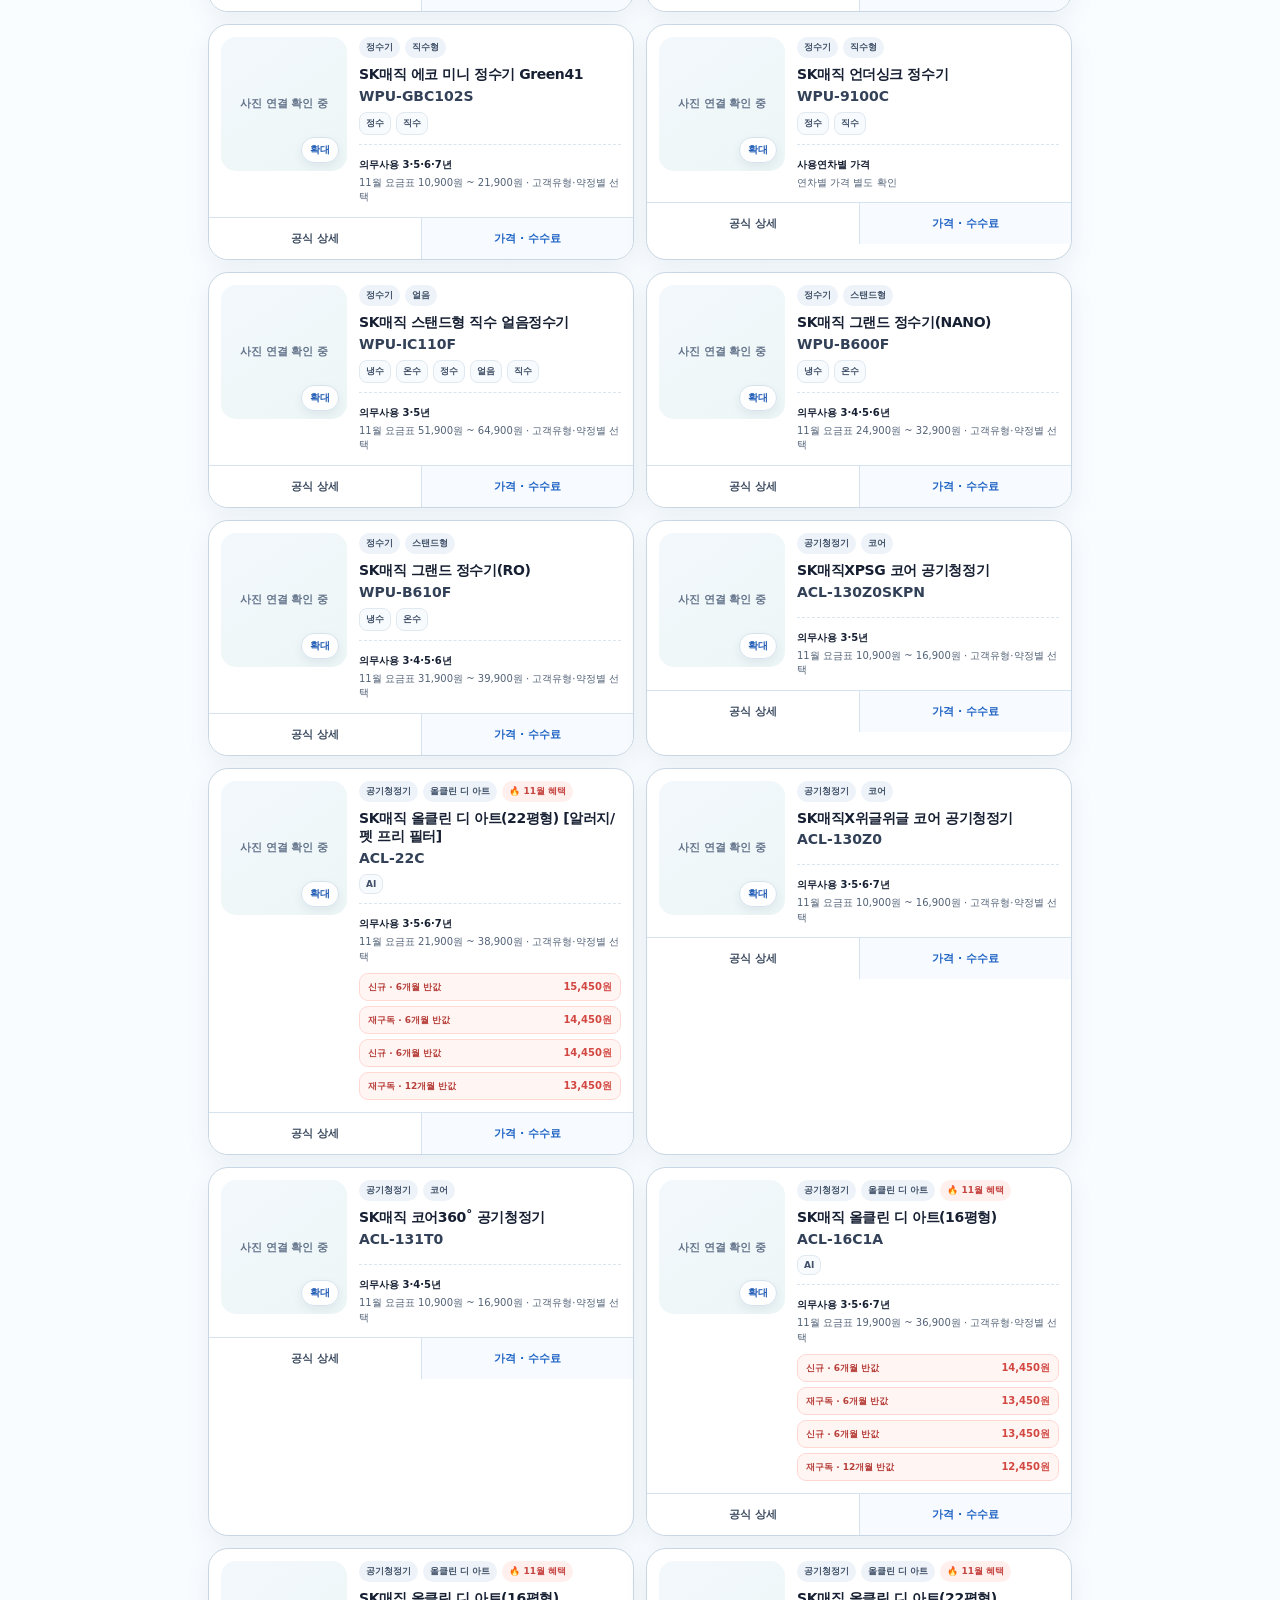
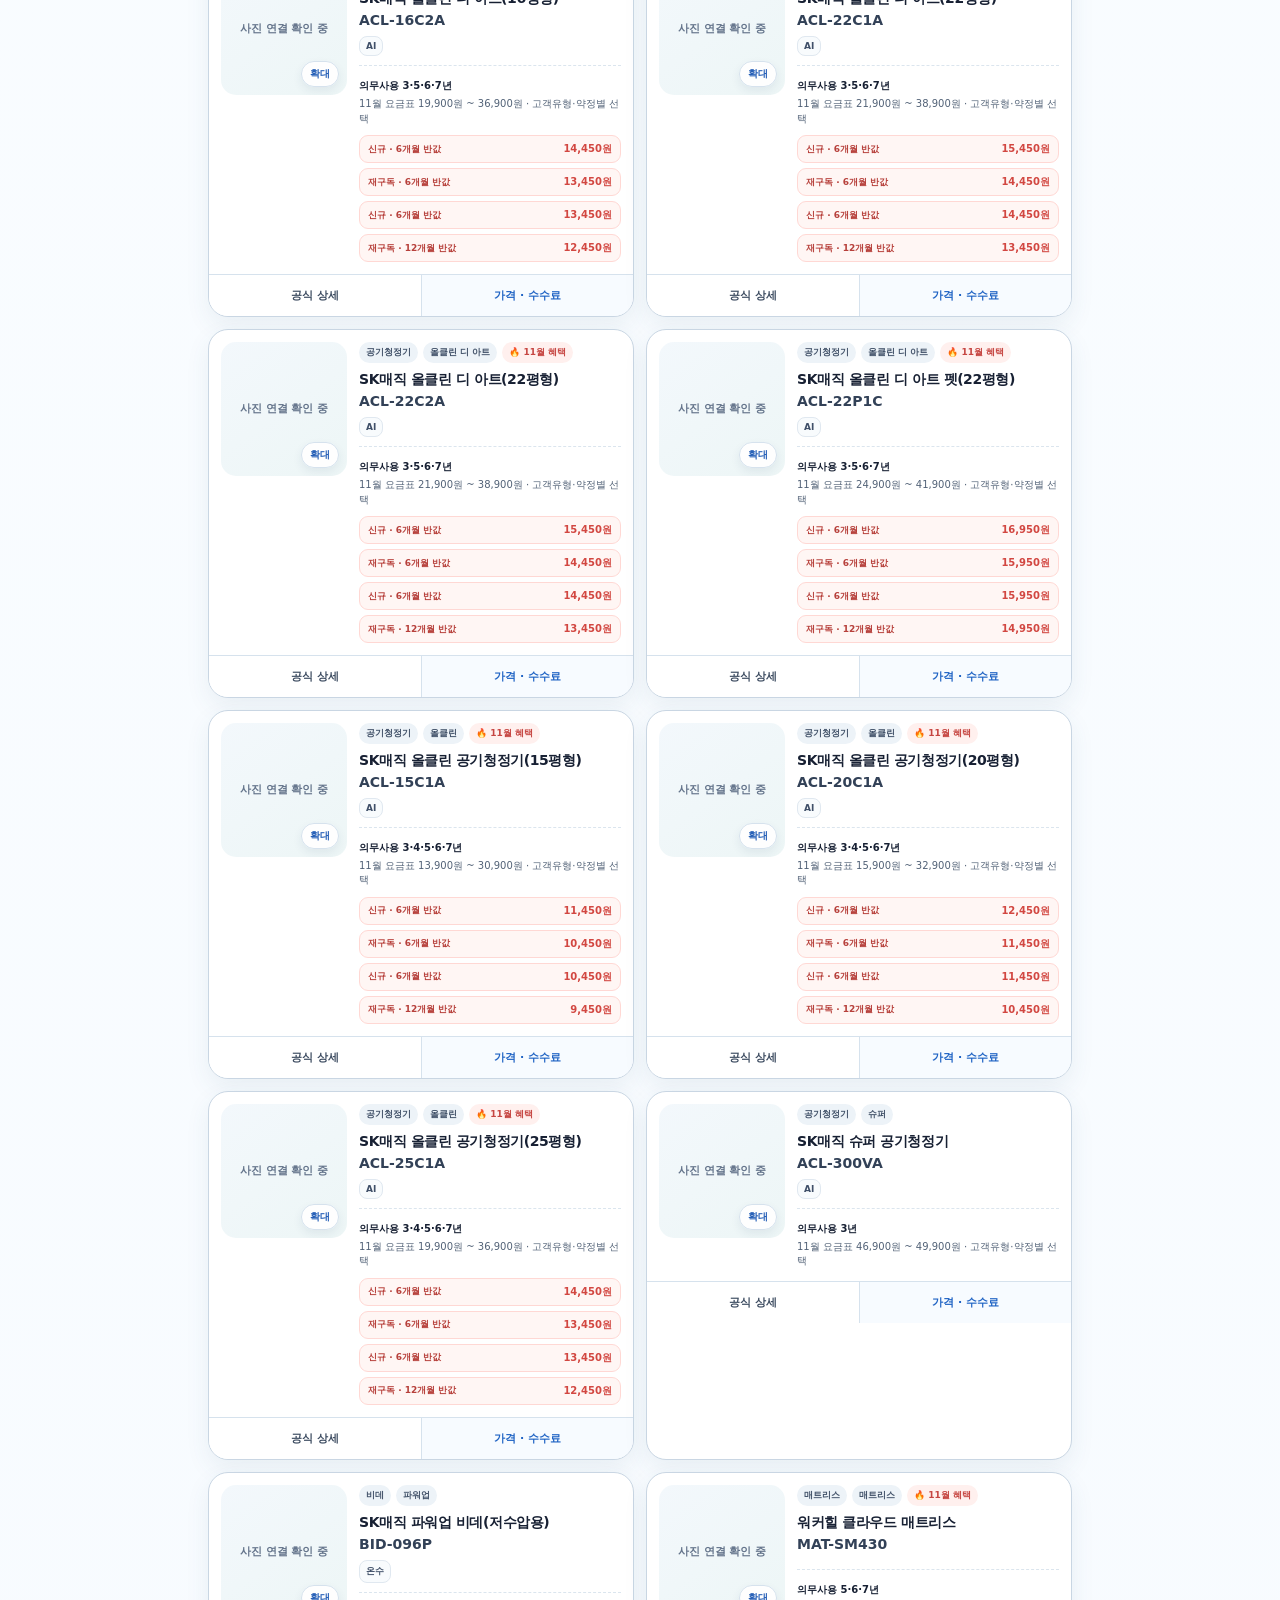
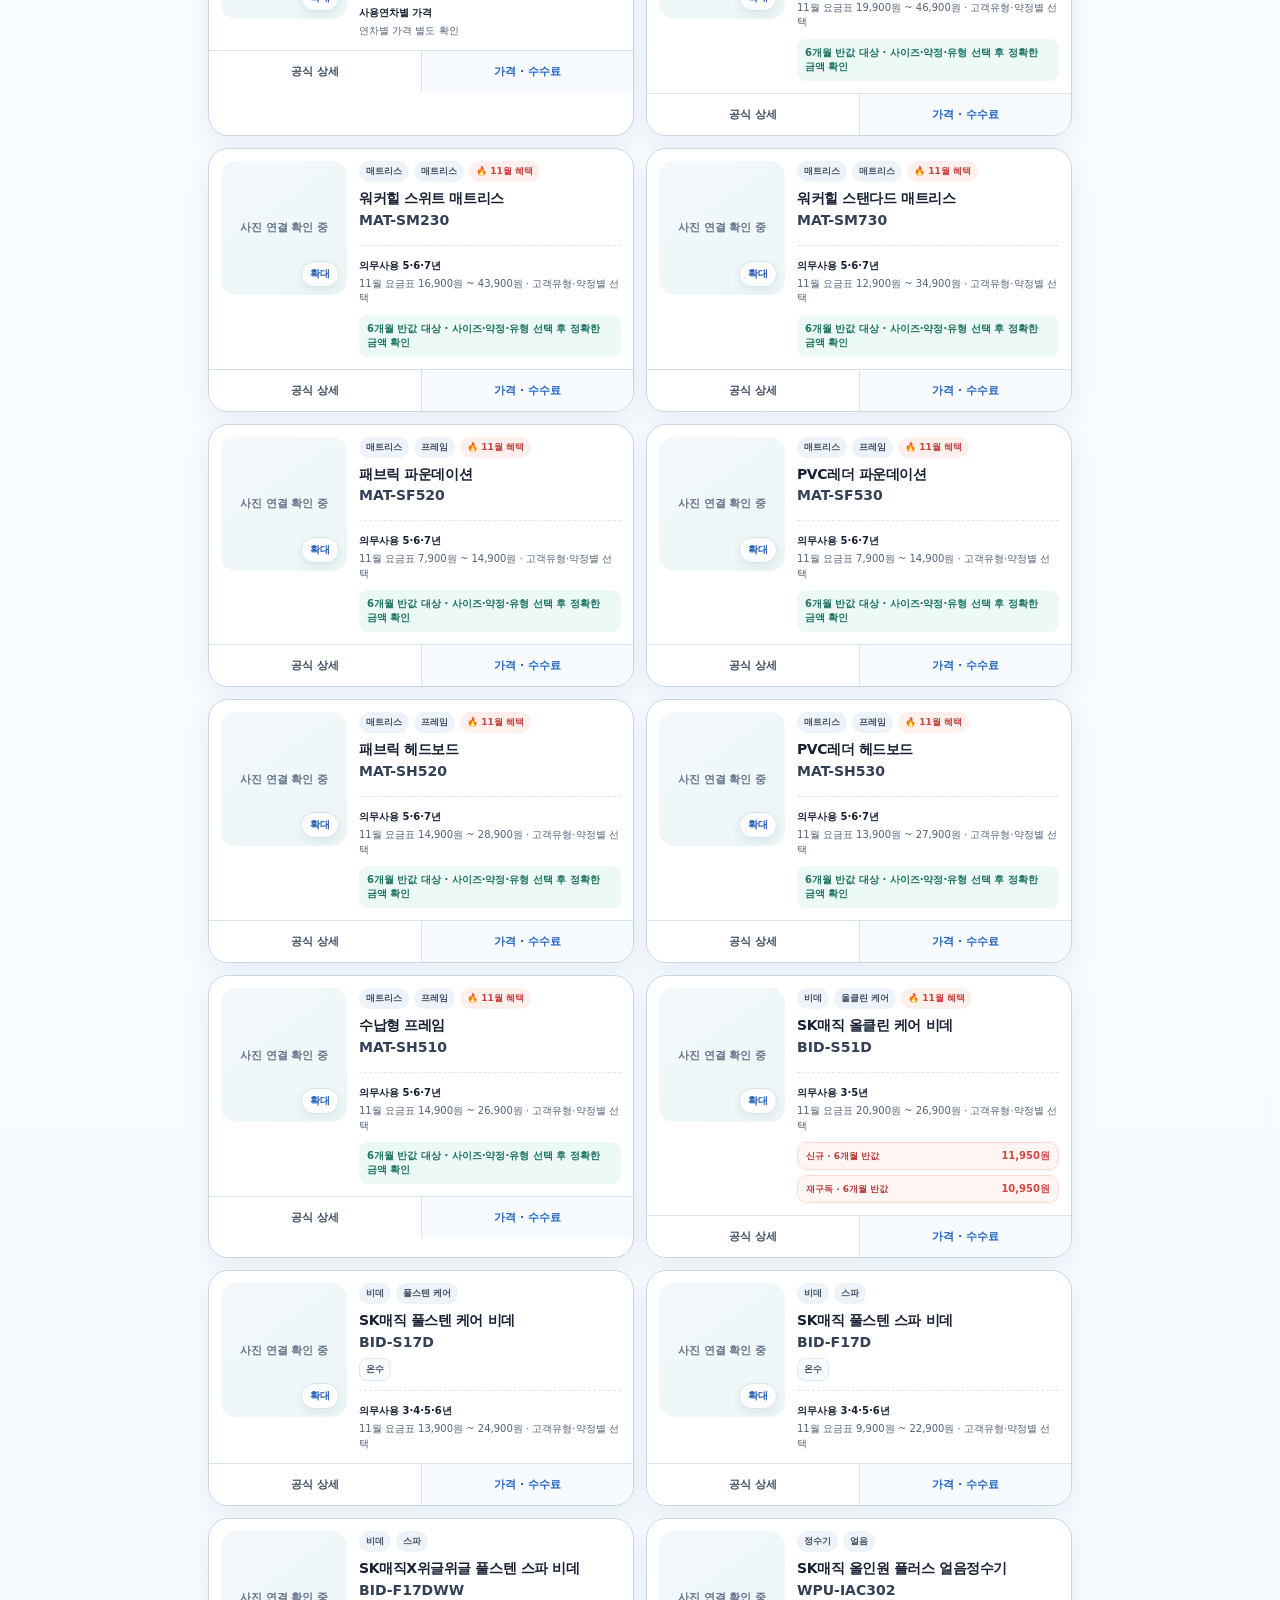
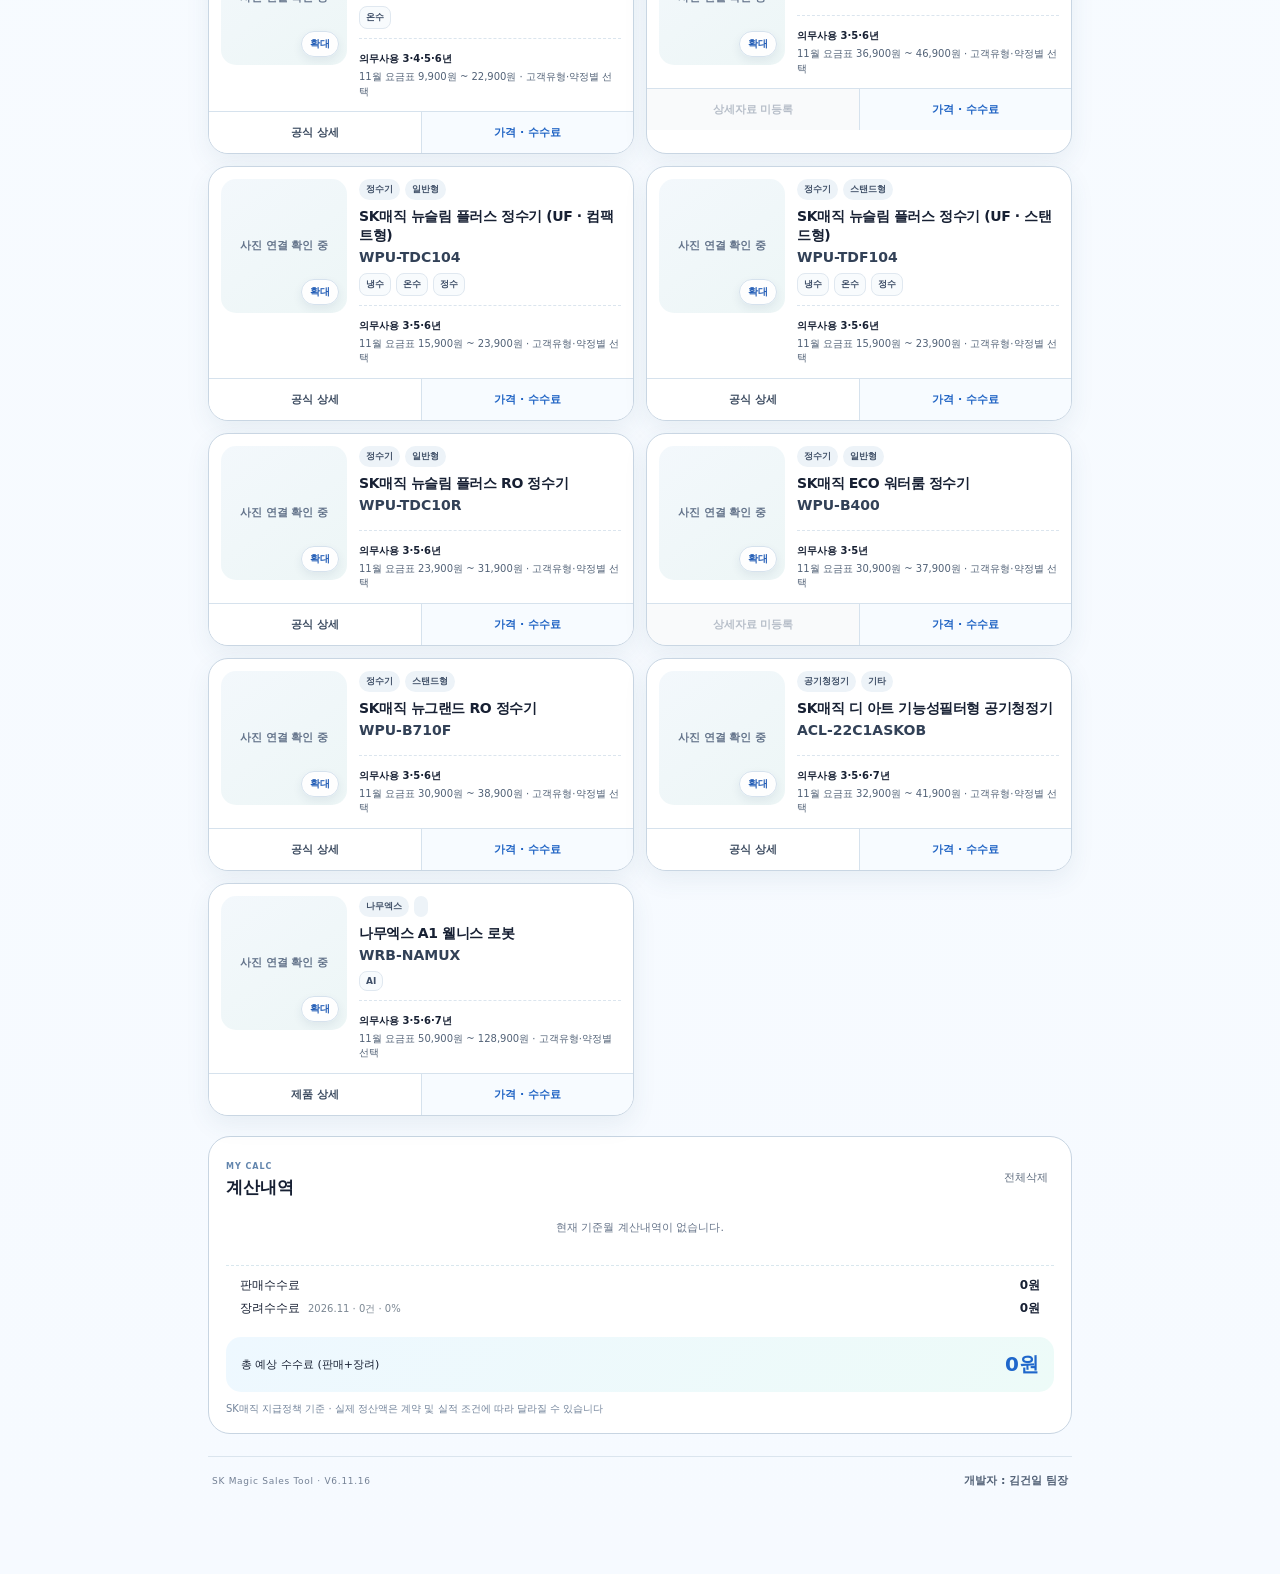
==== commit 3b458985: "fix: gracefully handle broken NAMUHX specification images (v6.11.16)" ====
--- a/index.html
+++ b/index.html
@@ -4,7 +4,7 @@
   <meta charset="utf-8">
   <meta name="viewport" content="width=device-width,initial-scale=1,viewport-fit=cover">
   <meta name="theme-color" content="#f7fbff">
-  <title>SK Magic 제품정보 V6.11.15</title>
+  <title>SK Magic 제품정보 V6.11.16</title>
   <meta name="application-name" content="SK매직 제품정보">
   <meta name="apple-mobile-web-app-title" content="SK매직 제품정보">
   <meta name="apple-mobile-web-app-capable" content="yes">
@@ -13,7 +13,7 @@
   <link rel="icon" type="image/png" sizes="32x32" href="./favicon-32.png?v=6.11.1">
   <link rel="icon" href="./favicon.ico?v=6.11.1" sizes="any">
   <link rel="manifest" href="./site.webmanifest?v=6.11.1">
-  <link rel="stylesheet" href="./styles.css?v=6.11.15">
+  <link rel="stylesheet" href="./styles.css?v=6.11.16">
 </head>
 <body>
 <div class="app">
@@ -63,7 +63,7 @@
   </section>
 
   <footer class="developer-footer">
-    <span>SK Magic Sales Tool · V6.11.15</span>
+    <span>SK Magic Sales Tool · V6.11.16</span>
     <strong>개발자 : 김건일 팀장</strong>
   </footer>
 </div>
@@ -184,7 +184,7 @@
 </div>
 
 <div id="toast" class="toast"></div>
-<script src="./data.js?v=6.11.15"></script>
-<script src="./app.js?v=6.11.15"></script>
+<script src="./data.js?v=6.11.16"></script>
+<script src="./app.js?v=6.11.16"></script>
 </body>
 </html>
